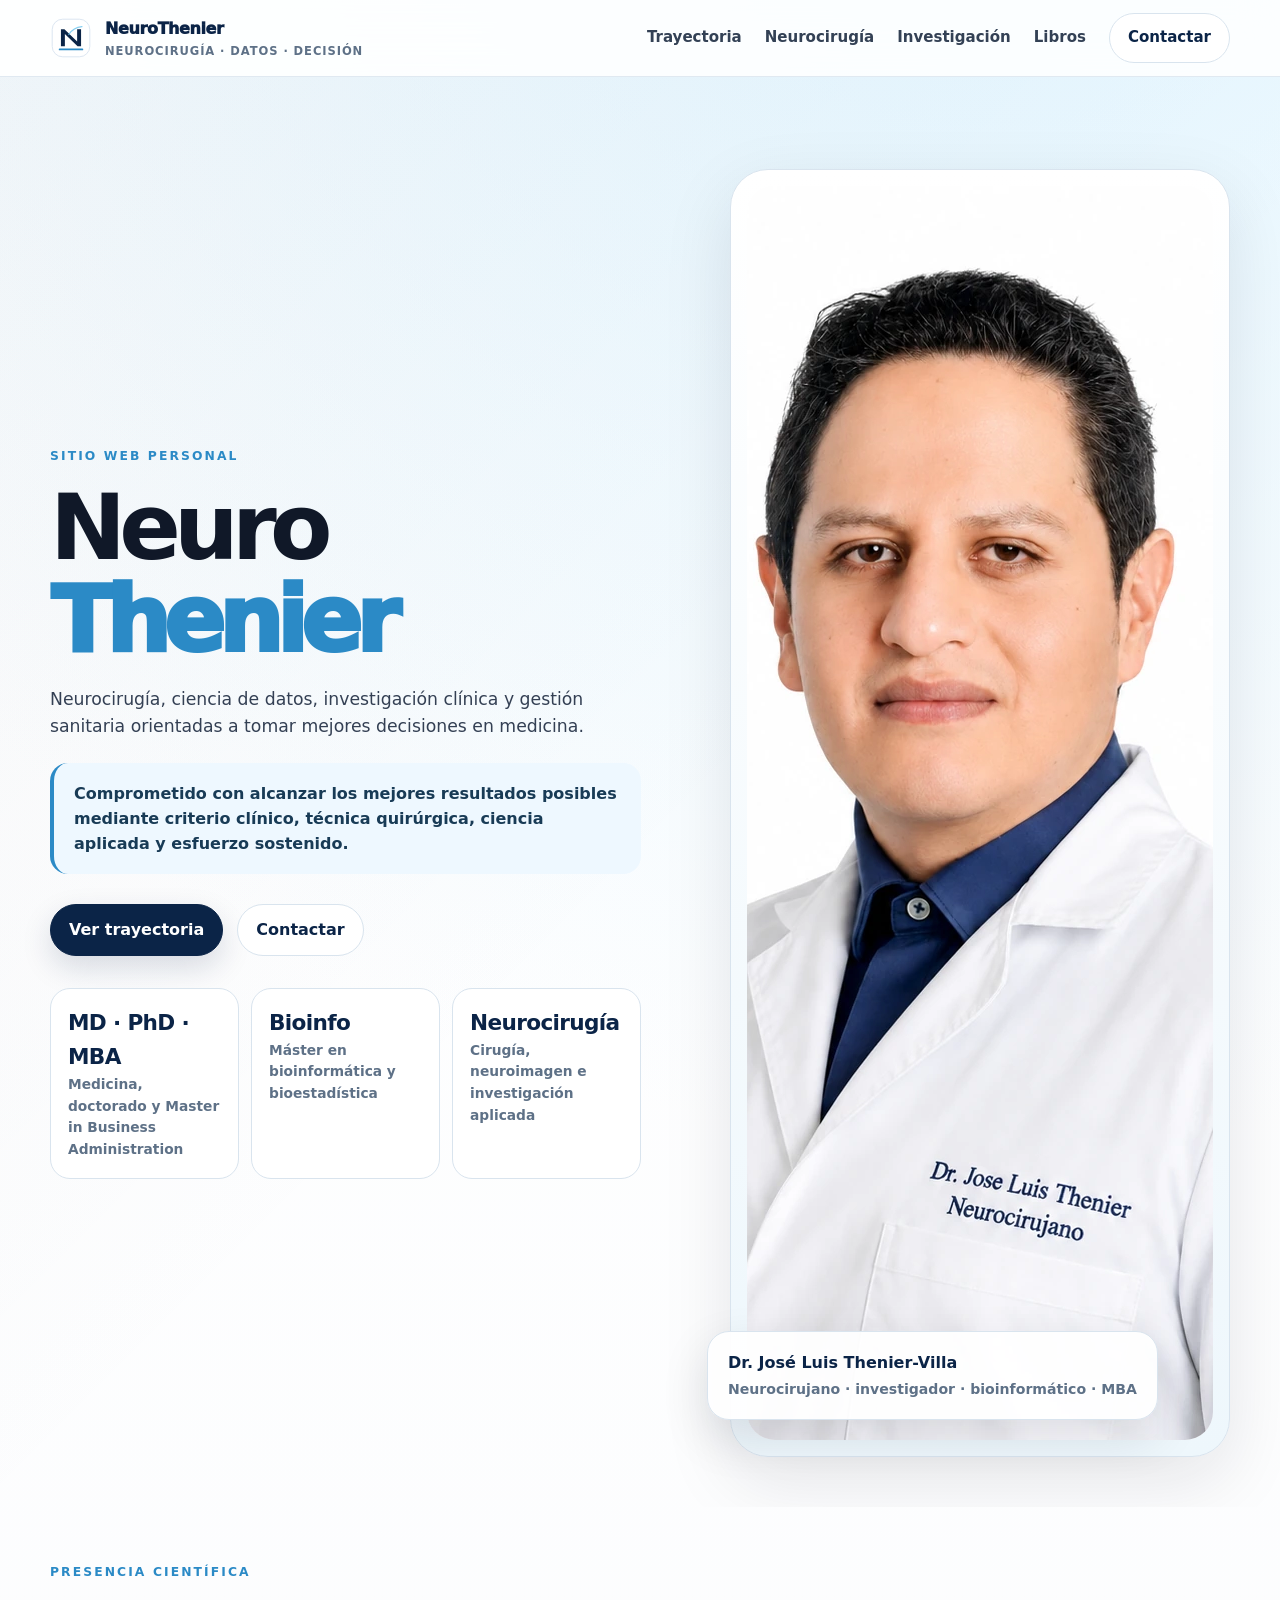
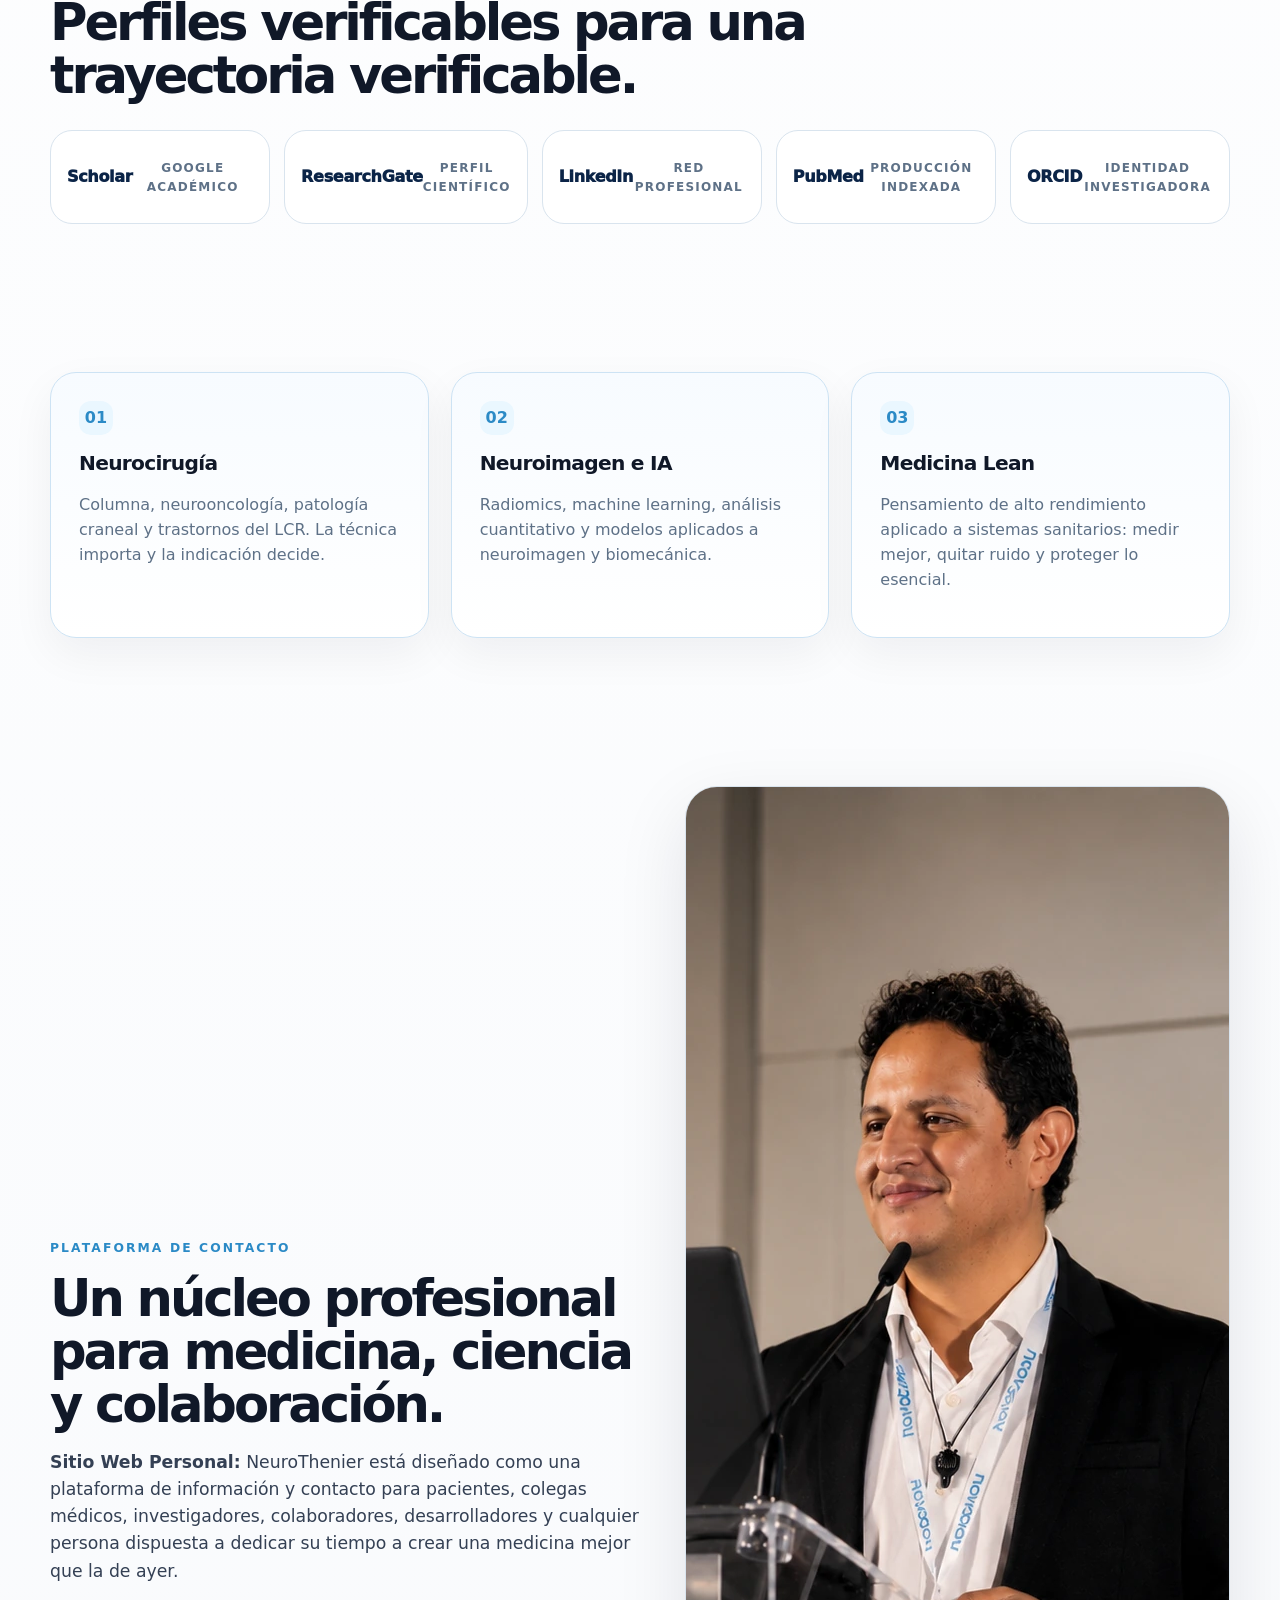
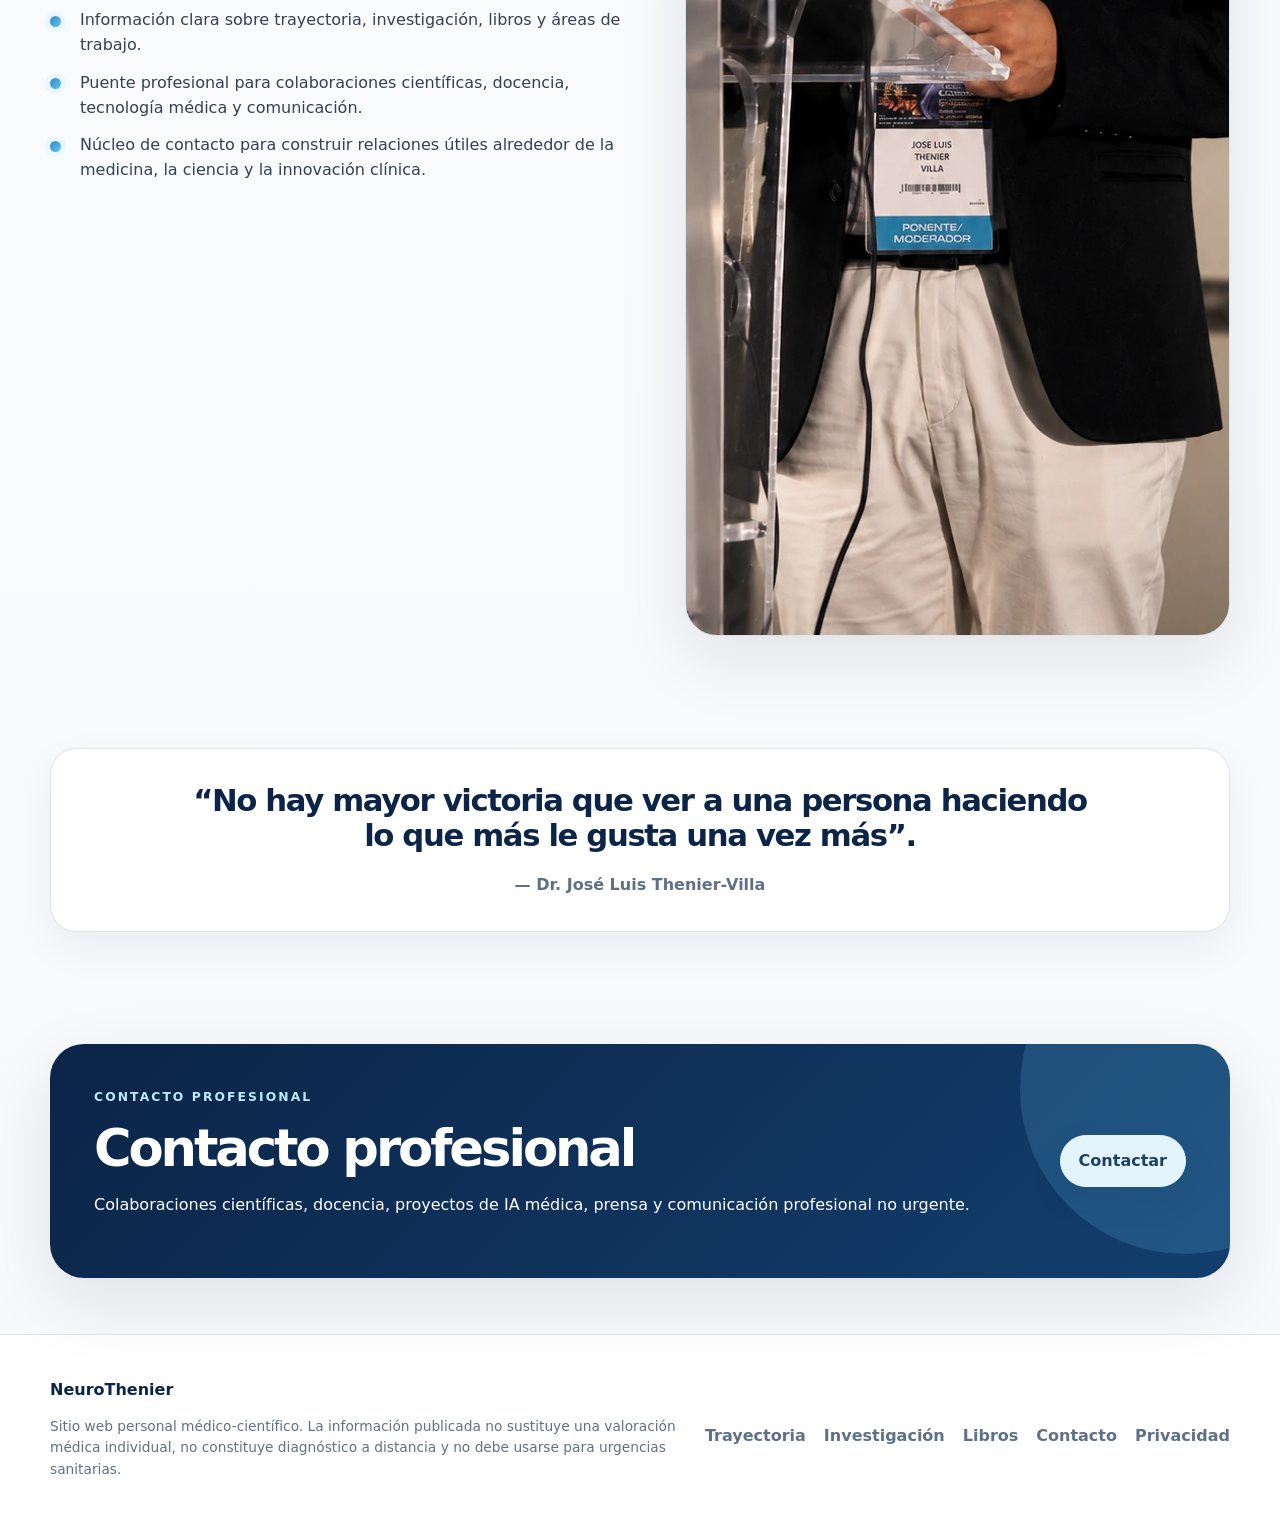
==== index.html @ 4cf8719b "Add files via upload" ====
<!DOCTYPE html><html lang="es"> <head><meta charset="UTF-8"><meta name="viewport" content="width=device-width, initial-scale=1.0"><title>NeuroThenier — Neurocirugía, ciencia de datos y criterio clínico</title><meta name="description" content="Sitio web personal del Dr. José Luis Thenier-Villa: neurocirugía, investigación, bioinformática, MBA y pensamiento clínico aplicado."><link rel="canonical" href="https://neurothenier.com/"><link rel="icon" href="/favicon.svg" type="image/svg+xml"><meta property="og:type" content="website"><meta property="og:title" content="NeuroThenier — Neurocirugía, ciencia de datos y criterio clínico"><meta property="og:description" content="Sitio web personal del Dr. José Luis Thenier-Villa: neurocirugía, investigación, bioinformática, MBA y pensamiento clínico aplicado."><meta property="og:url" content="https://neurothenier.com/"><meta property="og:image" content="https://neurothenier.com/assets/og-neurothenier.jpg"><meta name="twitter:card" content="summary_large_image"><script type="application/ld+json">{"@context":"https://schema.org","@type":"Person","name":"Dr. José Luis Thenier-Villa","alternateName":"NeuroThenier","jobTitle":"Neurocirujano","url":"https://neurothenier.com","image":"https://neurothenier.com/assets/jose-luis-thenier-profile.webp","knowsAbout":["Neurocirugía","Bioinformática","Bioestadística","Neuroimagen","Machine Learning","Cirugía de columna","Neurooncología","Gestión sanitaria","MBA","Dinámica de fluidos computacional"],"sameAs":["https://scholar.google.com/citations?user=HsTThs4AAAAJ&hl=es","https://www.researchgate.net/profile/Jose-Thenier-Villa","https://www.linkedin.com/in/jose-luis-thenier-villa-0b798397/","https://pubmed.ncbi.nlm.nih.gov/?term=Thenier-Villa+JL&cauthor_id=31351895","https://orcid.org/0000-0001-7012-6328"]}</script><link rel="stylesheet" href="/_astro/contacto.PSpHfiZK.css"></head> <body> <header class="site-header"> <div class="container nav"> <a class="brand" href="/" aria-label="NeuroThenier inicio"> <img src="/brand/neurothenier-mark.svg" width="42" height="42" alt=""> <span>NeuroThenier <small>neurocirugía · datos · decisión</small></span> </a> <nav class="nav-links" aria-label="Navegación principal"> <a href="/trayectoria/">Trayectoria</a> <a href="/neurocirugia/">Neurocirugía</a> <a href="/investigacion/">Investigación</a> <a href="/libros/">Libros</a> <a class="btn secondary" href="mailto:contacto@neurothenier.com">Contactar</a> </nav> </div> </header> <main> <section class="hero"> <div class="container hero-grid"> <div class="hero-copy"> <p class="eyebrow">Sitio web personal</p> <h1 class="hero-title">Neuro<span>Thenier</span></h1> <p class="lead">Neurocirugía, ciencia de datos, investigación clínica y gestión sanitaria orientadas a tomar mejores decisiones en medicina.</p> <p class="motto">Comprometido con alcanzar los mejores resultados posibles mediante criterio clínico, técnica quirúrgica, ciencia aplicada y esfuerzo sostenido.</p> <div class="hero-actions"> <a class="btn" href="/trayectoria/">Ver trayectoria</a> <a class="btn secondary" href="mailto:contacto@neurothenier.com">Contactar</a> </div> <div class="stats" aria-label="Resumen profesional"> <div class="stat"><strong>MD · PhD · MBA</strong><span>Medicina, doctorado y Master in Business Administration</span></div> <div class="stat"><strong>Bioinfo</strong><span>Máster en bioinformática y bioestadística</span></div> <div class="stat"><strong>Neurocirugía</strong><span>Cirugía, neuroimagen e investigación aplicada</span></div> </div> </div> <aside class="hero-photo compact-photo"> <img src="/assets/jose-luis-thenier-profile.webp" alt="Dr. José Luis Thenier-Villa" width="1254" height="1254"> <div class="signature-card"><strong>Dr. José Luis Thenier-Villa</strong><span>Neurocirujano · investigador · bioinformático · MBA</span></div> </aside> </div> </section> <section class="section-tight"> <div class="container"> <p class="eyebrow">Presencia científica</p> <h2 class="two-line">Perfiles verificables para una trayectoria verificable.</h2> <div class="logo-strip" aria-label="Perfiles y fuentes científicas"> <a class="logo-tile" href="https://scholar.google.com/citations?user=HsTThs4AAAAJ&hl=es" target="_blank" rel="noopener noreferrer">Scholar<span>Google Académico</span></a><a class="logo-tile" href="https://www.researchgate.net/profile/Jose-Thenier-Villa" target="_blank" rel="noopener noreferrer">ResearchGate<span>Perfil científico</span></a><a class="logo-tile" href="https://www.linkedin.com/in/jose-luis-thenier-villa-0b798397/" target="_blank" rel="noopener noreferrer">LinkedIn<span>Red profesional</span></a><a class="logo-tile" href="https://pubmed.ncbi.nlm.nih.gov/?term=Thenier-Villa+JL&cauthor_id=31351895" target="_blank" rel="noopener noreferrer">PubMed<span>Producción indexada</span></a><a class="logo-tile" href="https://orcid.org/0000-0001-7012-6328" target="_blank" rel="noopener noreferrer">ORCID<span>Identidad investigadora</span></a> </div> </div> </section> <section class="section"> <div class="container grid grid-3"> <article class="card blue"><span class="number">01</span><h3>Neurocirugía</h3><p class="muted">Columna, neurooncología, patología craneal y trastornos del LCR. La técnica importa y la indicación decide.</p></article> <article class="card blue"><span class="number">02</span><h3>Neuroimagen e IA</h3><p class="muted">Radiomics, machine learning, análisis cuantitativo y modelos aplicados a neuroimagen y biomecánica.</p></article> <article class="card blue"><span class="number">03</span><h3>Medicina Lean</h3><p class="muted">Pensamiento de alto rendimiento aplicado a sistemas sanitarios: medir mejor, quitar ruido y proteger lo esencial.</p></article> </div> </section> <section class="section-tight"> <div class="container split split-image-right"> <div> <p class="eyebrow">Plataforma de contacto</p> <h2>Un núcleo profesional para medicina, ciencia y colaboración.</h2> <p class="lead"><strong>Sitio Web Personal:</strong> NeuroThenier está diseñado como una plataforma de información y contacto para pacientes, colegas médicos, investigadores, colaboradores, desarrolladores y cualquier persona dispuesta a dedicar su tiempo a crear una medicina mejor que la de ayer.</p> <ul class="list"> <li>Información clara sobre trayectoria, investigación, libros y áreas de trabajo.</li> <li>Puente profesional para colaboraciones científicas, docencia, tecnología médica y comunicación.</li> <li>Núcleo de contacto para construir relaciones útiles alrededor de la medicina, la ciencia y la innovación clínica.</li> </ul> </div> <div class="media media-portrait"><img src="/assets/homepage-collaboration.webp" alt="Dr. José Luis Thenier-Villa en una ponencia profesional" width="1086" height="1448"></div> </div> </section> <section class="section-tight"> <div class="container"> <article class="card quote-block"> <p class="quote">“No hay mayor victoria que ver a una persona haciendo lo que más le gusta una vez más”.</p> <p class="quote-sign">— Dr. José Luis Thenier-Villa</p> </article> </div> </section> <section class="section-tight"> <div class="container cta"> <div> <p class="eyebrow" style="color:#bdeaff">Contacto profesional</p> <h2>Contacto profesional</h2> <p class="muted">Colaboraciones científicas, docencia, proyectos de IA médica, prensa y comunicación profesional no urgente.</p> </div> <a class="btn" href="mailto:contacto@neurothenier.com">Contactar</a> </div> </section> </main> <footer class="footer"> <div class="container footer-grid"> <div> <strong style="color:#0B2447">NeuroThenier</strong> <p class="legal-note">Sitio web personal médico-científico. La información publicada no sustituye una valoración médica individual, no constituye diagnóstico a distancia y no debe usarse para urgencias sanitarias.</p> </div> <div class="footer-links"> <a href="/trayectoria/">Trayectoria</a> <a href="/investigacion/">Investigación</a> <a href="/libros/">Libros</a> <a href="mailto:contacto@neurothenier.com">Contacto</a> <a href="/privacidad/">Privacidad</a> </div> </div> </footer> </body></html>
---- _astro/contacto.PSpHfiZK.css ----
:root{--bg:#f7f9fc;--paper:#ffffff;--paper2:#f1f6fb;--text:#101828;--muted:#5e7187;--soft:#344054;--line:#d9e4ee;--line2:#edf2f7;--navy:#0B2447;--blue:#2B8AC6;--blue2:#69C3EE;--cyan:#0EA5E9;--gold:#b88746;--radius:26px;--max:1180px;--shadow:0 24px 70px rgba(16, 24, 40, .1)}*{box-sizing:border-box}html{scroll-behavior:smooth}body{margin:0;background:radial-gradient(circle at 78% -6%,#dff4ff 0,transparent 28%),linear-gradient(180deg,#fff,var(--bg));color:var(--text);font-family:Inter,ui-sans-serif,system-ui,-apple-system,BlinkMacSystemFont,Segoe UI,Roboto,Arial,sans-serif;line-height:1.58;-webkit-font-smoothing:antialiased}a{color:inherit;text-decoration:none}img{max-width:100%;display:block}::selection{background:#c8ecff;color:#08243f}.container{width:min(var(--max),calc(100% - 42px));margin-inline:auto}.section{padding:92px 0}.section-tight{padding:56px 0}.eyebrow{margin:0 0 14px;color:var(--blue);font-size:.77rem;font-weight:900;letter-spacing:.17em;text-transform:uppercase}.lead{font-size:clamp(1.06rem,1.35vw,1.28rem);color:var(--soft);max-width:820px}.muted{color:var(--muted)}.small{font-size:.92rem}.site-header{position:sticky;top:0;z-index:50;background:#ffffffd6;backdrop-filter:blur(18px);border-bottom:1px solid rgba(217,228,238,.82)}.nav{height:76px;display:flex;justify-content:space-between;align-items:center;gap:24px}.brand{display:flex;align-items:center;gap:13px;font-weight:950;color:var(--navy);letter-spacing:-.025em}.brand img{width:42px;height:42px}.brand small{display:block;color:var(--muted);font-size:.72rem;font-weight:800;letter-spacing:.08em;text-transform:uppercase}.nav-links{display:flex;gap:23px;align-items:center;color:#334155;font-size:.94rem;font-weight:760}.nav-links a:hover{color:var(--blue)}.btn{display:inline-flex;align-items:center;justify-content:center;gap:10px;min-height:46px;padding:12px 18px;border-radius:999px;background:var(--navy);border:1px solid var(--navy);color:#fff;font-weight:860;box-shadow:0 12px 30px #0b244726;transition:.18s ease}.btn:hover{transform:translateY(-1px);box-shadow:0 18px 40px #0b244733}.btn.secondary{background:#fff;color:var(--navy);border-color:var(--line);box-shadow:none}.btn.ghost{background:transparent;color:var(--navy);border-color:transparent;box-shadow:none;padding-inline:4px}h1,h2,h3{line-height:1.03;margin:0 0 18px;color:var(--text)}h1{font-size:clamp(3rem,7.1vw,6.7rem);letter-spacing:-.075em}h2{font-size:clamp(2rem,4vw,3.85rem);letter-spacing:-.06em}h3{font-size:1.26rem;letter-spacing:-.035em}.hero{position:relative;padding:92px 0 50px;overflow:hidden}.hero:before{content:"";position:absolute;inset:0;background:linear-gradient(135deg,rgba(11,36,71,.035),transparent 55%);pointer-events:none}.hero-grid{position:relative;display:grid;grid-template-columns:1.05fr .95fr;gap:54px;align-items:center}.hero-title span{display:block;color:var(--blue);font-weight:950}.hero-copy{max-width:700px}.hero-actions{display:flex;gap:14px;flex-wrap:wrap;margin-top:30px}.hero-photo{position:relative;border:1px solid var(--line);background:linear-gradient(180deg,#fff,#eef7fc);border-radius:38px;padding:16px;box-shadow:var(--shadow)}.hero-photo:after{content:"";position:absolute;right:24px;bottom:24px;width:150px;height:150px;border:1px solid rgba(43,138,198,.22);border-radius:32px;z-index:0}.hero-photo img{position:relative;z-index:1;border-radius:28px;aspect-ratio:1/1;object-fit:cover;object-position:center top}.signature-card{position:absolute;left:-24px;bottom:36px;z-index:4;background:#fffffff0;border:1px solid var(--line);box-shadow:0 18px 48px #1018281f;padding:18px 20px;border-radius:22px}.signature-card strong{display:block;color:var(--navy)}.signature-card span{font-size:.88rem;color:var(--muted);font-weight:720}.stats{display:grid;grid-template-columns:repeat(3,1fr);gap:12px;margin-top:32px}.stat{background:#fff;border:1px solid var(--line);border-radius:20px;padding:17px}.stat strong{display:block;color:var(--navy);font-size:1.35rem;letter-spacing:-.03em}.stat span{display:block;color:var(--muted);font-size:.86rem;font-weight:730}.card{background:var(--paper);border:1px solid var(--line);border-radius:var(--radius);padding:28px;box-shadow:0 16px 44px #1018280e}.card.clean{box-shadow:none}.card.blue{background:linear-gradient(180deg,#f7fbff,#fff);border-color:#cde3f4}.card:hover{border-color:#b9d7ed}.grid{display:grid;gap:22px}.grid-2{grid-template-columns:repeat(2,minmax(0,1fr))}.grid-3{grid-template-columns:repeat(3,minmax(0,1fr))}.grid-4{grid-template-columns:repeat(4,minmax(0,1fr))}.number{display:inline-flex;align-items:center;justify-content:center;width:34px;height:34px;border-radius:12px;background:#eaf7ff;color:var(--blue);font-weight:900;margin-bottom:18px}.split{display:grid;grid-template-columns:.96fr 1.04fr;gap:44px;align-items:center}.media{border:1px solid var(--line);border-radius:32px;overflow:hidden;background:#fff;box-shadow:var(--shadow)}.media img{aspect-ratio:16/10;object-fit:cover}.media.tall img{aspect-ratio:4/5}.list{margin:22px 0 0;padding:0;list-style:none;display:grid;gap:12px}.list li{position:relative;padding-left:30px;color:var(--soft)}.list li:before{content:"";position:absolute;left:0;top:.55em;width:11px;height:11px;border-radius:50%;background:linear-gradient(135deg,var(--blue),var(--blue2));box-shadow:0 0 0 5px #eaf7ff}.logo-strip{display:grid;grid-template-columns:repeat(5,1fr);gap:14px;margin-top:28px}.logo-tile{min-height:94px;border-radius:22px;border:1px solid var(--line);background:#fff;display:flex;align-items:center;justify-content:center;text-align:center;padding:16px;color:var(--navy);font-weight:950;letter-spacing:-.02em}.logo-tile span{display:block;color:var(--muted);font-size:.75rem;font-weight:800;text-transform:uppercase;letter-spacing:.1em;margin-top:3px}.page-hero{padding:84px 0 44px;border-bottom:1px solid var(--line);background:linear-gradient(180deg,#fff,#f6faff)}.page-hero h1{font-size:clamp(2.8rem,6vw,5.6rem)}.timeline{display:grid;gap:15px}.timeline-item{display:grid;grid-template-columns:130px 1fr;gap:22px;align-items:start;background:#fff;border:1px solid var(--line);border-radius:24px;padding:22px}.timeline-item time{font-weight:950;color:var(--blue)}.quote{font-size:clamp(1.3rem,2.4vw,2.18rem);line-height:1.16;letter-spacing:-.045em;color:var(--navy);font-weight:860}.badges{display:flex;gap:10px;flex-wrap:wrap;margin-top:20px}.badge{display:inline-flex;align-items:center;min-height:34px;border-radius:999px;border:1px solid var(--line);background:#fff;color:#36516a;padding:7px 11px;font-size:.88rem;font-weight:780}.publication{display:grid;grid-template-columns:78px 160px 1fr;gap:18px;padding:18px 0;border-bottom:1px solid var(--line2);align-items:start}.publication:last-child{border-bottom:0}.publication .year{font-weight:950;color:var(--blue)}.publication .type{font-size:.83rem;font-weight:850;color:#64748b}.publication strong{display:block;line-height:1.35}.publication .venue{display:block;margin-top:4px;color:var(--muted);font-size:.9rem}.book{display:grid;grid-template-columns:280px 1fr;gap:44px;align-items:center}.book-cover{border-radius:20px;box-shadow:var(--shadow);border:1px solid var(--line);background:#fff}.cta{display:grid;grid-template-columns:1fr auto;gap:30px;align-items:center;background:linear-gradient(135deg,#0b2447,#123f6e);color:#fff;border-radius:34px;padding:44px;box-shadow:var(--shadow);overflow:hidden;position:relative}.cta:after{content:"";position:absolute;right:-120px;top:-120px;width:330px;height:330px;border-radius:50%;background:#69c3ee2e}.cta h2,.cta p{color:#fff}.cta .btn{background:#fff;color:var(--navy);border-color:#fff}.contact-box{font-size:1.08rem}.notice{border-left:4px solid var(--blue);background:#eef8ff;border-radius:16px;padding:16px 18px;color:#23445f}.footer{border-top:1px solid var(--line);padding:42px 0;color:var(--muted);background:#fff}.footer-grid{display:grid;grid-template-columns:1fr auto;gap:26px;align-items:center}.footer-links{display:flex;gap:18px;flex-wrap:wrap;font-weight:750}.legal-note{font-size:.86rem;max-width:860px}.kicker-card{border:1px solid #bfdcf2;border-radius:28px;background:linear-gradient(180deg,#f3fbff,#fff);padding:26px}.two-line{max-width:780px}.mini-img{height:54px;object-fit:contain;margin-bottom:16px;max-width:190px}.affiliation-grid{display:grid;grid-template-columns:repeat(3,1fr);gap:16px}.affiliation-grid .card{min-height:154px}.breadcrumbs{display:flex;gap:8px;color:var(--muted);font-size:.9rem;margin-bottom:20px}.breadcrumbs a{color:var(--blue);font-weight:760}@media(max-width:960px){.nav{height:auto;padding:14px 0}.nav-links{display:none}.hero{padding-top:54px}.hero-grid,.split,.grid-2,.grid-3,.grid-4,.book,.cta,.footer-grid,.affiliation-grid{grid-template-columns:1fr}.logo-strip{grid-template-columns:repeat(2,1fr)}.stats{grid-template-columns:1fr}.signature-card{position:static;margin-top:12px}.publication{grid-template-columns:1fr;gap:3px}.timeline-item{grid-template-columns:1fr}.section{padding:64px 0}.container{width:min(var(--max),calc(100% - 28px))}h1{font-size:clamp(2.6rem,17vw,4.8rem)}.hero-photo{border-radius:28px;padding:10px}.hero-photo img{border-radius:20px}.cta{padding:30px}.page-hero{padding:58px 0 34px}}.motto{margin:22px 0 0;padding:18px 20px;border-left:4px solid var(--blue);background:#eef8ff;border-radius:18px;color:#183b56;font-weight:820;max-width:760px}.hero-photo.compact-photo{max-width:520px;margin-left:auto}.hero-photo.compact-photo img{aspect-ratio:1/1;object-fit:contain;object-position:center bottom;background:#fff;padding:0;border-radius:28px}.text-logo{display:inline-flex;align-items:center;justify-content:center;height:54px;min-width:112px;margin-bottom:16px;border-radius:14px;background:#eef8ff;color:var(--navy);font-weight:950;letter-spacing:.12em}.link-badges .badge:hover,.logo-tile:hover{border-color:#9fd0ee;box-shadow:0 14px 34px #2b8ac61a;transform:translateY(-1px)}.mini-list{display:grid;gap:12px;margin-top:22px}.mini-row{display:grid;grid-template-columns:78px 1fr;gap:14px;padding:16px;border:1px solid var(--line);border-radius:18px;background:#fff}.mini-row span{font-weight:950;color:var(--blue)}.mini-row strong{line-height:1.35;color:var(--navy)}.talk-grid{display:grid;grid-template-columns:repeat(2,minmax(0,1fr));gap:16px;margin-top:28px}.talk-card{min-height:150px}.talk-card strong{display:block;line-height:1.34;color:var(--navy);font-size:1.04rem}.talk-card span{display:block;margin-top:12px;color:var(--muted);font-weight:760}.reverse-book{grid-template-columns:1fr 280px}.dark-cover{background:#111;border-color:#263241}.book-cover{aspect-ratio:4/5;object-fit:cover}.publication-list{overflow:hidden}@media(max-width:960px){.hero-photo.compact-photo{max-width:100%;margin-left:0}.talk-grid,.reverse-book{grid-template-columns:1fr}.book-cover{width:100%;max-width:360px;margin-inline:auto}}.hero-photo.compact-photo{max-width:500px;margin-left:auto}.hero-photo.compact-photo img{aspect-ratio:1/1;object-fit:cover;object-position:center 22%;background:#fff;padding:0;border-radius:28px}.media-portrait img{aspect-ratio:4/5;object-fit:cover;object-position:center top}.split.split-image-right{grid-template-columns:1.04fr .96fr}.quote-block{padding:34px 36px;text-align:center}.quote-block .quote{max-width:920px;margin:0 auto;color:var(--navy)}.quote-sign{margin:18px 0 0;color:var(--muted);font-weight:820}.affiliation-grid.five-up{grid-template-columns:repeat(5,minmax(0,1fr))}.simple-inst{display:flex;align-items:center;justify-content:center;text-align:center;min-height:138px}.simple-inst strong{font-size:1rem;line-height:1.35;color:var(--navy)}.logo-inst{display:flex;flex-direction:column;justify-content:center;align-items:center;text-align:center;gap:10px}.logo-inst .mini-img{max-width:180px;height:auto;margin:0}.book.book-wide{grid-template-columns:minmax(320px,420px) 1fr;gap:52px;align-items:center}.reverse-book.book-wide{grid-template-columns:1fr minmax(320px,420px)}.media-book{display:flex;align-items:center;justify-content:center;padding:18px;background:#fff}.media-book.dark-book{background:#13161c;border-color:#28313a}.book-art{width:100%;height:auto;max-width:360px;aspect-ratio:auto;object-fit:contain;border-radius:14px}.research-split .logo-strip{grid-template-columns:repeat(5,1fr)}@media(max-width:1200px){.affiliation-grid.five-up{grid-template-columns:repeat(3,minmax(0,1fr))}}@media(max-width:960px){.split.split-image-right,.book.book-wide,.reverse-book.book-wide,.affiliation-grid.five-up{grid-template-columns:1fr}.media-book{padding:14px}.book-art{max-width:340px}}
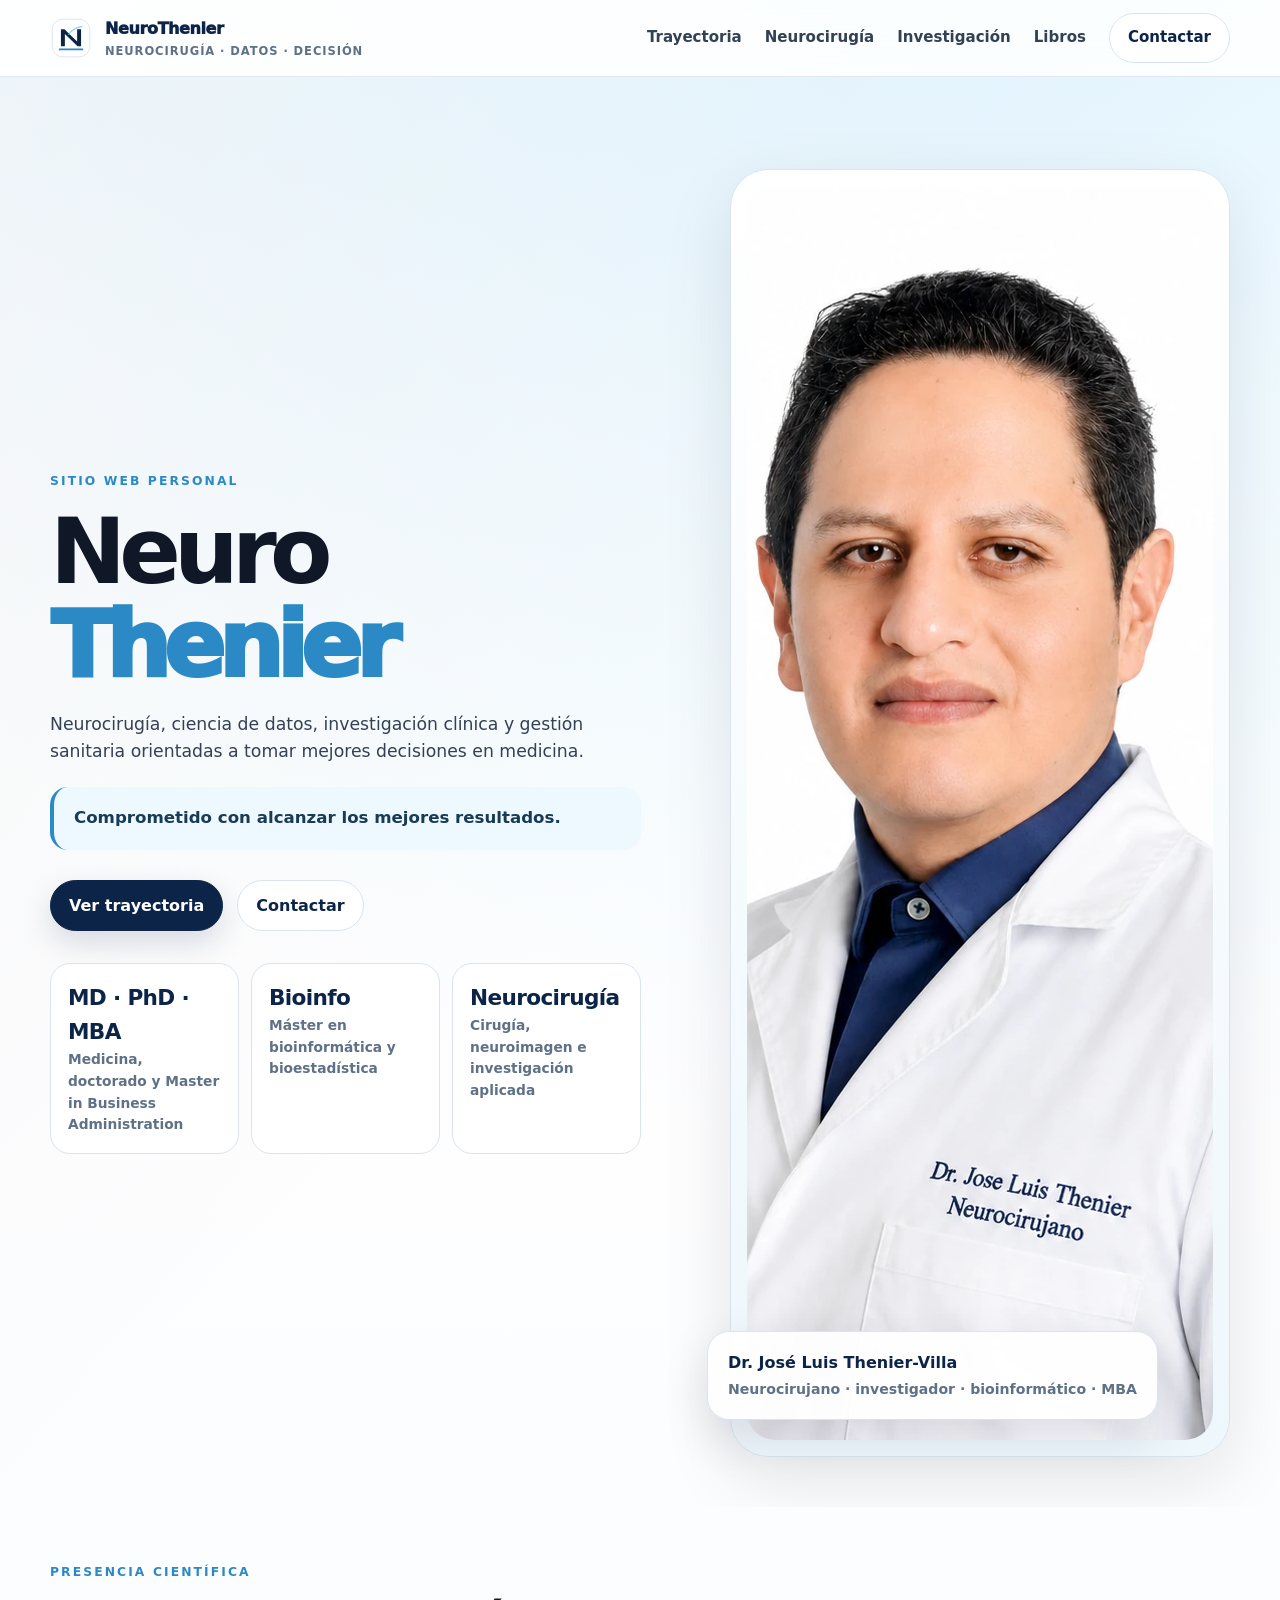
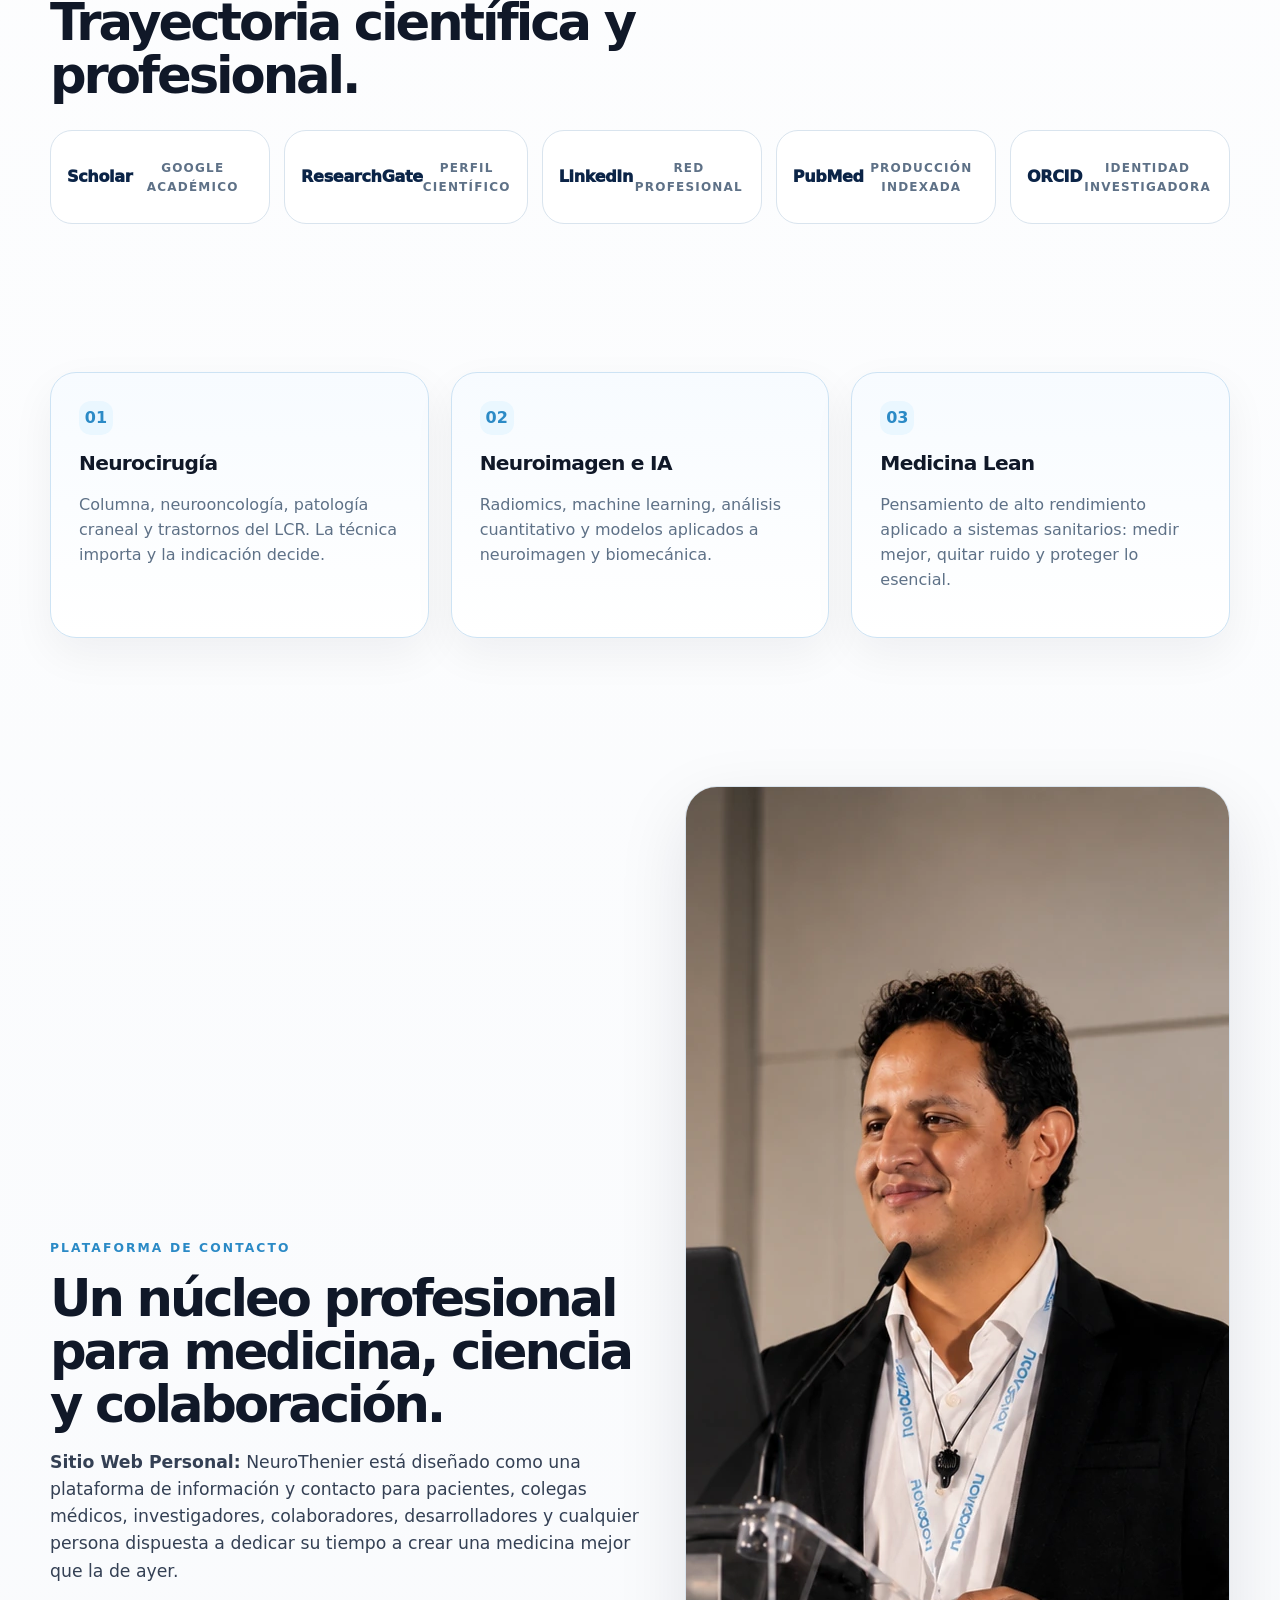
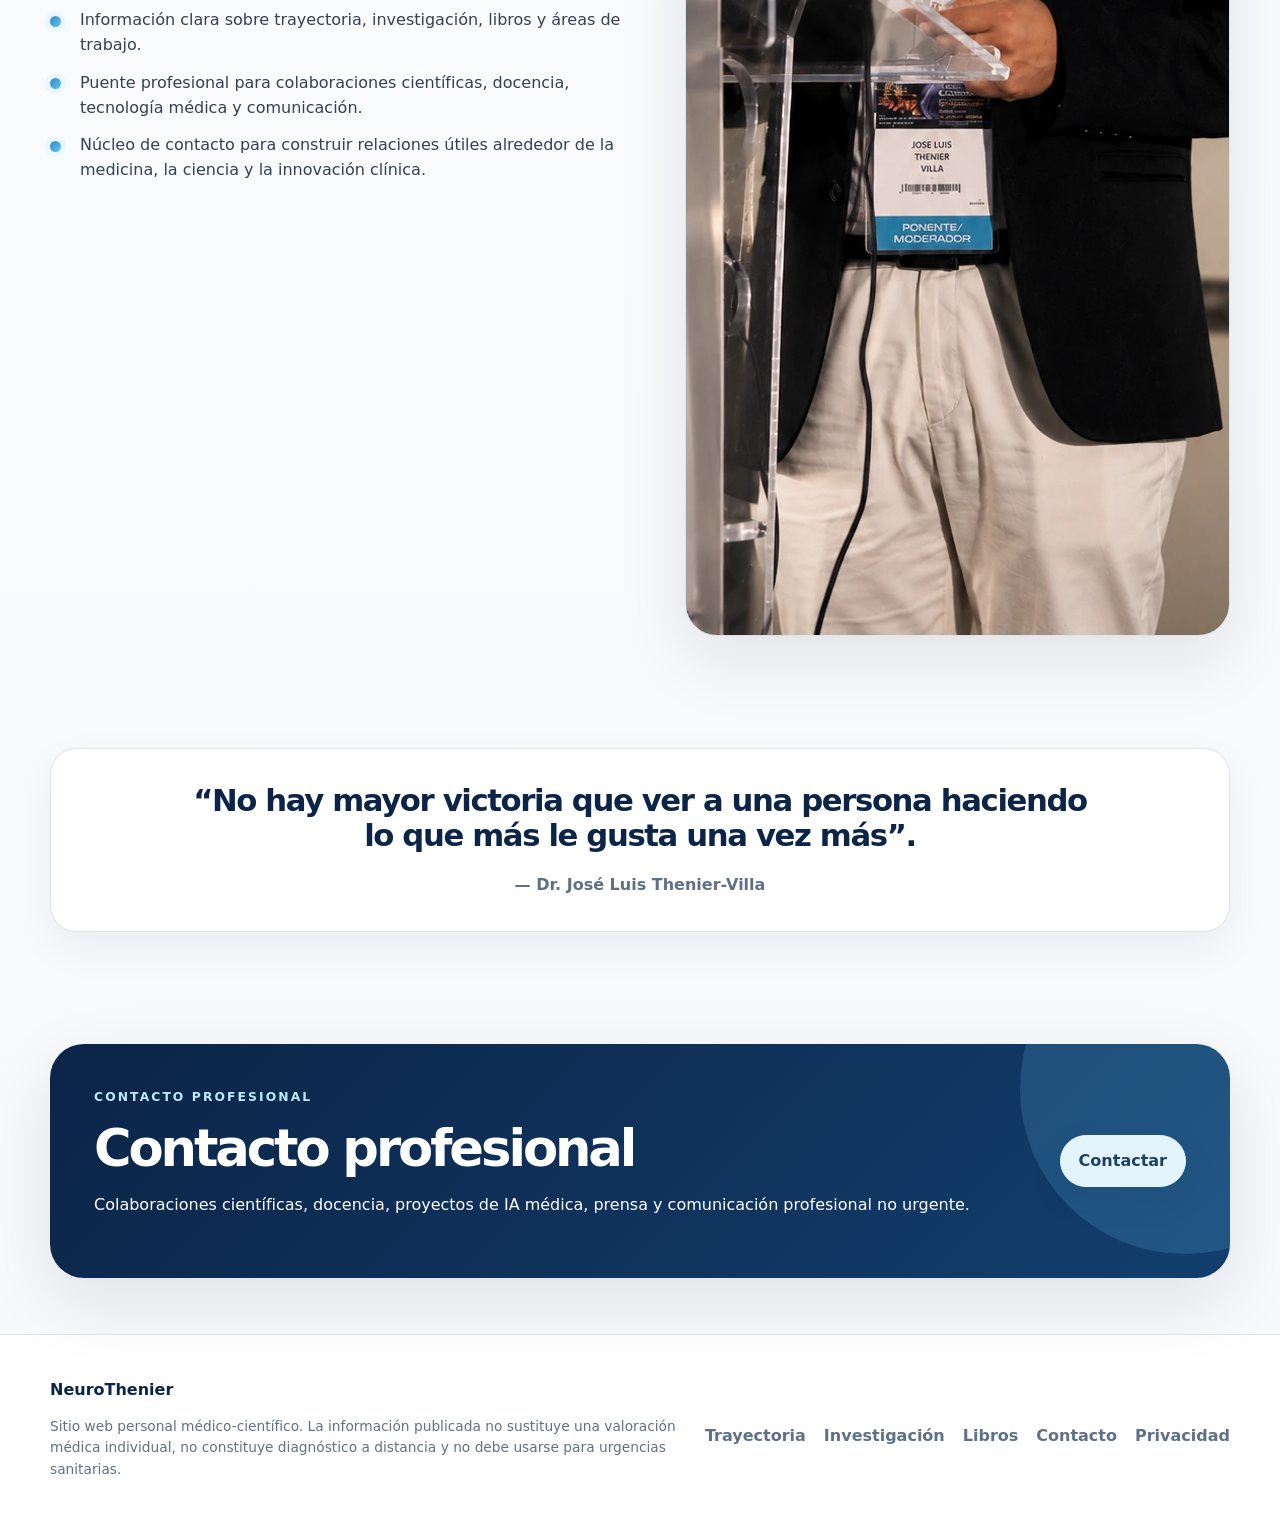
==== commit b0a6efe0: "Add files via upload" ====
--- a/index.html
+++ b/index.html
@@ -1 +1 @@
-<!DOCTYPE html><html lang="es"> <head><meta charset="UTF-8"><meta name="viewport" content="width=device-width, initial-scale=1.0"><title>NeuroThenier — Neurocirugía, ciencia de datos y criterio clínico</title><meta name="description" content="Sitio web personal del Dr. José Luis Thenier-Villa: neurocirugía, investigación, bioinformática, MBA y pensamiento clínico aplicado."><link rel="canonical" href="https://neurothenier.com/"><link rel="icon" href="/favicon.svg" type="image/svg+xml"><meta property="og:type" content="website"><meta property="og:title" content="NeuroThenier — Neurocirugía, ciencia de datos y criterio clínico"><meta property="og:description" content="Sitio web personal del Dr. José Luis Thenier-Villa: neurocirugía, investigación, bioinformática, MBA y pensamiento clínico aplicado."><meta property="og:url" content="https://neurothenier.com/"><meta property="og:image" content="https://neurothenier.com/assets/og-neurothenier.jpg"><meta name="twitter:card" content="summary_large_image"><script type="application/ld+json">{"@context":"https://schema.org","@type":"Person","name":"Dr. José Luis Thenier-Villa","alternateName":"NeuroThenier","jobTitle":"Neurocirujano","url":"https://neurothenier.com","image":"https://neurothenier.com/assets/jose-luis-thenier-profile.webp","knowsAbout":["Neurocirugía","Bioinformática","Bioestadística","Neuroimagen","Machine Learning","Cirugía de columna","Neurooncología","Gestión sanitaria","MBA","Dinámica de fluidos computacional"],"sameAs":["https://scholar.google.com/citations?user=HsTThs4AAAAJ&hl=es","https://www.researchgate.net/profile/Jose-Thenier-Villa","https://www.linkedin.com/in/jose-luis-thenier-villa-0b798397/","https://pubmed.ncbi.nlm.nih.gov/?term=Thenier-Villa+JL&cauthor_id=31351895","https://orcid.org/0000-0001-7012-6328"]}</script><link rel="stylesheet" href="/_astro/contacto.PSpHfiZK.css"></head> <body> <header class="site-header"> <div class="container nav"> <a class="brand" href="/" aria-label="NeuroThenier inicio"> <img src="/brand/neurothenier-mark.svg" width="42" height="42" alt=""> <span>NeuroThenier <small>neurocirugía · datos · decisión</small></span> </a> <nav class="nav-links" aria-label="Navegación principal"> <a href="/trayectoria/">Trayectoria</a> <a href="/neurocirugia/">Neurocirugía</a> <a href="/investigacion/">Investigación</a> <a href="/libros/">Libros</a> <a class="btn secondary" href="mailto:contacto@neurothenier.com">Contactar</a> </nav> </div> </header> <main> <section class="hero"> <div class="container hero-grid"> <div class="hero-copy"> <p class="eyebrow">Sitio web personal</p> <h1 class="hero-title">Neuro<span>Thenier</span></h1> <p class="lead">Neurocirugía, ciencia de datos, investigación clínica y gestión sanitaria orientadas a tomar mejores decisiones en medicina.</p> <p class="motto">Comprometido con alcanzar los mejores resultados posibles mediante criterio clínico, técnica quirúrgica, ciencia aplicada y esfuerzo sostenido.</p> <div class="hero-actions"> <a class="btn" href="/trayectoria/">Ver trayectoria</a> <a class="btn secondary" href="mailto:contacto@neurothenier.com">Contactar</a> </div> <div class="stats" aria-label="Resumen profesional"> <div class="stat"><strong>MD · PhD · MBA</strong><span>Medicina, doctorado y Master in Business Administration</span></div> <div class="stat"><strong>Bioinfo</strong><span>Máster en bioinformática y bioestadística</span></div> <div class="stat"><strong>Neurocirugía</strong><span>Cirugía, neuroimagen e investigación aplicada</span></div> </div> </div> <aside class="hero-photo compact-photo"> <img src="/assets/jose-luis-thenier-profile.webp" alt="Dr. José Luis Thenier-Villa" width="1254" height="1254"> <div class="signature-card"><strong>Dr. José Luis Thenier-Villa</strong><span>Neurocirujano · investigador · bioinformático · MBA</span></div> </aside> </div> </section> <section class="section-tight"> <div class="container"> <p class="eyebrow">Presencia científica</p> <h2 class="two-line">Perfiles verificables para una trayectoria verificable.</h2> <div class="logo-strip" aria-label="Perfiles y fuentes científicas"> <a class="logo-tile" href="https://scholar.google.com/citations?user=HsTThs4AAAAJ&hl=es" target="_blank" rel="noopener noreferrer">Scholar<span>Google Académico</span></a><a class="logo-tile" href="https://www.researchgate.net/profile/Jose-Thenier-Villa" target="_blank" rel="noopener noreferrer">ResearchGate<span>Perfil científico</span></a><a class="logo-tile" href="https://www.linkedin.com/in/jose-luis-thenier-villa-0b798397/" target="_blank" rel="noopener noreferrer">LinkedIn<span>Red profesional</span></a><a class="logo-tile" href="https://pubmed.ncbi.nlm.nih.gov/?term=Thenier-Villa+JL&cauthor_id=31351895" target="_blank" rel="noopener noreferrer">PubMed<span>Producción indexada</span></a><a class="logo-tile" href="https://orcid.org/0000-0001-7012-6328" target="_blank" rel="noopener noreferrer">ORCID<span>Identidad investigadora</span></a> </div> </div> </section> <section class="section"> <div class="container grid grid-3"> <article class="card blue"><span class="number">01</span><h3>Neurocirugía</h3><p class="muted">Columna, neurooncología, patología craneal y trastornos del LCR. La técnica importa y la indicación decide.</p></article> <article class="card blue"><span class="number">02</span><h3>Neuroimagen e IA</h3><p class="muted">Radiomics, machine learning, análisis cuantitativo y modelos aplicados a neuroimagen y biomecánica.</p></article> <article class="card blue"><span class="number">03</span><h3>Medicina Lean</h3><p class="muted">Pensamiento de alto rendimiento aplicado a sistemas sanitarios: medir mejor, quitar ruido y proteger lo esencial.</p></article> </div> </section> <section class="section-tight"> <div class="container split split-image-right"> <div> <p class="eyebrow">Plataforma de contacto</p> <h2>Un núcleo profesional para medicina, ciencia y colaboración.</h2> <p class="lead"><strong>Sitio Web Personal:</strong> NeuroThenier está diseñado como una plataforma de información y contacto para pacientes, colegas médicos, investigadores, colaboradores, desarrolladores y cualquier persona dispuesta a dedicar su tiempo a crear una medicina mejor que la de ayer.</p> <ul class="list"> <li>Información clara sobre trayectoria, investigación, libros y áreas de trabajo.</li> <li>Puente profesional para colaboraciones científicas, docencia, tecnología médica y comunicación.</li> <li>Núcleo de contacto para construir relaciones útiles alrededor de la medicina, la ciencia y la innovación clínica.</li> </ul> </div> <div class="media media-portrait"><img src="/assets/homepage-collaboration.webp" alt="Dr. José Luis Thenier-Villa en una ponencia profesional" width="1086" height="1448"></div> </div> </section> <section class="section-tight"> <div class="container"> <article class="card quote-block"> <p class="quote">“No hay mayor victoria que ver a una persona haciendo lo que más le gusta una vez más”.</p> <p class="quote-sign">— Dr. José Luis Thenier-Villa</p> </article> </div> </section> <section class="section-tight"> <div class="container cta"> <div> <p class="eyebrow" style="color:#bdeaff">Contacto profesional</p> <h2>Contacto profesional</h2> <p class="muted">Colaboraciones científicas, docencia, proyectos de IA médica, prensa y comunicación profesional no urgente.</p> </div> <a class="btn" href="mailto:contacto@neurothenier.com">Contactar</a> </div> </section> </main> <footer class="footer"> <div class="container footer-grid"> <div> <strong style="color:#0B2447">NeuroThenier</strong> <p class="legal-note">Sitio web personal médico-científico. La información publicada no sustituye una valoración médica individual, no constituye diagnóstico a distancia y no debe usarse para urgencias sanitarias.</p> </div> <div class="footer-links"> <a href="/trayectoria/">Trayectoria</a> <a href="/investigacion/">Investigación</a> <a href="/libros/">Libros</a> <a href="mailto:contacto@neurothenier.com">Contacto</a> <a href="/privacidad/">Privacidad</a> </div> </div> </footer> </body></html>+<!DOCTYPE html><html lang="es"> <head><meta charset="UTF-8"><meta name="viewport" content="width=device-width, initial-scale=1.0"><title>NeuroThenier — Neurocirugía, ciencia de datos y criterio clínico</title><meta name="description" content="Sitio web personal del Dr. José Luis Thenier-Villa: neurocirugía, investigación, bioinformática, MBA y pensamiento clínico aplicado."><link rel="canonical" href="https://neurothenier.com/"><link rel="icon" href="/favicon.svg" type="image/svg+xml"><meta property="og:type" content="website"><meta property="og:title" content="NeuroThenier — Neurocirugía, ciencia de datos y criterio clínico"><meta property="og:description" content="Sitio web personal del Dr. José Luis Thenier-Villa: neurocirugía, investigación, bioinformática, MBA y pensamiento clínico aplicado."><meta property="og:url" content="https://neurothenier.com/"><meta property="og:image" content="https://neurothenier.com/assets/og-neurothenier.jpg"><meta name="twitter:card" content="summary_large_image"><script type="application/ld+json">{"@context":"https://schema.org","@type":"Person","name":"Dr. José Luis Thenier-Villa","alternateName":"NeuroThenier","jobTitle":"Neurocirujano","url":"https://neurothenier.com","image":"https://neurothenier.com/assets/jose-luis-thenier-profile.webp","knowsAbout":["Neurocirugía","Bioinformática","Bioestadística","Neuroimagen","Machine Learning","Cirugía de columna","Neurooncología","Gestión sanitaria","MBA","Dinámica de fluidos computacional"],"sameAs":["https://scholar.google.com/citations?user=HsTThs4AAAAJ&hl=es","https://www.researchgate.net/profile/Jose-Thenier-Villa","https://www.linkedin.com/in/jose-luis-thenier-villa-0b798397/","https://pubmed.ncbi.nlm.nih.gov/?term=Thenier-Villa+JL&cauthor_id=31351895","https://orcid.org/0000-0001-7012-6328"]}</script><link rel="stylesheet" href="/_astro/contacto.PSpHfiZK.css"></head> <body> <header class="site-header"> <div class="container nav"> <a class="brand" href="/" aria-label="NeuroThenier inicio"> <img src="/brand/neurothenier-mark.svg" width="42" height="42" alt=""> <span>NeuroThenier <small>neurocirugía · datos · decisión</small></span> </a> <nav class="nav-links" aria-label="Navegación principal"> <a href="/trayectoria/">Trayectoria</a> <a href="/neurocirugia/">Neurocirugía</a> <a href="/investigacion/">Investigación</a> <a href="/libros/">Libros</a> <a class="btn secondary" href="mailto:contacto@neurothenier.com">Contactar</a> </nav> </div> </header> <main> <section class="hero"> <div class="container hero-grid"> <div class="hero-copy"> <p class="eyebrow">Sitio web personal</p> <h1 class="hero-title">Neuro<span>Thenier</span></h1> <p class="lead">Neurocirugía, ciencia de datos, investigación clínica y gestión sanitaria orientadas a tomar mejores decisiones en medicina.</p> <p class="motto">Comprometido con alcanzar los mejores resultados.</p> <div class="hero-actions"> <a class="btn" href="/trayectoria/">Ver trayectoria</a> <a class="btn secondary" href="mailto:contacto@neurothenier.com">Contactar</a> </div> <div class="stats" aria-label="Resumen profesional"> <div class="stat"><strong>MD · PhD · MBA</strong><span>Medicina, doctorado y Master in Business Administration</span></div> <div class="stat"><strong>Bioinfo</strong><span>Máster en bioinformática y bioestadística</span></div> <div class="stat"><strong>Neurocirugía</strong><span>Cirugía, neuroimagen e investigación aplicada</span></div> </div> </div> <aside class="hero-photo compact-photo"> <img src="/assets/jose-luis-thenier-profile.webp" alt="Dr. José Luis Thenier-Villa" width="1254" height="1254"> <div class="signature-card"><strong>Dr. José Luis Thenier-Villa</strong><span>Neurocirujano · investigador · bioinformático · MBA</span></div> </aside> </div> </section> <section class="section-tight"> <div class="container"> <p class="eyebrow">Presencia científica</p> <h2 class="two-line">Trayectoria científica y profesional.</h2> <div class="logo-strip" aria-label="Perfiles y fuentes científicas"> <a class="logo-tile" href="https://scholar.google.com/citations?user=HsTThs4AAAAJ&hl=es" target="_blank" rel="noopener noreferrer">Scholar<span>Google Académico</span></a><a class="logo-tile" href="https://www.researchgate.net/profile/Jose-Thenier-Villa" target="_blank" rel="noopener noreferrer">ResearchGate<span>Perfil científico</span></a><a class="logo-tile" href="https://www.linkedin.com/in/jose-luis-thenier-villa-0b798397/" target="_blank" rel="noopener noreferrer">LinkedIn<span>Red profesional</span></a><a class="logo-tile" href="https://pubmed.ncbi.nlm.nih.gov/?term=Thenier-Villa+JL&cauthor_id=31351895" target="_blank" rel="noopener noreferrer">PubMed<span>Producción indexada</span></a><a class="logo-tile" href="https://orcid.org/0000-0001-7012-6328" target="_blank" rel="noopener noreferrer">ORCID<span>Identidad investigadora</span></a> </div> </div> </section> <section class="section"> <div class="container grid grid-3"> <article class="card blue"><span class="number">01</span><h3>Neurocirugía</h3><p class="muted">Columna, neurooncología, patología craneal y trastornos del LCR. La técnica importa y la indicación decide.</p></article> <article class="card blue"><span class="number">02</span><h3>Neuroimagen e IA</h3><p class="muted">Radiomics, machine learning, análisis cuantitativo y modelos aplicados a neuroimagen y biomecánica.</p></article> <article class="card blue"><span class="number">03</span><h3>Medicina Lean</h3><p class="muted">Pensamiento de alto rendimiento aplicado a sistemas sanitarios: medir mejor, quitar ruido y proteger lo esencial.</p></article> </div> </section> <section class="section-tight"> <div class="container split split-image-right"> <div> <p class="eyebrow">Plataforma de contacto</p> <h2>Un núcleo profesional para medicina, ciencia y colaboración.</h2> <p class="lead"><strong>Sitio Web Personal:</strong> NeuroThenier está diseñado como una plataforma de información y contacto para pacientes, colegas médicos, investigadores, colaboradores, desarrolladores y cualquier persona dispuesta a dedicar su tiempo a crear una medicina mejor que la de ayer.</p> <ul class="list"> <li>Información clara sobre trayectoria, investigación, libros y áreas de trabajo.</li> <li>Puente profesional para colaboraciones científicas, docencia, tecnología médica y comunicación.</li> <li>Núcleo de contacto para construir relaciones útiles alrededor de la medicina, la ciencia y la innovación clínica.</li> </ul> </div> <div class="media media-portrait"><img src="/assets/homepage-collaboration.webp" alt="Dr. José Luis Thenier-Villa en una ponencia profesional" width="1086" height="1448"></div> </div> </section> <section class="section-tight"> <div class="container"> <article class="card quote-block"> <p class="quote">“No hay mayor victoria que ver a una persona haciendo lo que más le gusta una vez más”.</p> <p class="quote-sign">— Dr. José Luis Thenier-Villa</p> </article> </div> </section> <section class="section-tight"> <div class="container cta"> <div> <p class="eyebrow" style="color:#bdeaff">Contacto profesional</p> <h2>Contacto profesional</h2> <p class="muted">Colaboraciones científicas, docencia, proyectos de IA médica, prensa y comunicación profesional no urgente.</p> </div> <a class="btn" href="mailto:contacto@neurothenier.com">Contactar</a> </div> </section> </main> <footer class="footer"> <div class="container footer-grid"> <div> <strong style="color:#0B2447">NeuroThenier</strong> <p class="legal-note">Sitio web personal médico-científico. La información publicada no sustituye una valoración médica individual, no constituye diagnóstico a distancia y no debe usarse para urgencias sanitarias.</p> </div> <div class="footer-links"> <a href="/trayectoria/">Trayectoria</a> <a href="/investigacion/">Investigación</a> <a href="/libros/">Libros</a> <a href="mailto:contacto@neurothenier.com">Contacto</a> <a href="/privacidad/">Privacidad</a> </div> </div> </footer> </body></html>
--- a/_astro/contacto.PSpHfiZK.css
+++ b/_astro/contacto.PSpHfiZK.css
@@ -1 +1,16 @@
 :root{--bg:#f7f9fc;--paper:#ffffff;--paper2:#f1f6fb;--text:#101828;--muted:#5e7187;--soft:#344054;--line:#d9e4ee;--line2:#edf2f7;--navy:#0B2447;--blue:#2B8AC6;--blue2:#69C3EE;--cyan:#0EA5E9;--gold:#b88746;--radius:26px;--max:1180px;--shadow:0 24px 70px rgba(16, 24, 40, .1)}*{box-sizing:border-box}html{scroll-behavior:smooth}body{margin:0;background:radial-gradient(circle at 78% -6%,#dff4ff 0,transparent 28%),linear-gradient(180deg,#fff,var(--bg));color:var(--text);font-family:Inter,ui-sans-serif,system-ui,-apple-system,BlinkMacSystemFont,Segoe UI,Roboto,Arial,sans-serif;line-height:1.58;-webkit-font-smoothing:antialiased}a{color:inherit;text-decoration:none}img{max-width:100%;display:block}::selection{background:#c8ecff;color:#08243f}.container{width:min(var(--max),calc(100% - 42px));margin-inline:auto}.section{padding:92px 0}.section-tight{padding:56px 0}.eyebrow{margin:0 0 14px;color:var(--blue);font-size:.77rem;font-weight:900;letter-spacing:.17em;text-transform:uppercase}.lead{font-size:clamp(1.06rem,1.35vw,1.28rem);color:var(--soft);max-width:820px}.muted{color:var(--muted)}.small{font-size:.92rem}.site-header{position:sticky;top:0;z-index:50;background:#ffffffd6;backdrop-filter:blur(18px);border-bottom:1px solid rgba(217,228,238,.82)}.nav{height:76px;display:flex;justify-content:space-between;align-items:center;gap:24px}.brand{display:flex;align-items:center;gap:13px;font-weight:950;color:var(--navy);letter-spacing:-.025em}.brand img{width:42px;height:42px}.brand small{display:block;color:var(--muted);font-size:.72rem;font-weight:800;letter-spacing:.08em;text-transform:uppercase}.nav-links{display:flex;gap:23px;align-items:center;color:#334155;font-size:.94rem;font-weight:760}.nav-links a:hover{color:var(--blue)}.btn{display:inline-flex;align-items:center;justify-content:center;gap:10px;min-height:46px;padding:12px 18px;border-radius:999px;background:var(--navy);border:1px solid var(--navy);color:#fff;font-weight:860;box-shadow:0 12px 30px #0b244726;transition:.18s ease}.btn:hover{transform:translateY(-1px);box-shadow:0 18px 40px #0b244733}.btn.secondary{background:#fff;color:var(--navy);border-color:var(--line);box-shadow:none}.btn.ghost{background:transparent;color:var(--navy);border-color:transparent;box-shadow:none;padding-inline:4px}h1,h2,h3{line-height:1.03;margin:0 0 18px;color:var(--text)}h1{font-size:clamp(3rem,7.1vw,6.7rem);letter-spacing:-.075em}h2{font-size:clamp(2rem,4vw,3.85rem);letter-spacing:-.06em}h3{font-size:1.26rem;letter-spacing:-.035em}.hero{position:relative;padding:92px 0 50px;overflow:hidden}.hero:before{content:"";position:absolute;inset:0;background:linear-gradient(135deg,rgba(11,36,71,.035),transparent 55%);pointer-events:none}.hero-grid{position:relative;display:grid;grid-template-columns:1.05fr .95fr;gap:54px;align-items:center}.hero-title span{display:block;color:var(--blue);font-weight:950}.hero-copy{max-width:700px}.hero-actions{display:flex;gap:14px;flex-wrap:wrap;margin-top:30px}.hero-photo{position:relative;border:1px solid var(--line);background:linear-gradient(180deg,#fff,#eef7fc);border-radius:38px;padding:16px;box-shadow:var(--shadow)}.hero-photo:after{content:"";position:absolute;right:24px;bottom:24px;width:150px;height:150px;border:1px solid rgba(43,138,198,.22);border-radius:32px;z-index:0}.hero-photo img{position:relative;z-index:1;border-radius:28px;aspect-ratio:1/1;object-fit:cover;object-position:center top}.signature-card{position:absolute;left:-24px;bottom:36px;z-index:4;background:#fffffff0;border:1px solid var(--line);box-shadow:0 18px 48px #1018281f;padding:18px 20px;border-radius:22px}.signature-card strong{display:block;color:var(--navy)}.signature-card span{font-size:.88rem;color:var(--muted);font-weight:720}.stats{display:grid;grid-template-columns:repeat(3,1fr);gap:12px;margin-top:32px}.stat{background:#fff;border:1px solid var(--line);border-radius:20px;padding:17px}.stat strong{display:block;color:var(--navy);font-size:1.35rem;letter-spacing:-.03em}.stat span{display:block;color:var(--muted);font-size:.86rem;font-weight:730}.card{background:var(--paper);border:1px solid var(--line);border-radius:var(--radius);padding:28px;box-shadow:0 16px 44px #1018280e}.card.clean{box-shadow:none}.card.blue{background:linear-gradient(180deg,#f7fbff,#fff);border-color:#cde3f4}.card:hover{border-color:#b9d7ed}.grid{display:grid;gap:22px}.grid-2{grid-template-columns:repeat(2,minmax(0,1fr))}.grid-3{grid-template-columns:repeat(3,minmax(0,1fr))}.grid-4{grid-template-columns:repeat(4,minmax(0,1fr))}.number{display:inline-flex;align-items:center;justify-content:center;width:34px;height:34px;border-radius:12px;background:#eaf7ff;color:var(--blue);font-weight:900;margin-bottom:18px}.split{display:grid;grid-template-columns:.96fr 1.04fr;gap:44px;align-items:center}.media{border:1px solid var(--line);border-radius:32px;overflow:hidden;background:#fff;box-shadow:var(--shadow)}.media img{aspect-ratio:16/10;object-fit:cover}.media.tall img{aspect-ratio:4/5}.list{margin:22px 0 0;padding:0;list-style:none;display:grid;gap:12px}.list li{position:relative;padding-left:30px;color:var(--soft)}.list li:before{content:"";position:absolute;left:0;top:.55em;width:11px;height:11px;border-radius:50%;background:linear-gradient(135deg,var(--blue),var(--blue2));box-shadow:0 0 0 5px #eaf7ff}.logo-strip{display:grid;grid-template-columns:repeat(5,1fr);gap:14px;margin-top:28px}.logo-tile{min-height:94px;border-radius:22px;border:1px solid var(--line);background:#fff;display:flex;align-items:center;justify-content:center;text-align:center;padding:16px;color:var(--navy);font-weight:950;letter-spacing:-.02em}.logo-tile span{display:block;color:var(--muted);font-size:.75rem;font-weight:800;text-transform:uppercase;letter-spacing:.1em;margin-top:3px}.page-hero{padding:84px 0 44px;border-bottom:1px solid var(--line);background:linear-gradient(180deg,#fff,#f6faff)}.page-hero h1{font-size:clamp(2.8rem,6vw,5.6rem)}.timeline{display:grid;gap:15px}.timeline-item{display:grid;grid-template-columns:130px 1fr;gap:22px;align-items:start;background:#fff;border:1px solid var(--line);border-radius:24px;padding:22px}.timeline-item time{font-weight:950;color:var(--blue)}.quote{font-size:clamp(1.3rem,2.4vw,2.18rem);line-height:1.16;letter-spacing:-.045em;color:var(--navy);font-weight:860}.badges{display:flex;gap:10px;flex-wrap:wrap;margin-top:20px}.badge{display:inline-flex;align-items:center;min-height:34px;border-radius:999px;border:1px solid var(--line);background:#fff;color:#36516a;padding:7px 11px;font-size:.88rem;font-weight:780}.publication{display:grid;grid-template-columns:78px 160px 1fr;gap:18px;padding:18px 0;border-bottom:1px solid var(--line2);align-items:start}.publication:last-child{border-bottom:0}.publication .year{font-weight:950;color:var(--blue)}.publication .type{font-size:.83rem;font-weight:850;color:#64748b}.publication strong{display:block;line-height:1.35}.publication .venue{display:block;margin-top:4px;color:var(--muted);font-size:.9rem}.book{display:grid;grid-template-columns:280px 1fr;gap:44px;align-items:center}.book-cover{border-radius:20px;box-shadow:var(--shadow);border:1px solid var(--line);background:#fff}.cta{display:grid;grid-template-columns:1fr auto;gap:30px;align-items:center;background:linear-gradient(135deg,#0b2447,#123f6e);color:#fff;border-radius:34px;padding:44px;box-shadow:var(--shadow);overflow:hidden;position:relative}.cta:after{content:"";position:absolute;right:-120px;top:-120px;width:330px;height:330px;border-radius:50%;background:#69c3ee2e}.cta h2,.cta p{color:#fff}.cta .btn{background:#fff;color:var(--navy);border-color:#fff}.contact-box{font-size:1.08rem}.notice{border-left:4px solid var(--blue);background:#eef8ff;border-radius:16px;padding:16px 18px;color:#23445f}.footer{border-top:1px solid var(--line);padding:42px 0;color:var(--muted);background:#fff}.footer-grid{display:grid;grid-template-columns:1fr auto;gap:26px;align-items:center}.footer-links{display:flex;gap:18px;flex-wrap:wrap;font-weight:750}.legal-note{font-size:.86rem;max-width:860px}.kicker-card{border:1px solid #bfdcf2;border-radius:28px;background:linear-gradient(180deg,#f3fbff,#fff);padding:26px}.two-line{max-width:780px}.mini-img{height:54px;object-fit:contain;margin-bottom:16px;max-width:190px}.affiliation-grid{display:grid;grid-template-columns:repeat(3,1fr);gap:16px}.affiliation-grid .card{min-height:154px}.breadcrumbs{display:flex;gap:8px;color:var(--muted);font-size:.9rem;margin-bottom:20px}.breadcrumbs a{color:var(--blue);font-weight:760}@media(max-width:960px){.nav{height:auto;padding:14px 0}.nav-links{display:none}.hero{padding-top:54px}.hero-grid,.split,.grid-2,.grid-3,.grid-4,.book,.cta,.footer-grid,.affiliation-grid{grid-template-columns:1fr}.logo-strip{grid-template-columns:repeat(2,1fr)}.stats{grid-template-columns:1fr}.signature-card{position:static;margin-top:12px}.publication{grid-template-columns:1fr;gap:3px}.timeline-item{grid-template-columns:1fr}.section{padding:64px 0}.container{width:min(var(--max),calc(100% - 28px))}h1{font-size:clamp(2.6rem,17vw,4.8rem)}.hero-photo{border-radius:28px;padding:10px}.hero-photo img{border-radius:20px}.cta{padding:30px}.page-hero{padding:58px 0 34px}}.motto{margin:22px 0 0;padding:18px 20px;border-left:4px solid var(--blue);background:#eef8ff;border-radius:18px;color:#183b56;font-weight:820;max-width:760px}.hero-photo.compact-photo{max-width:520px;margin-left:auto}.hero-photo.compact-photo img{aspect-ratio:1/1;object-fit:contain;object-position:center bottom;background:#fff;padding:0;border-radius:28px}.text-logo{display:inline-flex;align-items:center;justify-content:center;height:54px;min-width:112px;margin-bottom:16px;border-radius:14px;background:#eef8ff;color:var(--navy);font-weight:950;letter-spacing:.12em}.link-badges .badge:hover,.logo-tile:hover{border-color:#9fd0ee;box-shadow:0 14px 34px #2b8ac61a;transform:translateY(-1px)}.mini-list{display:grid;gap:12px;margin-top:22px}.mini-row{display:grid;grid-template-columns:78px 1fr;gap:14px;padding:16px;border:1px solid var(--line);border-radius:18px;background:#fff}.mini-row span{font-weight:950;color:var(--blue)}.mini-row strong{line-height:1.35;color:var(--navy)}.talk-grid{display:grid;grid-template-columns:repeat(2,minmax(0,1fr));gap:16px;margin-top:28px}.talk-card{min-height:150px}.talk-card strong{display:block;line-height:1.34;color:var(--navy);font-size:1.04rem}.talk-card span{display:block;margin-top:12px;color:var(--muted);font-weight:760}.reverse-book{grid-template-columns:1fr 280px}.dark-cover{background:#111;border-color:#263241}.book-cover{aspect-ratio:4/5;object-fit:cover}.publication-list{overflow:hidden}@media(max-width:960px){.hero-photo.compact-photo{max-width:100%;margin-left:0}.talk-grid,.reverse-book{grid-template-columns:1fr}.book-cover{width:100%;max-width:360px;margin-inline:auto}}.hero-photo.compact-photo{max-width:500px;margin-left:auto}.hero-photo.compact-photo img{aspect-ratio:1/1;object-fit:cover;object-position:center 22%;background:#fff;padding:0;border-radius:28px}.media-portrait img{aspect-ratio:4/5;object-fit:cover;object-position:center top}.split.split-image-right{grid-template-columns:1.04fr .96fr}.quote-block{padding:34px 36px;text-align:center}.quote-block .quote{max-width:920px;margin:0 auto;color:var(--navy)}.quote-sign{margin:18px 0 0;color:var(--muted);font-weight:820}.affiliation-grid.five-up{grid-template-columns:repeat(5,minmax(0,1fr))}.simple-inst{display:flex;align-items:center;justify-content:center;text-align:center;min-height:138px}.simple-inst strong{font-size:1rem;line-height:1.35;color:var(--navy)}.logo-inst{display:flex;flex-direction:column;justify-content:center;align-items:center;text-align:center;gap:10px}.logo-inst .mini-img{max-width:180px;height:auto;margin:0}.book.book-wide{grid-template-columns:minmax(320px,420px) 1fr;gap:52px;align-items:center}.reverse-book.book-wide{grid-template-columns:1fr minmax(320px,420px)}.media-book{display:flex;align-items:center;justify-content:center;padding:18px;background:#fff}.media-book.dark-book{background:#13161c;border-color:#28313a}.book-art{width:100%;height:auto;max-width:360px;aspect-ratio:auto;object-fit:contain;border-radius:14px}.research-split .logo-strip{grid-template-columns:repeat(5,1fr)}@media(max-width:1200px){.affiliation-grid.five-up{grid-template-columns:repeat(3,minmax(0,1fr))}}@media(max-width:960px){.split.split-image-right,.book.book-wide,.reverse-book.book-wide,.affiliation-grid.five-up{grid-template-columns:1fr}.media-book{padding:14px}.book-art{max-width:340px}}
+
+/* v4 clinical/professional refinements */
+.motto{font-size:1.04rem}
+.media-landscape img{aspect-ratio:16/10;object-fit:cover}
+.trajectory-split{grid-template-columns:1fr 1.1fr}
+.trajectory-photo img{object-position:center 38%}
+.research-split-wide{grid-template-columns:1fr 1.12fr}
+.media-research img{aspect-ratio:16/11;object-fit:cover;object-position:center 32%}
+.affiliation-grid.six-up{grid-template-columns:repeat(6,minmax(0,1fr));gap:14px}
+.institution-card{display:flex;flex-direction:column;align-items:center;justify-content:center;gap:14px;text-align:center;min-height:190px;padding:22px 18px}
+.institution-card strong{font-size:.92rem;line-height:1.25;color:var(--navy)}
+.institution-logo{height:78px;width:100%;max-width:130px;object-fit:contain;margin:0 auto}
+.unir-institution{max-width:150px;height:70px}
+@media(max-width:1180px){.affiliation-grid.six-up{grid-template-columns:repeat(3,minmax(0,1fr))}.research-split-wide,.trajectory-split{grid-template-columns:1fr}}
+@media(max-width:640px){.affiliation-grid.six-up{grid-template-columns:1fr}.media-research img,.media-landscape img{aspect-ratio:4/3}.institution-card{min-height:160px}}
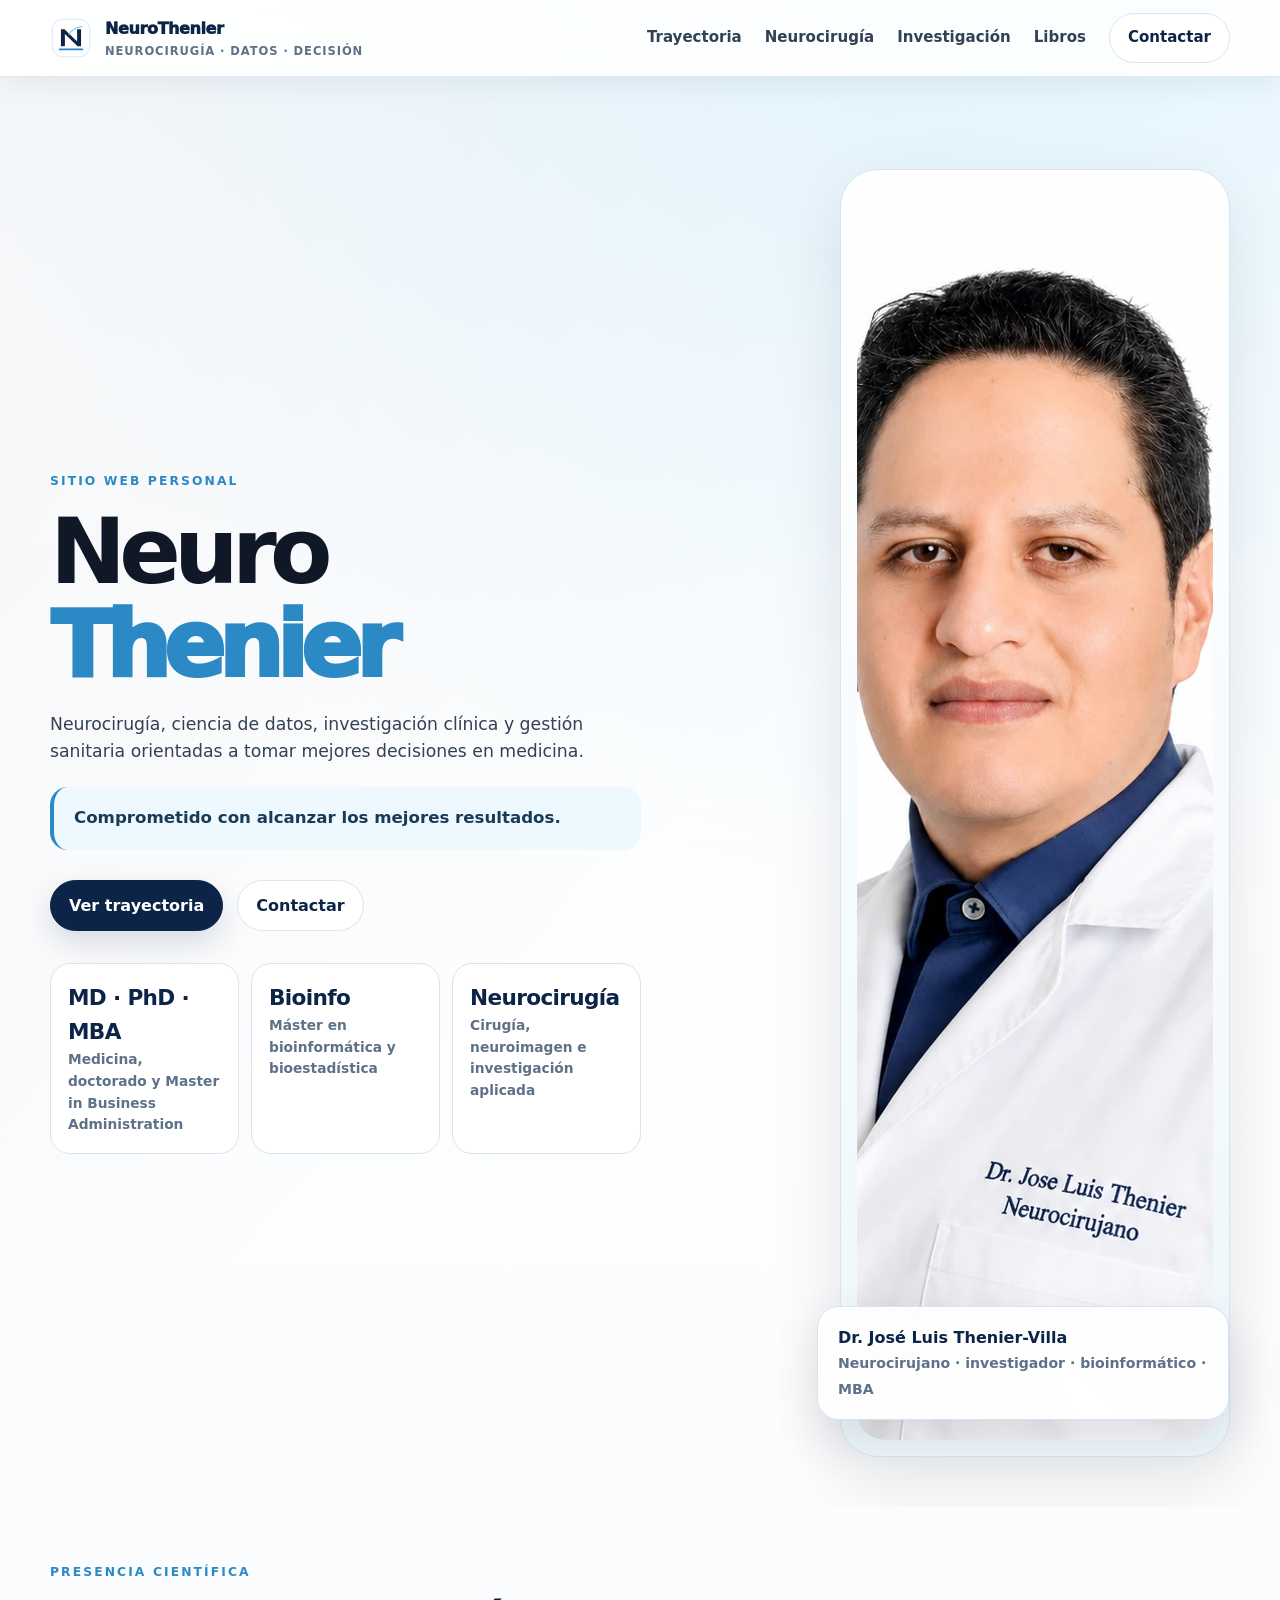
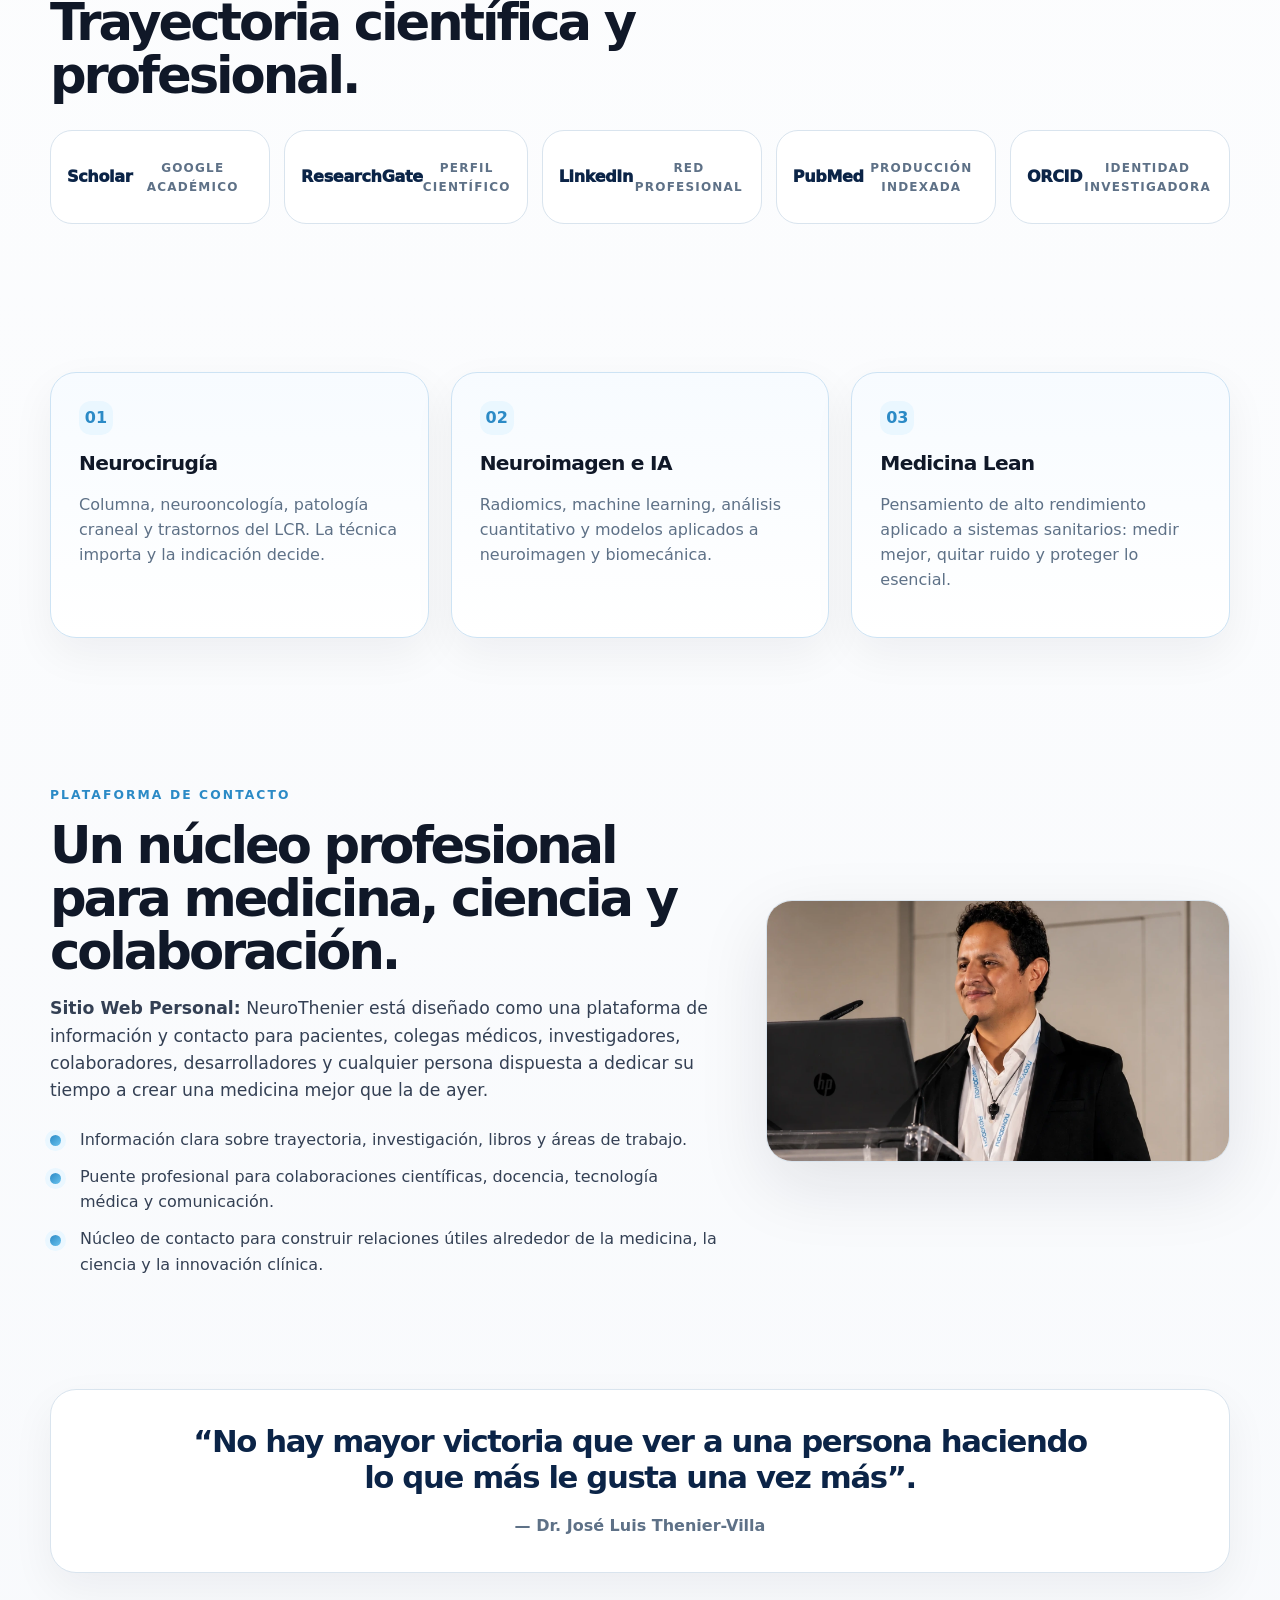
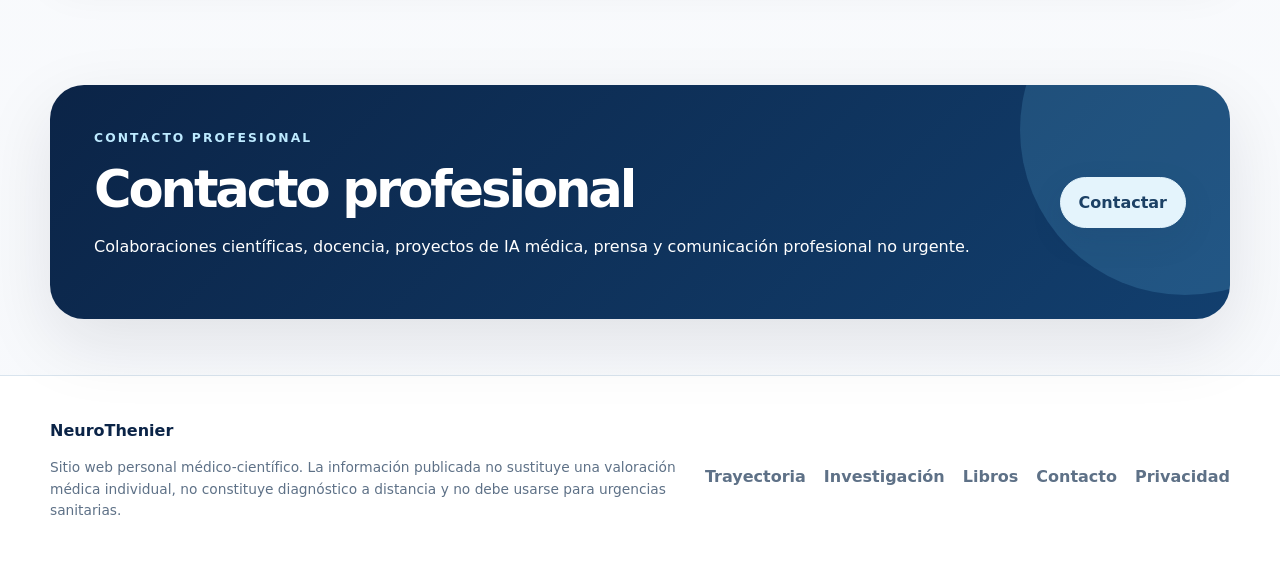
==== commit 2495e1d3: "Add files via upload" ====
--- a/index.html
+++ b/index.html
@@ -1 +1 @@
-<!DOCTYPE html><html lang="es"> <head><meta charset="UTF-8"><meta name="viewport" content="width=device-width, initial-scale=1.0"><title>NeuroThenier — Neurocirugía, ciencia de datos y criterio clínico</title><meta name="description" content="Sitio web personal del Dr. José Luis Thenier-Villa: neurocirugía, investigación, bioinformática, MBA y pensamiento clínico aplicado."><link rel="canonical" href="https://neurothenier.com/"><link rel="icon" href="/favicon.svg" type="image/svg+xml"><meta property="og:type" content="website"><meta property="og:title" content="NeuroThenier — Neurocirugía, ciencia de datos y criterio clínico"><meta property="og:description" content="Sitio web personal del Dr. José Luis Thenier-Villa: neurocirugía, investigación, bioinformática, MBA y pensamiento clínico aplicado."><meta property="og:url" content="https://neurothenier.com/"><meta property="og:image" content="https://neurothenier.com/assets/og-neurothenier.jpg"><meta name="twitter:card" content="summary_large_image"><script type="application/ld+json">{"@context":"https://schema.org","@type":"Person","name":"Dr. José Luis Thenier-Villa","alternateName":"NeuroThenier","jobTitle":"Neurocirujano","url":"https://neurothenier.com","image":"https://neurothenier.com/assets/jose-luis-thenier-profile.webp","knowsAbout":["Neurocirugía","Bioinformática","Bioestadística","Neuroimagen","Machine Learning","Cirugía de columna","Neurooncología","Gestión sanitaria","MBA","Dinámica de fluidos computacional"],"sameAs":["https://scholar.google.com/citations?user=HsTThs4AAAAJ&hl=es","https://www.researchgate.net/profile/Jose-Thenier-Villa","https://www.linkedin.com/in/jose-luis-thenier-villa-0b798397/","https://pubmed.ncbi.nlm.nih.gov/?term=Thenier-Villa+JL&cauthor_id=31351895","https://orcid.org/0000-0001-7012-6328"]}</script><link rel="stylesheet" href="/_astro/contacto.PSpHfiZK.css"></head> <body> <header class="site-header"> <div class="container nav"> <a class="brand" href="/" aria-label="NeuroThenier inicio"> <img src="/brand/neurothenier-mark.svg" width="42" height="42" alt=""> <span>NeuroThenier <small>neurocirugía · datos · decisión</small></span> </a> <nav class="nav-links" aria-label="Navegación principal"> <a href="/trayectoria/">Trayectoria</a> <a href="/neurocirugia/">Neurocirugía</a> <a href="/investigacion/">Investigación</a> <a href="/libros/">Libros</a> <a class="btn secondary" href="mailto:contacto@neurothenier.com">Contactar</a> </nav> </div> </header> <main> <section class="hero"> <div class="container hero-grid"> <div class="hero-copy"> <p class="eyebrow">Sitio web personal</p> <h1 class="hero-title">Neuro<span>Thenier</span></h1> <p class="lead">Neurocirugía, ciencia de datos, investigación clínica y gestión sanitaria orientadas a tomar mejores decisiones en medicina.</p> <p class="motto">Comprometido con alcanzar los mejores resultados.</p> <div class="hero-actions"> <a class="btn" href="/trayectoria/">Ver trayectoria</a> <a class="btn secondary" href="mailto:contacto@neurothenier.com">Contactar</a> </div> <div class="stats" aria-label="Resumen profesional"> <div class="stat"><strong>MD · PhD · MBA</strong><span>Medicina, doctorado y Master in Business Administration</span></div> <div class="stat"><strong>Bioinfo</strong><span>Máster en bioinformática y bioestadística</span></div> <div class="stat"><strong>Neurocirugía</strong><span>Cirugía, neuroimagen e investigación aplicada</span></div> </div> </div> <aside class="hero-photo compact-photo"> <img src="/assets/jose-luis-thenier-profile.webp" alt="Dr. José Luis Thenier-Villa" width="1254" height="1254"> <div class="signature-card"><strong>Dr. José Luis Thenier-Villa</strong><span>Neurocirujano · investigador · bioinformático · MBA</span></div> </aside> </div> </section> <section class="section-tight"> <div class="container"> <p class="eyebrow">Presencia científica</p> <h2 class="two-line">Trayectoria científica y profesional.</h2> <div class="logo-strip" aria-label="Perfiles y fuentes científicas"> <a class="logo-tile" href="https://scholar.google.com/citations?user=HsTThs4AAAAJ&hl=es" target="_blank" rel="noopener noreferrer">Scholar<span>Google Académico</span></a><a class="logo-tile" href="https://www.researchgate.net/profile/Jose-Thenier-Villa" target="_blank" rel="noopener noreferrer">ResearchGate<span>Perfil científico</span></a><a class="logo-tile" href="https://www.linkedin.com/in/jose-luis-thenier-villa-0b798397/" target="_blank" rel="noopener noreferrer">LinkedIn<span>Red profesional</span></a><a class="logo-tile" href="https://pubmed.ncbi.nlm.nih.gov/?term=Thenier-Villa+JL&cauthor_id=31351895" target="_blank" rel="noopener noreferrer">PubMed<span>Producción indexada</span></a><a class="logo-tile" href="https://orcid.org/0000-0001-7012-6328" target="_blank" rel="noopener noreferrer">ORCID<span>Identidad investigadora</span></a> </div> </div> </section> <section class="section"> <div class="container grid grid-3"> <article class="card blue"><span class="number">01</span><h3>Neurocirugía</h3><p class="muted">Columna, neurooncología, patología craneal y trastornos del LCR. La técnica importa y la indicación decide.</p></article> <article class="card blue"><span class="number">02</span><h3>Neuroimagen e IA</h3><p class="muted">Radiomics, machine learning, análisis cuantitativo y modelos aplicados a neuroimagen y biomecánica.</p></article> <article class="card blue"><span class="number">03</span><h3>Medicina Lean</h3><p class="muted">Pensamiento de alto rendimiento aplicado a sistemas sanitarios: medir mejor, quitar ruido y proteger lo esencial.</p></article> </div> </section> <section class="section-tight"> <div class="container split split-image-right"> <div> <p class="eyebrow">Plataforma de contacto</p> <h2>Un núcleo profesional para medicina, ciencia y colaboración.</h2> <p class="lead"><strong>Sitio Web Personal:</strong> NeuroThenier está diseñado como una plataforma de información y contacto para pacientes, colegas médicos, investigadores, colaboradores, desarrolladores y cualquier persona dispuesta a dedicar su tiempo a crear una medicina mejor que la de ayer.</p> <ul class="list"> <li>Información clara sobre trayectoria, investigación, libros y áreas de trabajo.</li> <li>Puente profesional para colaboraciones científicas, docencia, tecnología médica y comunicación.</li> <li>Núcleo de contacto para construir relaciones útiles alrededor de la medicina, la ciencia y la innovación clínica.</li> </ul> </div> <div class="media media-portrait"><img src="/assets/homepage-collaboration.webp" alt="Dr. José Luis Thenier-Villa en una ponencia profesional" width="1086" height="1448"></div> </div> </section> <section class="section-tight"> <div class="container"> <article class="card quote-block"> <p class="quote">“No hay mayor victoria que ver a una persona haciendo lo que más le gusta una vez más”.</p> <p class="quote-sign">— Dr. José Luis Thenier-Villa</p> </article> </div> </section> <section class="section-tight"> <div class="container cta"> <div> <p class="eyebrow" style="color:#bdeaff">Contacto profesional</p> <h2>Contacto profesional</h2> <p class="muted">Colaboraciones científicas, docencia, proyectos de IA médica, prensa y comunicación profesional no urgente.</p> </div> <a class="btn" href="mailto:contacto@neurothenier.com">Contactar</a> </div> </section> </main> <footer class="footer"> <div class="container footer-grid"> <div> <strong style="color:#0B2447">NeuroThenier</strong> <p class="legal-note">Sitio web personal médico-científico. La información publicada no sustituye una valoración médica individual, no constituye diagnóstico a distancia y no debe usarse para urgencias sanitarias.</p> </div> <div class="footer-links"> <a href="/trayectoria/">Trayectoria</a> <a href="/investigacion/">Investigación</a> <a href="/libros/">Libros</a> <a href="mailto:contacto@neurothenier.com">Contacto</a> <a href="/privacidad/">Privacidad</a> </div> </div> </footer> </body></html>+<!DOCTYPE html><html lang="es"> <head><meta charset="UTF-8"><meta name="viewport" content="width=device-width, initial-scale=1.0"><title>NeuroThenier — Neurocirugía, ciencia de datos y criterio clínico</title><meta name="description" content="Sitio web personal del Dr. José Luis Thenier-Villa: neurocirugía, investigación, bioinformática, MBA y pensamiento clínico aplicado."><link rel="canonical" href="https://neurothenier.com/"><link rel="icon" href="/favicon.svg" type="image/svg+xml"><meta property="og:type" content="website"><meta property="og:title" content="NeuroThenier — Neurocirugía, ciencia de datos y criterio clínico"><meta property="og:description" content="Sitio web personal del Dr. José Luis Thenier-Villa: neurocirugía, investigación, bioinformática, MBA y pensamiento clínico aplicado."><meta property="og:url" content="https://neurothenier.com/"><meta property="og:image" content="https://neurothenier.com/assets/og-neurothenier.jpg"><meta name="twitter:card" content="summary_large_image"><script type="application/ld+json">{"@context":"https://schema.org","@type":"Person","name":"Dr. José Luis Thenier-Villa","alternateName":"NeuroThenier","jobTitle":"Neurocirujano","url":"https://neurothenier.com","image":"https://neurothenier.com/assets/jose-luis-thenier-profile.webp","knowsAbout":["Neurocirugía","Bioinformática","Bioestadística","Neuroimagen","Machine Learning","Cirugía de columna","Neurooncología","Gestión sanitaria","MBA","Dinámica de fluidos computacional"],"sameAs":["https://scholar.google.com/citations?user=HsTThs4AAAAJ&hl=es","https://www.researchgate.net/profile/Jose-Thenier-Villa","https://www.linkedin.com/in/jose-luis-thenier-villa-0b798397/","https://pubmed.ncbi.nlm.nih.gov/?term=Thenier-Villa+JL&cauthor_id=31351895","https://orcid.org/0000-0001-7012-6328"]}</script><link rel="stylesheet" href="/_astro/contacto.PSpHfiZK.css"></head> <body> <header class="site-header"> <div class="container nav"> <a class="brand" href="/" aria-label="NeuroThenier inicio"> <img src="/brand/neurothenier-mark.svg" width="42" height="42" alt=""> <span>NeuroThenier <small>neurocirugía · datos · decisión</small></span> </a> <nav class="nav-links" aria-label="Navegación principal"> <a href="/trayectoria/">Trayectoria</a> <a href="/neurocirugia/">Neurocirugía</a> <a href="/investigacion/">Investigación</a> <a href="/libros/">Libros</a> <a class="btn secondary" href="mailto:contacto@neurothenier.com">Contactar</a> </nav> </div> </header> <main> <section class="hero"> <div class="container hero-grid"> <div class="hero-copy"> <p class="eyebrow">Sitio web personal</p> <h1 class="hero-title">Neuro<span>Thenier</span></h1> <p class="lead">Neurocirugía, ciencia de datos, investigación clínica y gestión sanitaria orientadas a tomar mejores decisiones en medicina.</p> <p class="motto">Comprometido con alcanzar los mejores resultados.</p> <div class="hero-actions"> <a class="btn" href="/trayectoria/">Ver trayectoria</a> <a class="btn secondary" href="mailto:contacto@neurothenier.com">Contactar</a> </div> <div class="stats" aria-label="Resumen profesional"> <div class="stat"><strong>MD · PhD · MBA</strong><span>Medicina, doctorado y Master in Business Administration</span></div> <div class="stat"><strong>Bioinfo</strong><span>Máster en bioinformática y bioestadística</span></div> <div class="stat"><strong>Neurocirugía</strong><span>Cirugía, neuroimagen e investigación aplicada</span></div> </div> </div> <aside class="hero-photo compact-photo"> <img src="/assets/jose-luis-thenier-profile.webp" alt="Dr. José Luis Thenier-Villa" width="1254" height="1254"> <div class="signature-card"><strong>Dr. José Luis Thenier-Villa</strong><span>Neurocirujano · investigador · bioinformático · MBA</span></div> </aside> </div> </section> <section class="section-tight"> <div class="container"> <p class="eyebrow">Presencia científica</p> <h2 class="two-line">Trayectoria científica y profesional.</h2> <div class="logo-strip" aria-label="Perfiles y fuentes científicas"> <a class="logo-tile" href="https://scholar.google.com/citations?user=HsTThs4AAAAJ&hl=es" target="_blank" rel="noopener noreferrer">Scholar<span>Google Académico</span></a><a class="logo-tile" href="https://www.researchgate.net/profile/Jose-Thenier-Villa" target="_blank" rel="noopener noreferrer">ResearchGate<span>Perfil científico</span></a><a class="logo-tile" href="https://www.linkedin.com/in/jose-luis-thenier-villa-0b798397/" target="_blank" rel="noopener noreferrer">LinkedIn<span>Red profesional</span></a><a class="logo-tile" href="https://pubmed.ncbi.nlm.nih.gov/?term=Thenier-Villa+JL&cauthor_id=31351895" target="_blank" rel="noopener noreferrer">PubMed<span>Producción indexada</span></a><a class="logo-tile" href="https://orcid.org/0000-0001-7012-6328" target="_blank" rel="noopener noreferrer">ORCID<span>Identidad investigadora</span></a> </div> </div> </section> <section class="section"> <div class="container grid grid-3"> <article class="card blue"><span class="number">01</span><h3>Neurocirugía</h3><p class="muted">Columna, neurooncología, patología craneal y trastornos del LCR. La técnica importa y la indicación decide.</p></article> <article class="card blue"><span class="number">02</span><h3>Neuroimagen e IA</h3><p class="muted">Radiomics, machine learning, análisis cuantitativo y modelos aplicados a neuroimagen y biomecánica.</p></article> <article class="card blue"><span class="number">03</span><h3>Medicina Lean</h3><p class="muted">Pensamiento de alto rendimiento aplicado a sistemas sanitarios: medir mejor, quitar ruido y proteger lo esencial.</p></article> </div> </section> <section class="section-tight"> <div class="container split split-image-right"> <div> <p class="eyebrow">Plataforma de contacto</p> <h2>Un núcleo profesional para medicina, ciencia y colaboración.</h2> <p class="lead"><strong>Sitio Web Personal:</strong> NeuroThenier está diseñado como una plataforma de información y contacto para pacientes, colegas médicos, investigadores, colaboradores, desarrolladores y cualquier persona dispuesta a dedicar su tiempo a crear una medicina mejor que la de ayer.</p> <ul class="list"> <li>Información clara sobre trayectoria, investigación, libros y áreas de trabajo.</li> <li>Puente profesional para colaboraciones científicas, docencia, tecnología médica y comunicación.</li> <li>Núcleo de contacto para construir relaciones útiles alrededor de la medicina, la ciencia y la innovación clínica.</li> </ul> </div> <div class="media media-portrait"><img src="/assets/homepage-collaboration-wide.webp" alt="Dr. José Luis Thenier-Villa en una ponencia profesional" width="1086" height="1448"></div> </div> </section> <section class="section-tight"> <div class="container"> <article class="card quote-block"> <p class="quote">“No hay mayor victoria que ver a una persona haciendo lo que más le gusta una vez más”.</p> <p class="quote-sign">— Dr. José Luis Thenier-Villa</p> </article> </div> </section> <section class="section-tight"> <div class="container cta"> <div> <p class="eyebrow" style="color:#bdeaff">Contacto profesional</p> <h2>Contacto profesional</h2> <p class="muted">Colaboraciones científicas, docencia, proyectos de IA médica, prensa y comunicación profesional no urgente.</p> </div> <a class="btn" href="mailto:contacto@neurothenier.com">Contactar</a> </div> </section> </main> <footer class="footer"> <div class="container footer-grid"> <div> <strong style="color:#0B2447">NeuroThenier</strong> <p class="legal-note">Sitio web personal médico-científico. La información publicada no sustituye una valoración médica individual, no constituye diagnóstico a distancia y no debe usarse para urgencias sanitarias.</p> </div> <div class="footer-links"> <a href="/trayectoria/">Trayectoria</a> <a href="/investigacion/">Investigación</a> <a href="/libros/">Libros</a> <a href="mailto:contacto@neurothenier.com">Contacto</a> <a href="/privacidad/">Privacidad</a> </div> </div> </footer> </body></html>
--- a/_astro/contacto.PSpHfiZK.css
+++ b/_astro/contacto.PSpHfiZK.css
@@ -14,3 +14,501 @@
 .unir-institution{max-width:150px;height:70px}
 @media(max-width:1180px){.affiliation-grid.six-up{grid-template-columns:repeat(3,minmax(0,1fr))}.research-split-wide,.trajectory-split{grid-template-columns:1fr}}
 @media(max-width:640px){.affiliation-grid.six-up{grid-template-columns:1fr}.media-research img,.media-landscape img{aspect-ratio:4/3}.institution-card{min-height:160px}}
+
+
+/* v5 investigation and trajectory refinements */
+.external-profiles-card{display:flex;flex-direction:column;justify-content:center}
+.research-profile-links{
+  display:grid;
+  grid-template-columns:repeat(3,minmax(0,1fr));
+  gap:10px;
+  align-items:stretch;
+}
+.research-profile-links .badge{
+  justify-content:center;
+  text-align:center;
+  min-height:42px;
+  white-space:nowrap;
+}
+.research-image-breathe{
+  grid-template-columns:.9fr 1.25fr;
+  align-items:center;
+}
+.media-research img{
+  aspect-ratio:16/9 !important;
+  width:100%;
+  object-fit:cover;
+  object-position:center 28%;
+}
+.research-split-wide .logo-strip{
+  grid-template-columns:repeat(3,1fr);
+}
+.trajectory-split{
+  grid-template-columns:.95fr 1.2fr;
+}
+.trajectory-photo img{
+  aspect-ratio:16/9 !important;
+  object-position:center 38%;
+}
+@media(max-width:960px){
+  .research-image-breathe,.trajectory-split{grid-template-columns:1fr}
+  .research-profile-links{grid-template-columns:repeat(2,minmax(0,1fr))}
+  .research-split-wide .logo-strip{grid-template-columns:repeat(2,1fr)}
+}
+@media(max-width:520px){
+  .research-profile-links{grid-template-columns:1fr}
+}
+
+
+/* v6 mobile polish: compact images and visible sticky mobile bar */
+.site-header{
+  box-shadow:0 8px 28px rgba(16,24,40,.06);
+}
+@media(max-width:960px){
+  .site-header{
+    position:sticky;
+    top:0;
+    z-index:100;
+    background:rgba(255,255,255,.96);
+    backdrop-filter:blur(16px);
+  }
+  .nav{
+    min-height:62px;
+    height:auto;
+    padding:10px 0 8px;
+    display:grid;
+    grid-template-columns:1fr;
+    gap:10px;
+  }
+  .brand{
+    justify-content:center;
+    gap:10px;
+  }
+  .brand img{
+    width:34px;
+    height:34px;
+  }
+  .brand span{
+    font-size:1.05rem;
+    line-height:1.05;
+    text-align:left;
+  }
+  .brand small{
+    font-size:.58rem;
+    letter-spacing:.06em;
+    white-space:nowrap;
+  }
+  .nav-links{
+    display:flex;
+    width:100%;
+    overflow-x:auto;
+    gap:8px;
+    padding:0 2px 4px;
+    scrollbar-width:none;
+    -webkit-overflow-scrolling:touch;
+    justify-content:flex-start;
+  }
+  .nav-links::-webkit-scrollbar{display:none}
+  .nav-links a{
+    flex:0 0 auto;
+    min-height:34px;
+    display:inline-flex;
+    align-items:center;
+    justify-content:center;
+    border:1px solid var(--line);
+    border-radius:999px;
+    background:#fff;
+    padding:7px 12px;
+    font-size:.78rem;
+    font-weight:820;
+    color:var(--navy);
+    white-space:nowrap;
+    box-shadow:0 8px 18px rgba(16,24,40,.045);
+  }
+  .nav-links .btn.secondary{
+    min-height:34px;
+    padding:7px 12px;
+    box-shadow:0 8px 18px rgba(16,24,40,.045);
+    background:var(--navy);
+    color:#fff;
+    border-color:var(--navy);
+  }
+
+  .hero{
+    padding:34px 0 28px;
+  }
+  .hero-grid{
+    gap:24px;
+  }
+  .hero-copy{
+    text-align:left;
+  }
+  .hero-actions{
+    margin-top:20px;
+  }
+  .motto{
+    font-size:.96rem;
+    padding:14px 16px;
+  }
+  .stats{
+    gap:9px;
+    margin-top:22px;
+  }
+  .stat{
+    padding:13px 14px;
+  }
+  .stat strong{
+    font-size:1.12rem;
+  }
+
+  /* Compact all image panels on mobile; no more huge vertical blocks */
+  .hero-photo.compact-photo,
+  .media,
+  .media-portrait,
+  .media-landscape,
+  .media-research,
+  .trajectory-photo,
+  .media-book{
+    width:min(100%, 340px);
+    max-width:340px;
+    margin-left:auto;
+    margin-right:auto;
+    border-radius:24px;
+  }
+  .hero-photo.compact-photo{
+    padding:9px;
+  }
+  .hero-photo.compact-photo img{
+    aspect-ratio:1/1;
+    object-fit:cover;
+    object-position:center 22%;
+    border-radius:18px;
+  }
+  .media img,
+  .media-portrait img,
+  .media-landscape img,
+  .media-research img,
+  .trajectory-photo img{
+    aspect-ratio:4/3 !important;
+    width:100%;
+    height:auto;
+    object-fit:cover;
+    border-radius:0;
+  }
+  .media-portrait img{
+    object-position:center 26%;
+  }
+  .media-research img{
+    object-position:center 25%;
+  }
+  .trajectory-photo img{
+    object-position:center 38%;
+  }
+  .media-book{
+    padding:12px;
+  }
+  .book-art{
+    max-width:240px;
+  }
+  .book.book-wide,
+  .reverse-book.book-wide{
+    gap:24px;
+  }
+
+  .split,
+  .split.split-image-right,
+  .research-image-breathe,
+  .research-split-wide,
+  .trajectory-split{
+    gap:28px;
+  }
+  .section{
+    padding:52px 0;
+  }
+  .section-tight{
+    padding:38px 0;
+  }
+  .card{
+    padding:22px;
+    border-radius:22px;
+  }
+  .page-hero h1{
+    font-size:clamp(2.25rem,12vw,3.8rem);
+  }
+  .page-hero .lead,
+  .lead{
+    font-size:1.02rem;
+  }
+  .quote-block{
+    padding:26px 22px;
+  }
+  .quote-block .quote{
+    font-size:1.32rem;
+  }
+  .cta{
+    padding:24px;
+    border-radius:26px;
+    text-align:left;
+  }
+  .publication{
+    padding:15px 0;
+  }
+}
+
+@media(max-width:520px){
+  .container{
+    width:min(var(--max),calc(100% - 24px));
+  }
+  .hero-photo.compact-photo,
+  .media,
+  .media-portrait,
+  .media-landscape,
+  .media-research,
+  .trajectory-photo,
+  .media-book{
+    width:min(100%, 300px);
+    max-width:300px;
+  }
+  .book-art{
+    max-width:210px;
+  }
+  .brand span{
+    font-size:1rem;
+  }
+  .brand small{
+    font-size:.54rem;
+  }
+  .nav-links a{
+    font-size:.74rem;
+    padding:7px 10px;
+  }
+}
+
+
+/* v7 homepage hero mobile correction */
+@media(max-width:960px){
+  .hero .hero-grid{
+    gap:18px;
+  }
+
+  .hero .hero-photo.compact-photo{
+    width:220px !important;
+    max-width:220px !important;
+    padding:7px !important;
+    border-radius:22px !important;
+    margin-top:4px;
+    box-shadow:0 14px 34px rgba(16,24,40,.08);
+  }
+
+  .hero .hero-photo.compact-photo::after{
+    display:none;
+  }
+
+  .hero .hero-photo.compact-photo img{
+    width:100%;
+    aspect-ratio:4/5 !important;
+    height:auto;
+    object-fit:contain !important;
+    object-position:center center !important;
+    background:#fff;
+    border-radius:16px !important;
+  }
+
+  .hero .signature-card{
+    position:static !important;
+    margin-top:8px !important;
+    padding:10px 12px !important;
+    border-radius:16px !important;
+    text-align:center;
+    box-shadow:0 10px 24px rgba(16,24,40,.08);
+  }
+
+  .hero .signature-card strong{
+    font-size:.86rem;
+  }
+
+  .hero .signature-card span{
+    font-size:.72rem;
+    line-height:1.25;
+  }
+}
+
+@media(max-width:520px){
+  .hero .hero-photo.compact-photo{
+    width:190px !important;
+    max-width:190px !important;
+  }
+
+  .hero .hero-photo.compact-photo img{
+    aspect-ratio:4/5 !important;
+  }
+
+  .hero .signature-card{
+    padding:9px 10px !important;
+  }
+}
+
+
+/* v8 desktop image discipline: smaller visual panels, more room for text */
+@media(min-width:961px){
+  .split{
+    grid-template-columns:.72fr 1.28fr;
+    gap:34px;
+  }
+
+  .split.split-image-right{
+    grid-template-columns:1.28fr .72fr;
+    gap:34px;
+  }
+
+  .research-split-wide,
+  .research-image-breathe{
+    grid-template-columns:1.32fr .68fr !important;
+    gap:34px;
+  }
+
+  .trajectory-split{
+    grid-template-columns:1.25fr .75fr !important;
+    gap:34px;
+  }
+
+  .media:not(.media-book){
+    max-width:70%;
+  }
+
+  .split .media:not(.media-book):first-child{
+    margin-right:auto;
+  }
+
+  .split .media:not(.media-book):last-child,
+  .split-image-right .media:not(.media-book):last-child,
+  .research-split-wide .media:not(.media-book):last-child,
+  .trajectory-split .media:not(.media-book):last-child{
+    margin-left:auto;
+  }
+
+  .media-portrait img,
+  .media-landscape img,
+  .media-research img,
+  .trajectory-photo img{
+    aspect-ratio:4/3 !important;
+    object-fit:cover;
+  }
+
+  .media-research img{
+    object-position:center 28%;
+  }
+
+  .trajectory-photo img{
+    object-position:center 38%;
+  }
+
+  .book.book-wide{
+    grid-template-columns:300px 1fr;
+  }
+
+  .reverse-book.book-wide{
+    grid-template-columns:1fr 300px;
+  }
+
+  .book-art{
+    max-width:260px;
+  }
+
+  .hero-photo.compact-photo{
+    max-width:420px;
+  }
+}
+
+@media(min-width:1200px){
+  .media:not(.media-book){
+    max-width:68%;
+  }
+
+  .hero-photo.compact-photo{
+    max-width:400px;
+  }
+}
+
+
+/* v9 desktop image redesign: wide and short image panels, no narrow columns */
+@media(min-width:961px){
+  .split{
+    grid-template-columns:.82fr 1.18fr !important;
+    gap:42px !important;
+    align-items:center !important;
+  }
+
+  .split.split-image-right{
+    grid-template-columns:1.18fr .82fr !important;
+    gap:42px !important;
+    align-items:center !important;
+  }
+
+  .research-split-wide,
+  .research-image-breathe{
+    grid-template-columns:1.2fr .8fr !important;
+    gap:42px !important;
+    align-items:center !important;
+  }
+
+  .trajectory-split{
+    grid-template-columns:1.15fr .85fr !important;
+    gap:42px !important;
+    align-items:center !important;
+  }
+
+  .media:not(.media-book),
+  .media-portrait,
+  .media-landscape,
+  .media-research,
+  .trajectory-photo{
+    width:100% !important;
+    max-width:100% !important;
+    margin-left:0 !important;
+    margin-right:0 !important;
+  }
+
+  .split .media:not(.media-book):last-child,
+  .split-image-right .media:not(.media-book):last-child,
+  .research-split-wide .media:not(.media-book):last-child,
+  .trajectory-split .media:not(.media-book):last-child{
+    margin-left:0 !important;
+  }
+
+  .media:not(.media-book) img,
+  .media-portrait img,
+  .media-landscape img,
+  .media-research img,
+  .trajectory-photo img{
+    aspect-ratio:16/9 !important;
+    width:100% !important;
+    height:auto !important;
+    object-fit:cover !important;
+    object-position:center center !important;
+  }
+
+  .media{
+    border-radius:26px !important;
+  }
+
+  .hero-photo.compact-photo{
+    max-width:390px !important;
+  }
+
+  .book .media,
+  .book .media-book,
+  .book-art{
+    max-width:inherit;
+  }
+}
+
+@media(min-width:1200px){
+  .split,
+  .split.split-image-right,
+  .research-split-wide,
+  .research-image-breathe,
+  .trajectory-split{
+    gap:48px !important;
+  }
+}
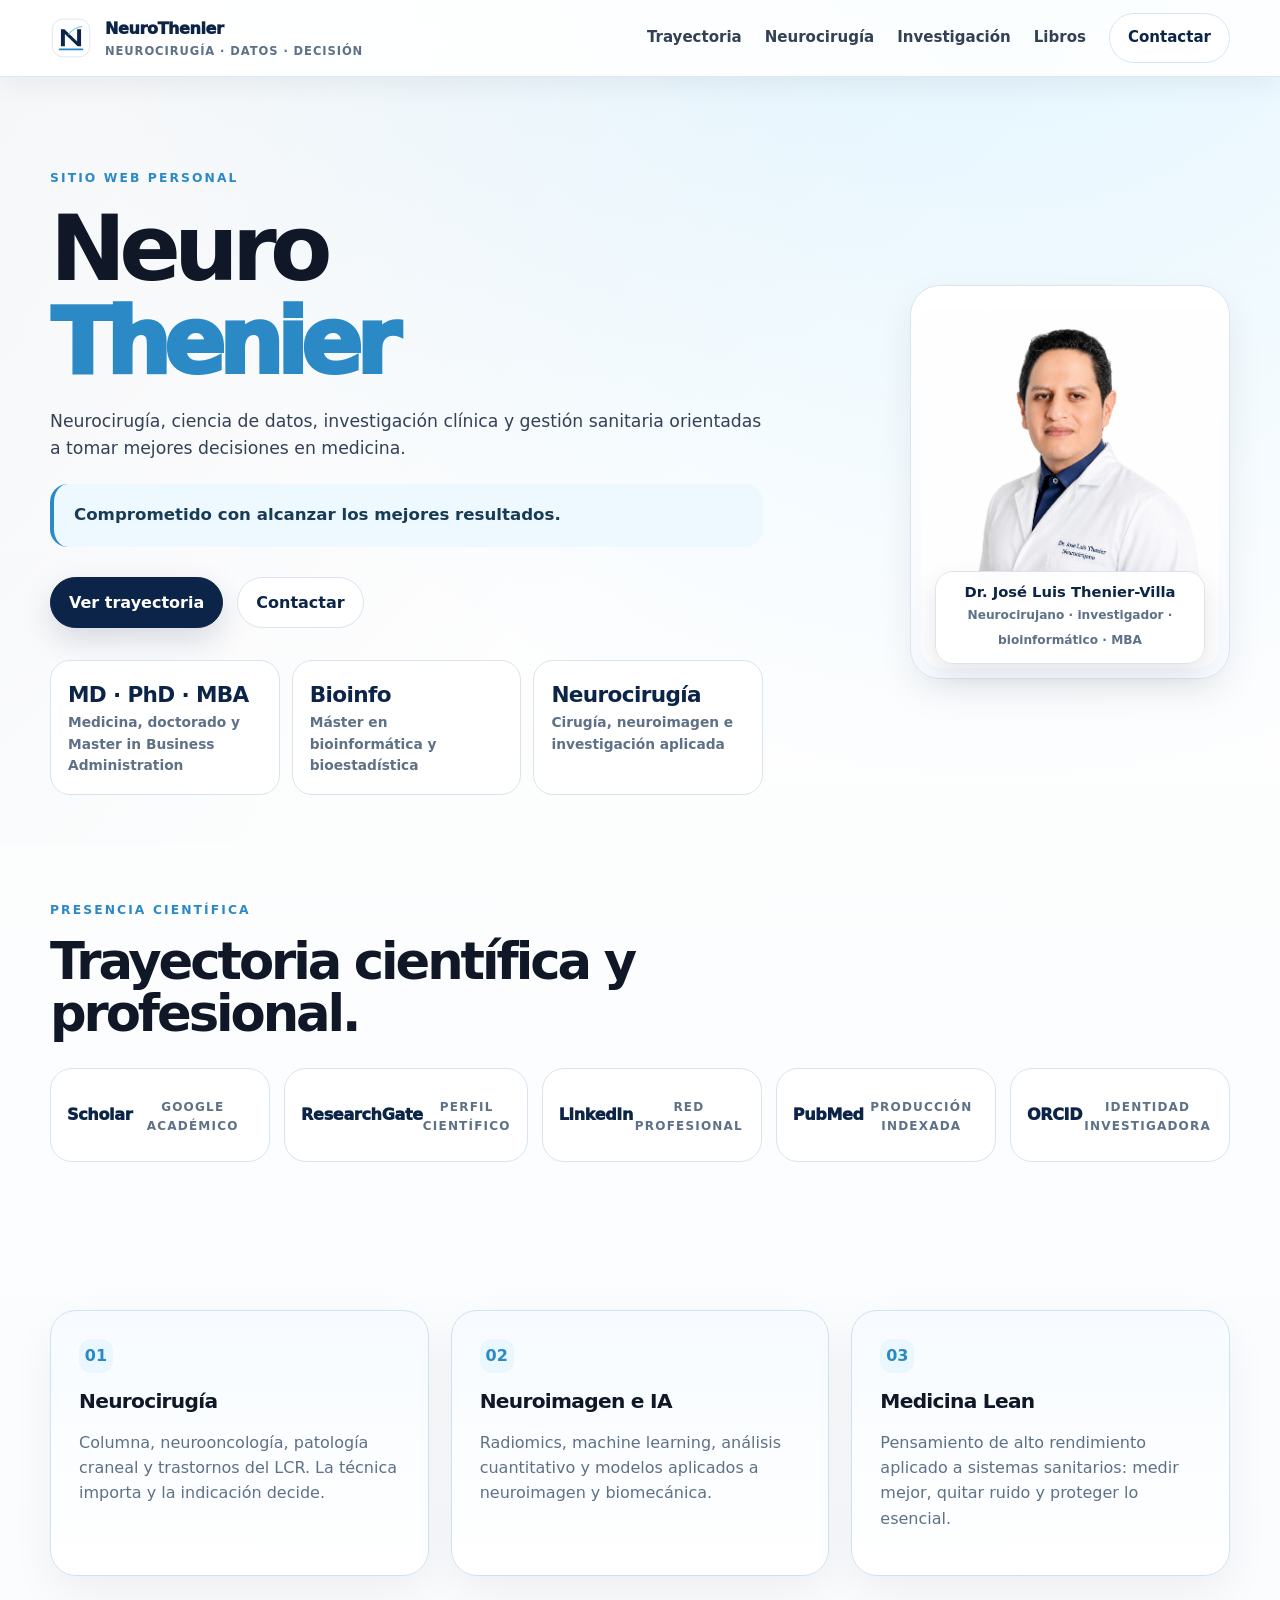
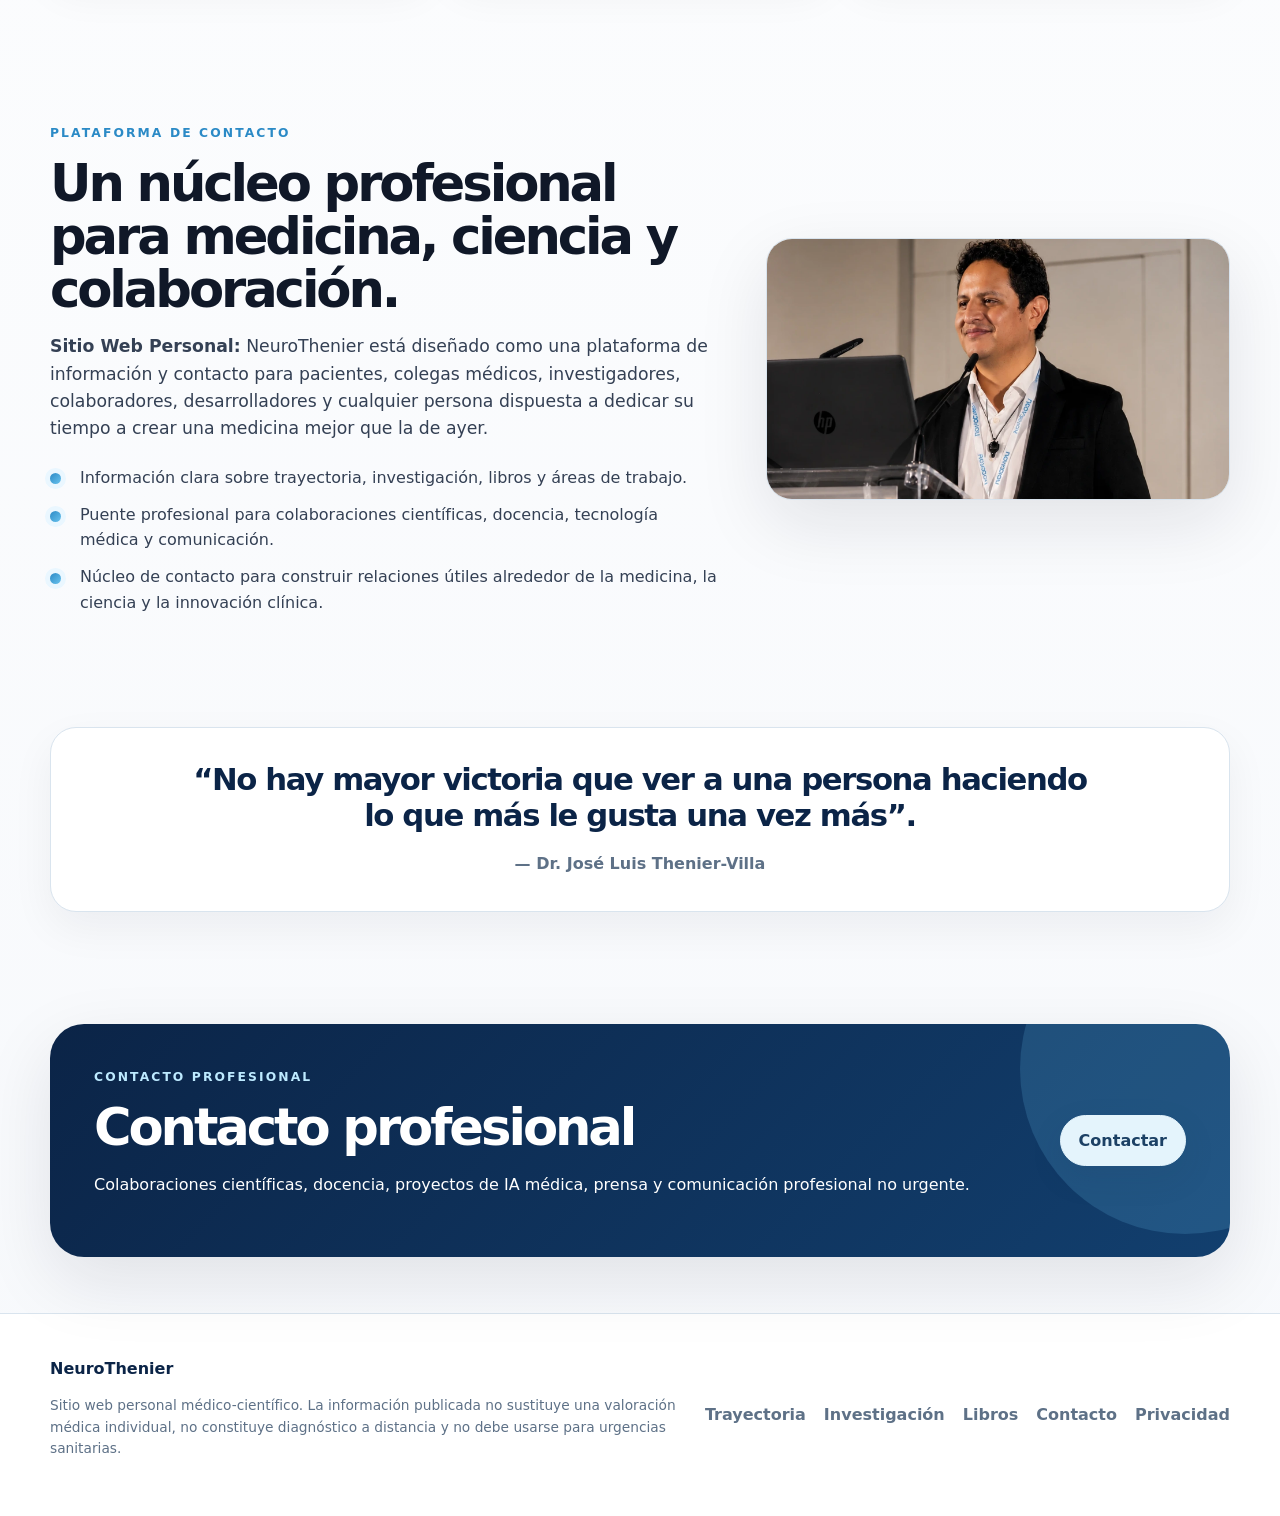
==== commit 42479f76: "Add files via upload" ====
--- a/index.html
+++ b/index.html
@@ -1 +1 @@
-<!DOCTYPE html><html lang="es"> <head><meta charset="UTF-8"><meta name="viewport" content="width=device-width, initial-scale=1.0"><title>NeuroThenier — Neurocirugía, ciencia de datos y criterio clínico</title><meta name="description" content="Sitio web personal del Dr. José Luis Thenier-Villa: neurocirugía, investigación, bioinformática, MBA y pensamiento clínico aplicado."><link rel="canonical" href="https://neurothenier.com/"><link rel="icon" href="/favicon.svg" type="image/svg+xml"><meta property="og:type" content="website"><meta property="og:title" content="NeuroThenier — Neurocirugía, ciencia de datos y criterio clínico"><meta property="og:description" content="Sitio web personal del Dr. José Luis Thenier-Villa: neurocirugía, investigación, bioinformática, MBA y pensamiento clínico aplicado."><meta property="og:url" content="https://neurothenier.com/"><meta property="og:image" content="https://neurothenier.com/assets/og-neurothenier.jpg"><meta name="twitter:card" content="summary_large_image"><script type="application/ld+json">{"@context":"https://schema.org","@type":"Person","name":"Dr. José Luis Thenier-Villa","alternateName":"NeuroThenier","jobTitle":"Neurocirujano","url":"https://neurothenier.com","image":"https://neurothenier.com/assets/jose-luis-thenier-profile.webp","knowsAbout":["Neurocirugía","Bioinformática","Bioestadística","Neuroimagen","Machine Learning","Cirugía de columna","Neurooncología","Gestión sanitaria","MBA","Dinámica de fluidos computacional"],"sameAs":["https://scholar.google.com/citations?user=HsTThs4AAAAJ&hl=es","https://www.researchgate.net/profile/Jose-Thenier-Villa","https://www.linkedin.com/in/jose-luis-thenier-villa-0b798397/","https://pubmed.ncbi.nlm.nih.gov/?term=Thenier-Villa+JL&cauthor_id=31351895","https://orcid.org/0000-0001-7012-6328"]}</script><link rel="stylesheet" href="/_astro/contacto.PSpHfiZK.css"></head> <body> <header class="site-header"> <div class="container nav"> <a class="brand" href="/" aria-label="NeuroThenier inicio"> <img src="/brand/neurothenier-mark.svg" width="42" height="42" alt=""> <span>NeuroThenier <small>neurocirugía · datos · decisión</small></span> </a> <nav class="nav-links" aria-label="Navegación principal"> <a href="/trayectoria/">Trayectoria</a> <a href="/neurocirugia/">Neurocirugía</a> <a href="/investigacion/">Investigación</a> <a href="/libros/">Libros</a> <a class="btn secondary" href="mailto:contacto@neurothenier.com">Contactar</a> </nav> </div> </header> <main> <section class="hero"> <div class="container hero-grid"> <div class="hero-copy"> <p class="eyebrow">Sitio web personal</p> <h1 class="hero-title">Neuro<span>Thenier</span></h1> <p class="lead">Neurocirugía, ciencia de datos, investigación clínica y gestión sanitaria orientadas a tomar mejores decisiones en medicina.</p> <p class="motto">Comprometido con alcanzar los mejores resultados.</p> <div class="hero-actions"> <a class="btn" href="/trayectoria/">Ver trayectoria</a> <a class="btn secondary" href="mailto:contacto@neurothenier.com">Contactar</a> </div> <div class="stats" aria-label="Resumen profesional"> <div class="stat"><strong>MD · PhD · MBA</strong><span>Medicina, doctorado y Master in Business Administration</span></div> <div class="stat"><strong>Bioinfo</strong><span>Máster en bioinformática y bioestadística</span></div> <div class="stat"><strong>Neurocirugía</strong><span>Cirugía, neuroimagen e investigación aplicada</span></div> </div> </div> <aside class="hero-photo compact-photo"> <img src="/assets/jose-luis-thenier-profile.webp" alt="Dr. José Luis Thenier-Villa" width="1254" height="1254"> <div class="signature-card"><strong>Dr. José Luis Thenier-Villa</strong><span>Neurocirujano · investigador · bioinformático · MBA</span></div> </aside> </div> </section> <section class="section-tight"> <div class="container"> <p class="eyebrow">Presencia científica</p> <h2 class="two-line">Trayectoria científica y profesional.</h2> <div class="logo-strip" aria-label="Perfiles y fuentes científicas"> <a class="logo-tile" href="https://scholar.google.com/citations?user=HsTThs4AAAAJ&hl=es" target="_blank" rel="noopener noreferrer">Scholar<span>Google Académico</span></a><a class="logo-tile" href="https://www.researchgate.net/profile/Jose-Thenier-Villa" target="_blank" rel="noopener noreferrer">ResearchGate<span>Perfil científico</span></a><a class="logo-tile" href="https://www.linkedin.com/in/jose-luis-thenier-villa-0b798397/" target="_blank" rel="noopener noreferrer">LinkedIn<span>Red profesional</span></a><a class="logo-tile" href="https://pubmed.ncbi.nlm.nih.gov/?term=Thenier-Villa+JL&cauthor_id=31351895" target="_blank" rel="noopener noreferrer">PubMed<span>Producción indexada</span></a><a class="logo-tile" href="https://orcid.org/0000-0001-7012-6328" target="_blank" rel="noopener noreferrer">ORCID<span>Identidad investigadora</span></a> </div> </div> </section> <section class="section"> <div class="container grid grid-3"> <article class="card blue"><span class="number">01</span><h3>Neurocirugía</h3><p class="muted">Columna, neurooncología, patología craneal y trastornos del LCR. La técnica importa y la indicación decide.</p></article> <article class="card blue"><span class="number">02</span><h3>Neuroimagen e IA</h3><p class="muted">Radiomics, machine learning, análisis cuantitativo y modelos aplicados a neuroimagen y biomecánica.</p></article> <article class="card blue"><span class="number">03</span><h3>Medicina Lean</h3><p class="muted">Pensamiento de alto rendimiento aplicado a sistemas sanitarios: medir mejor, quitar ruido y proteger lo esencial.</p></article> </div> </section> <section class="section-tight"> <div class="container split split-image-right"> <div> <p class="eyebrow">Plataforma de contacto</p> <h2>Un núcleo profesional para medicina, ciencia y colaboración.</h2> <p class="lead"><strong>Sitio Web Personal:</strong> NeuroThenier está diseñado como una plataforma de información y contacto para pacientes, colegas médicos, investigadores, colaboradores, desarrolladores y cualquier persona dispuesta a dedicar su tiempo a crear una medicina mejor que la de ayer.</p> <ul class="list"> <li>Información clara sobre trayectoria, investigación, libros y áreas de trabajo.</li> <li>Puente profesional para colaboraciones científicas, docencia, tecnología médica y comunicación.</li> <li>Núcleo de contacto para construir relaciones útiles alrededor de la medicina, la ciencia y la innovación clínica.</li> </ul> </div> <div class="media media-portrait"><img src="/assets/homepage-collaboration-wide.webp" alt="Dr. José Luis Thenier-Villa en una ponencia profesional" width="1086" height="1448"></div> </div> </section> <section class="section-tight"> <div class="container"> <article class="card quote-block"> <p class="quote">“No hay mayor victoria que ver a una persona haciendo lo que más le gusta una vez más”.</p> <p class="quote-sign">— Dr. José Luis Thenier-Villa</p> </article> </div> </section> <section class="section-tight"> <div class="container cta"> <div> <p class="eyebrow" style="color:#bdeaff">Contacto profesional</p> <h2>Contacto profesional</h2> <p class="muted">Colaboraciones científicas, docencia, proyectos de IA médica, prensa y comunicación profesional no urgente.</p> </div> <a class="btn" href="mailto:contacto@neurothenier.com">Contactar</a> </div> </section> </main> <footer class="footer"> <div class="container footer-grid"> <div> <strong style="color:#0B2447">NeuroThenier</strong> <p class="legal-note">Sitio web personal médico-científico. La información publicada no sustituye una valoración médica individual, no constituye diagnóstico a distancia y no debe usarse para urgencias sanitarias.</p> </div> <div class="footer-links"> <a href="/trayectoria/">Trayectoria</a> <a href="/investigacion/">Investigación</a> <a href="/libros/">Libros</a> <a href="mailto:contacto@neurothenier.com">Contacto</a> <a href="/privacidad/">Privacidad</a> </div> </div> </footer> </body></html>+<!DOCTYPE html><html lang="es"> <head><meta charset="UTF-8"><meta name="viewport" content="width=device-width, initial-scale=1.0"><title>NeuroThenier — Neurocirugía, ciencia de datos y criterio clínico</title><meta name="description" content="Sitio web personal del Dr. José Luis Thenier-Villa: neurocirugía, investigación, bioinformática, MBA y pensamiento clínico aplicado."><link rel="canonical" href="https://neurothenier.com/"><link rel="icon" href="/favicon.svg" type="image/svg+xml"><meta property="og:type" content="website"><meta property="og:title" content="NeuroThenier — Neurocirugía, ciencia de datos y criterio clínico"><meta property="og:description" content="Sitio web personal del Dr. José Luis Thenier-Villa: neurocirugía, investigación, bioinformática, MBA y pensamiento clínico aplicado."><meta property="og:url" content="https://neurothenier.com/"><meta property="og:image" content="https://neurothenier.com/assets/og-neurothenier.jpg"><meta name="twitter:card" content="summary_large_image"><script type="application/ld+json">{"@context":"https://schema.org","@type":"Person","name":"Dr. José Luis Thenier-Villa","alternateName":"NeuroThenier","jobTitle":"Neurocirujano","url":"https://neurothenier.com","image":"https://neurothenier.com/assets/jose-luis-thenier-profile.webp","knowsAbout":["Neurocirugía","Bioinformática","Bioestadística","Neuroimagen","Machine Learning","Cirugía de columna","Neurooncología","Gestión sanitaria","MBA","Dinámica de fluidos computacional"],"sameAs":["https://scholar.google.com/citations?user=HsTThs4AAAAJ&hl=es","https://www.researchgate.net/profile/Jose-Thenier-Villa","https://www.linkedin.com/in/jose-luis-thenier-villa-0b798397/","https://pubmed.ncbi.nlm.nih.gov/?term=Thenier-Villa+JL&cauthor_id=31351895","https://orcid.org/0000-0001-7012-6328"]}</script><link rel="stylesheet" href="/_astro/contacto.PSpHfiZK.css"></head> <body> <header class="site-header"> <div class="container nav"> <a class="brand" href="/" aria-label="NeuroThenier inicio"> <img src="/brand/neurothenier-mark.svg" width="42" height="42" alt=""> <span>NeuroThenier <small>neurocirugía · datos · decisión</small></span> </a> <nav class="nav-links" aria-label="Navegación principal"> <a href="/trayectoria/">Trayectoria</a> <a href="/neurocirugia/">Neurocirugía</a> <a href="/investigacion/">Investigación</a> <a href="/libros/">Libros</a> <a aria-label="Escribir a contacto@neurothenier.com" class="btn secondary" href="mailto:contacto@neurothenier.com?subject=Contacto%20desde%20NeuroThenier">Contactar</a> </nav> </div> </header> <main> <section class="hero"> <div class="container hero-grid"> <div class="hero-copy"> <p class="eyebrow">Sitio web personal</p> <h1 class="hero-title">Neuro<span>Thenier</span></h1> <p class="lead">Neurocirugía, ciencia de datos, investigación clínica y gestión sanitaria orientadas a tomar mejores decisiones en medicina.</p> <p class="motto">Comprometido con alcanzar los mejores resultados.</p> <div class="hero-actions"> <a class="btn" href="/trayectoria/">Ver trayectoria</a> <a aria-label="Escribir a contacto@neurothenier.com" class="btn secondary" href="mailto:contacto@neurothenier.com?subject=Contacto%20desde%20NeuroThenier">Contactar</a> </div> <div class="stats" aria-label="Resumen profesional"> <div class="stat"><strong>MD · PhD · MBA</strong><span>Medicina, doctorado y Master in Business Administration</span></div> <div class="stat"><strong>Bioinfo</strong><span>Máster en bioinformática y bioestadística</span></div> <div class="stat"><strong>Neurocirugía</strong><span>Cirugía, neuroimagen e investigación aplicada</span></div> </div> </div> <aside class="hero-photo compact-photo"> <img src="/assets/jose-luis-thenier-profile.webp" alt="Dr. José Luis Thenier-Villa" width="1254" height="1254"> <div class="signature-card"><strong>Dr. José Luis Thenier-Villa</strong><span>Neurocirujano · investigador · bioinformático · MBA</span></div> </aside> </div> </section> <section class="section-tight"> <div class="container"> <p class="eyebrow">Presencia científica</p> <h2 class="two-line">Trayectoria científica y profesional.</h2> <div class="logo-strip" aria-label="Perfiles y fuentes científicas"> <a class="logo-tile" href="https://scholar.google.com/citations?user=HsTThs4AAAAJ&hl=es" target="_blank" rel="noopener noreferrer">Scholar<span>Google Académico</span></a><a class="logo-tile" href="https://www.researchgate.net/profile/Jose-Thenier-Villa" target="_blank" rel="noopener noreferrer">ResearchGate<span>Perfil científico</span></a><a class="logo-tile" href="https://www.linkedin.com/in/jose-luis-thenier-villa-0b798397/" target="_blank" rel="noopener noreferrer">LinkedIn<span>Red profesional</span></a><a class="logo-tile" href="https://pubmed.ncbi.nlm.nih.gov/?term=Thenier-Villa+JL&cauthor_id=31351895" target="_blank" rel="noopener noreferrer">PubMed<span>Producción indexada</span></a><a class="logo-tile" href="https://orcid.org/0000-0001-7012-6328" target="_blank" rel="noopener noreferrer">ORCID<span>Identidad investigadora</span></a> </div> </div> </section> <section class="section"> <div class="container grid grid-3"> <article class="card blue"><span class="number">01</span><h3>Neurocirugía</h3><p class="muted">Columna, neurooncología, patología craneal y trastornos del LCR. La técnica importa y la indicación decide.</p></article> <article class="card blue"><span class="number">02</span><h3>Neuroimagen e IA</h3><p class="muted">Radiomics, machine learning, análisis cuantitativo y modelos aplicados a neuroimagen y biomecánica.</p></article> <article class="card blue"><span class="number">03</span><h3>Medicina Lean</h3><p class="muted">Pensamiento de alto rendimiento aplicado a sistemas sanitarios: medir mejor, quitar ruido y proteger lo esencial.</p></article> </div> </section> <section class="section-tight"> <div class="container split split-image-right"> <div> <p class="eyebrow">Plataforma de contacto</p> <h2>Un núcleo profesional para medicina, ciencia y colaboración.</h2> <p class="lead"><strong>Sitio Web Personal:</strong> NeuroThenier está diseñado como una plataforma de información y contacto para pacientes, colegas médicos, investigadores, colaboradores, desarrolladores y cualquier persona dispuesta a dedicar su tiempo a crear una medicina mejor que la de ayer.</p> <ul class="list"> <li>Información clara sobre trayectoria, investigación, libros y áreas de trabajo.</li> <li>Puente profesional para colaboraciones científicas, docencia, tecnología médica y comunicación.</li> <li>Núcleo de contacto para construir relaciones útiles alrededor de la medicina, la ciencia y la innovación clínica.</li> </ul> </div> <div class="media media-portrait"><img src="/assets/homepage-collaboration-wide.webp" alt="Dr. José Luis Thenier-Villa en una ponencia profesional" width="1086" height="1448"></div> </div> </section> <section class="section-tight"> <div class="container"> <article class="card quote-block"> <p class="quote">“No hay mayor victoria que ver a una persona haciendo lo que más le gusta una vez más”.</p> <p class="quote-sign">— Dr. José Luis Thenier-Villa</p> </article> </div> </section> <section class="section-tight"> <div class="container cta"> <div> <p class="eyebrow" style="color:#bdeaff">Contacto profesional</p> <h2>Contacto profesional</h2> <p class="muted">Colaboraciones científicas, docencia, proyectos de IA médica, prensa y comunicación profesional no urgente.</p> </div> <a aria-label="Escribir a contacto@neurothenier.com" class="btn" href="mailto:contacto@neurothenier.com?subject=Contacto%20desde%20NeuroThenier">Contactar</a> </div> </section> </main> <footer class="footer"> <div class="container footer-grid"> <div> <strong style="color:#0B2447">NeuroThenier</strong> <p class="legal-note">Sitio web personal médico-científico. La información publicada no sustituye una valoración médica individual, no constituye diagnóstico a distancia y no debe usarse para urgencias sanitarias.</p> </div> <div class="footer-links"> <a href="/trayectoria/">Trayectoria</a> <a href="/investigacion/">Investigación</a> <a href="/libros/">Libros</a> <a aria-label="Escribir a contacto@neurothenier.com" href="mailto:contacto@neurothenier.com?subject=Contacto%20desde%20NeuroThenier">Contacto</a> <a href="/privacidad/">Privacidad</a> </div> </div> </footer> </body></html>
--- a/_astro/contacto.PSpHfiZK.css
+++ b/_astro/contacto.PSpHfiZK.css
@@ -512,3 +512,73 @@
     gap:48px !important;
   }
 }
+
+
+/* v10 desktop homepage hero frame refinement */
+@media(min-width:961px){
+  .hero-grid{
+    grid-template-columns:1.22fr .78fr !important;
+    gap:44px !important;
+    align-items:center !important;
+  }
+
+  .hero-copy{
+    max-width:760px;
+  }
+
+  .hero-photo.compact-photo{
+    max-width:340px !important;
+    width:100% !important;
+    margin-left:auto !important;
+    padding:10px !important;
+    border-radius:30px !important;
+    border:1px solid #dbe4ef !important;
+    background:linear-gradient(180deg,#ffffff 0%,#f7faff 100%) !important;
+    box-shadow:0 14px 36px rgba(16,24,40,.07) !important;
+  }
+
+  .hero-photo.compact-photo img{
+    aspect-ratio:4/5 !important;
+    width:100% !important;
+    height:auto !important;
+    object-fit:contain !important;
+    object-position:center 18% !important;
+    background:#fff !important;
+    border-radius:22px !important;
+  }
+
+  .signature-card{
+    left:50% !important;
+    right:auto !important;
+    bottom:14px !important;
+    transform:translateX(-50%) !important;
+    width:calc(100% - 36px) !important;
+    max-width:270px !important;
+    padding:12px 14px !important;
+    border-radius:18px !important;
+    text-align:center !important;
+    box-shadow:0 12px 28px rgba(16,24,40,.10) !important;
+    background:rgba(255,255,255,.94) !important;
+    backdrop-filter:blur(10px);
+  }
+
+  .signature-card strong{
+    font-size:.92rem !important;
+    line-height:1.15 !important;
+  }
+
+  .signature-card span{
+    font-size:.76rem !important;
+    line-height:1.25 !important;
+  }
+}
+
+@media(min-width:1200px){
+  .hero-photo.compact-photo{
+    max-width:320px !important;
+  }
+  .hero-grid{
+    grid-template-columns:1.26fr .74fr !important;
+    gap:48px !important;
+  }
+}
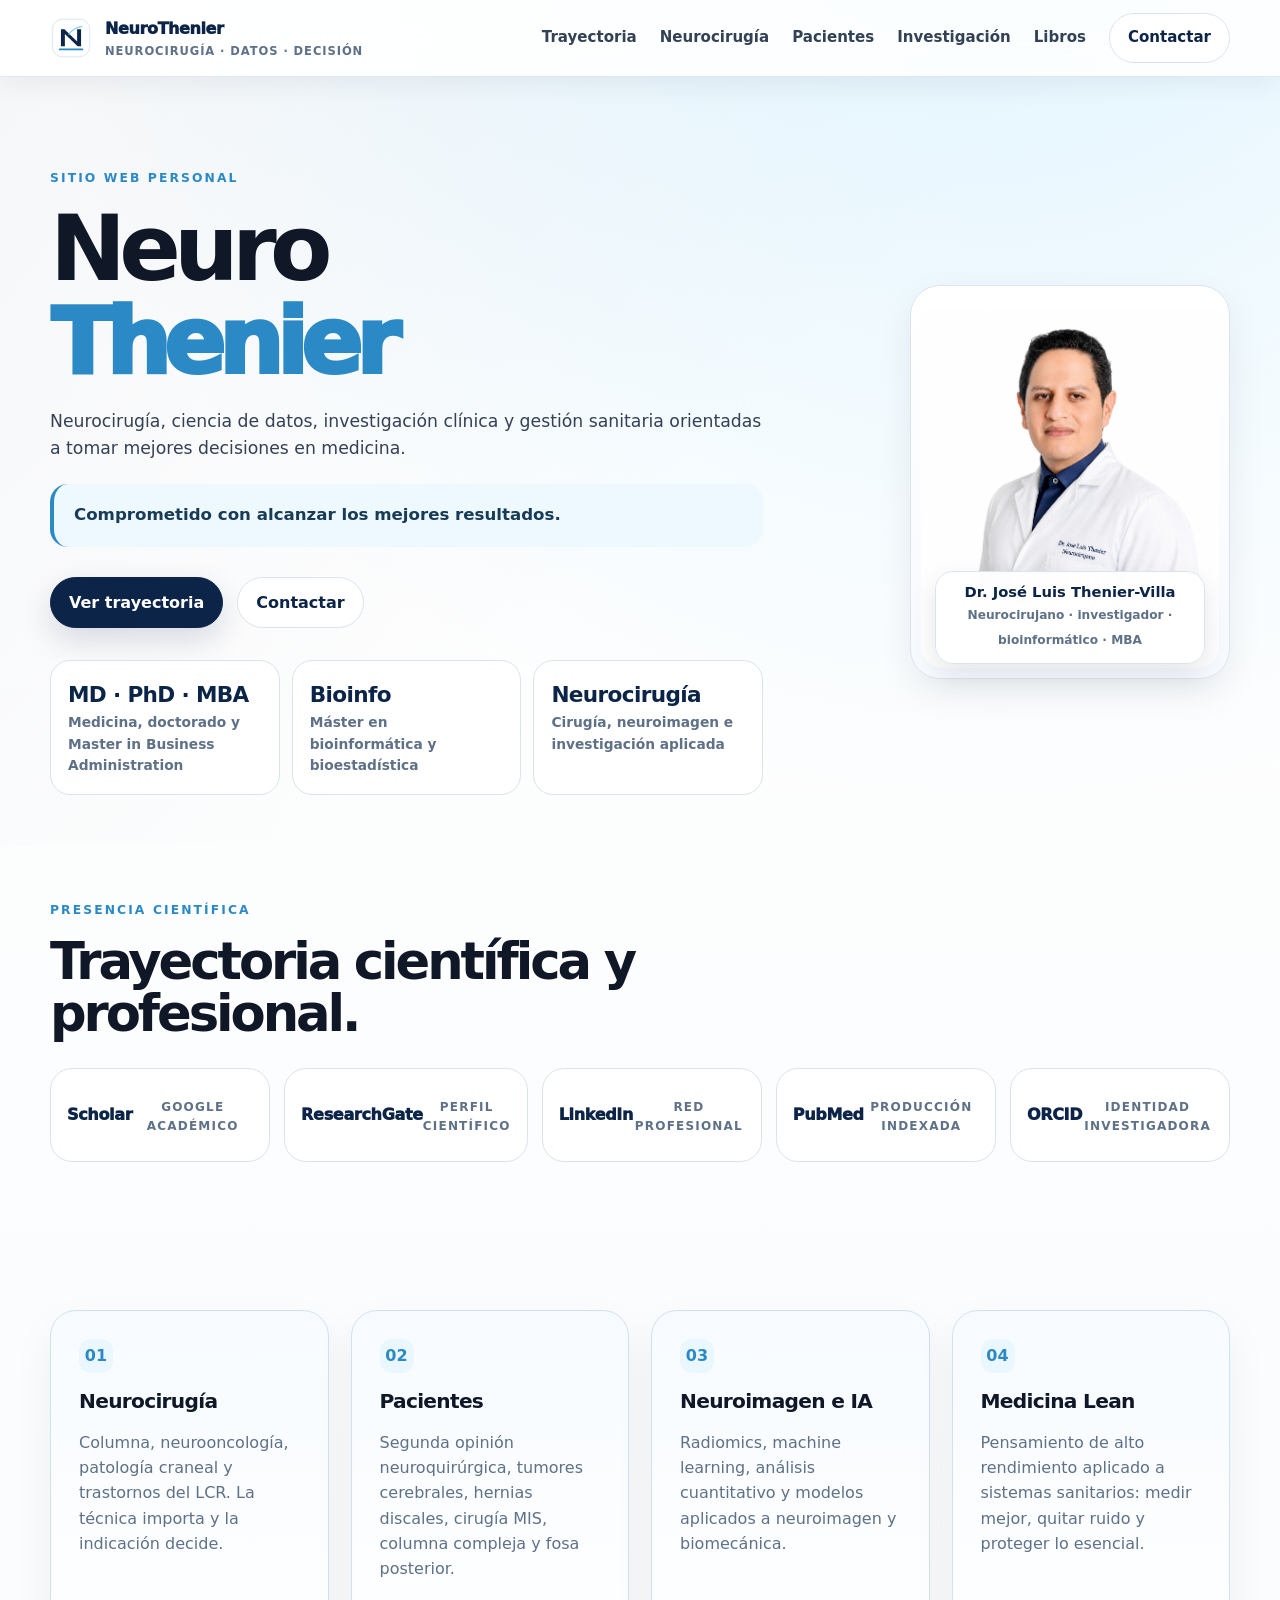
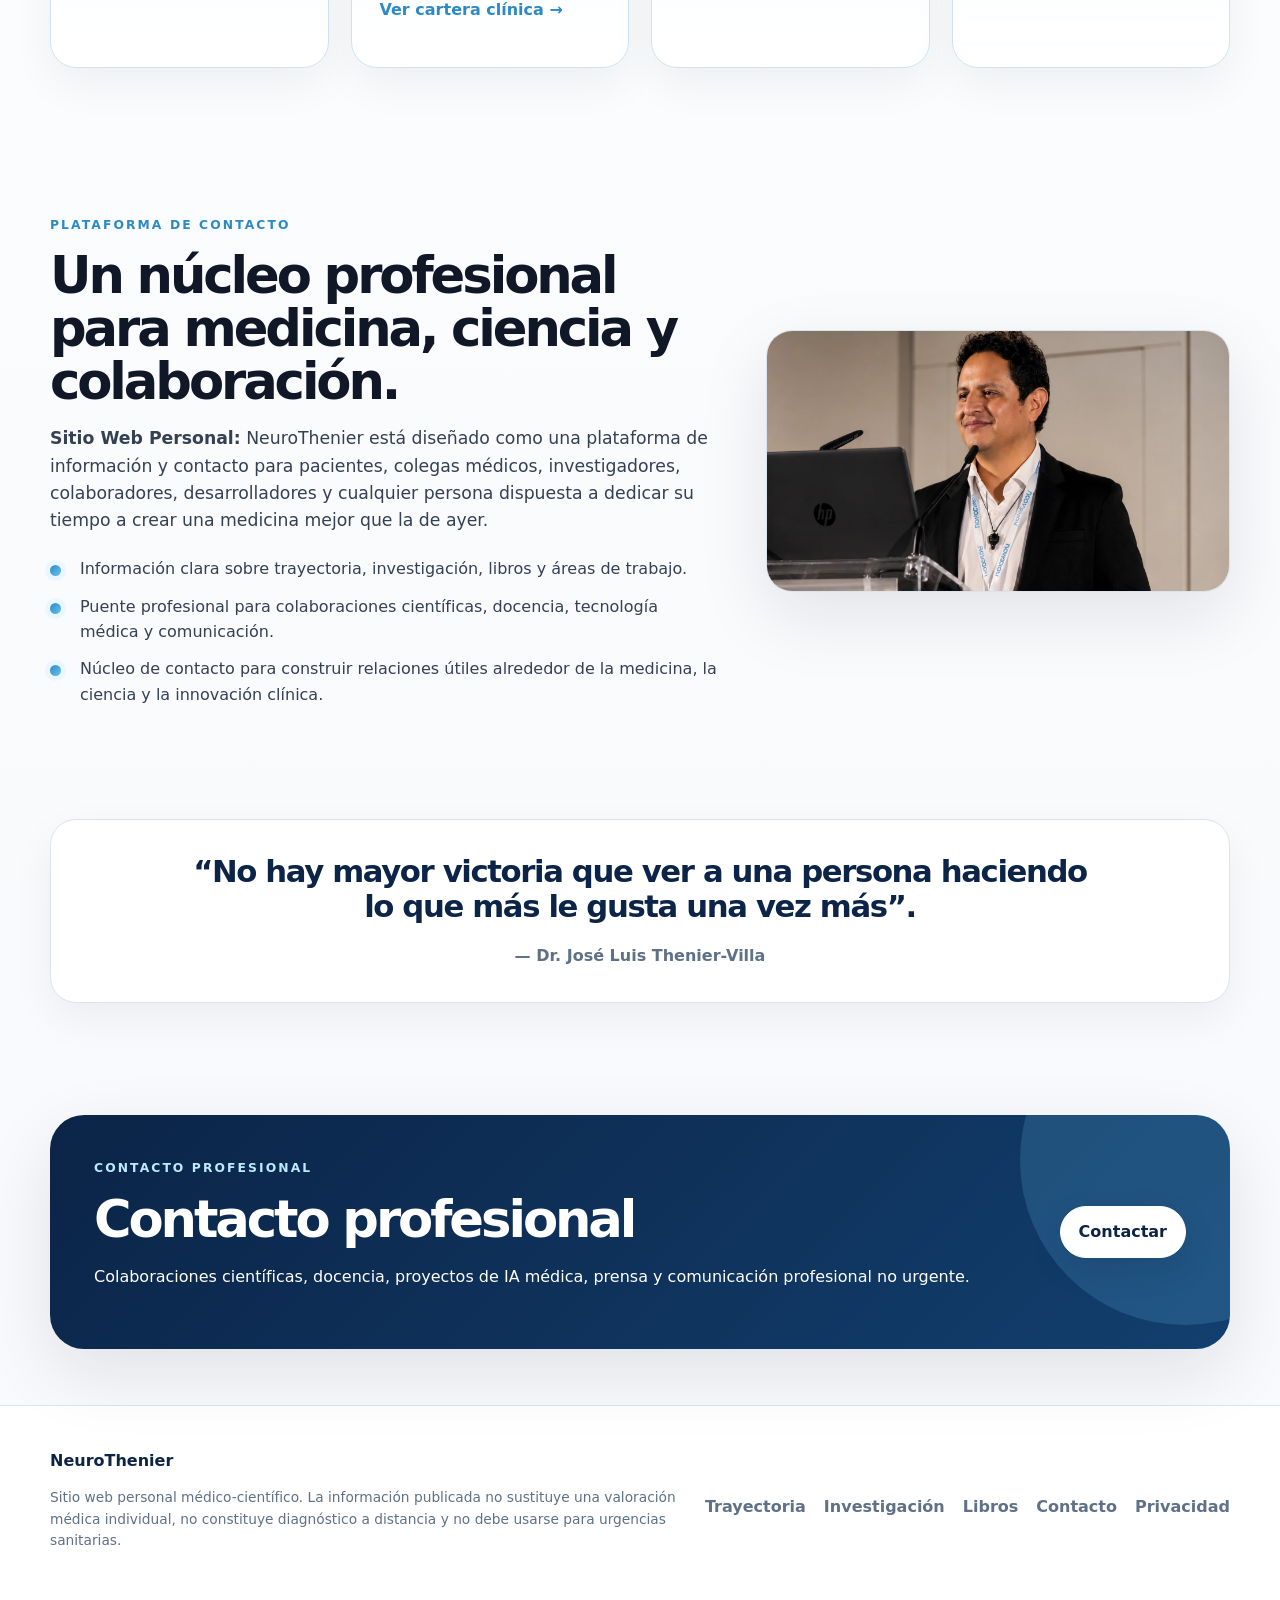
==== commit 06d85e40: "Add files via upload" ====
--- a/index.html
+++ b/index.html
@@ -1 +1 @@
-<!DOCTYPE html><html lang="es"> <head><meta charset="UTF-8"><meta name="viewport" content="width=device-width, initial-scale=1.0"><title>NeuroThenier — Neurocirugía, ciencia de datos y criterio clínico</title><meta name="description" content="Sitio web personal del Dr. José Luis Thenier-Villa: neurocirugía, investigación, bioinformática, MBA y pensamiento clínico aplicado."><link rel="canonical" href="https://neurothenier.com/"><link rel="icon" href="/favicon.svg" type="image/svg+xml"><meta property="og:type" content="website"><meta property="og:title" content="NeuroThenier — Neurocirugía, ciencia de datos y criterio clínico"><meta property="og:description" content="Sitio web personal del Dr. José Luis Thenier-Villa: neurocirugía, investigación, bioinformática, MBA y pensamiento clínico aplicado."><meta property="og:url" content="https://neurothenier.com/"><meta property="og:image" content="https://neurothenier.com/assets/og-neurothenier.jpg"><meta name="twitter:card" content="summary_large_image"><script type="application/ld+json">{"@context":"https://schema.org","@type":"Person","name":"Dr. José Luis Thenier-Villa","alternateName":"NeuroThenier","jobTitle":"Neurocirujano","url":"https://neurothenier.com","image":"https://neurothenier.com/assets/jose-luis-thenier-profile.webp","knowsAbout":["Neurocirugía","Bioinformática","Bioestadística","Neuroimagen","Machine Learning","Cirugía de columna","Neurooncología","Gestión sanitaria","MBA","Dinámica de fluidos computacional"],"sameAs":["https://scholar.google.com/citations?user=HsTThs4AAAAJ&hl=es","https://www.researchgate.net/profile/Jose-Thenier-Villa","https://www.linkedin.com/in/jose-luis-thenier-villa-0b798397/","https://pubmed.ncbi.nlm.nih.gov/?term=Thenier-Villa+JL&cauthor_id=31351895","https://orcid.org/0000-0001-7012-6328"]}</script><link rel="stylesheet" href="/_astro/contacto.PSpHfiZK.css"></head> <body> <header class="site-header"> <div class="container nav"> <a class="brand" href="/" aria-label="NeuroThenier inicio"> <img src="/brand/neurothenier-mark.svg" width="42" height="42" alt=""> <span>NeuroThenier <small>neurocirugía · datos · decisión</small></span> </a> <nav class="nav-links" aria-label="Navegación principal"> <a href="/trayectoria/">Trayectoria</a> <a href="/neurocirugia/">Neurocirugía</a> <a href="/investigacion/">Investigación</a> <a href="/libros/">Libros</a> <a aria-label="Escribir a contacto@neurothenier.com" class="btn secondary" href="mailto:contacto@neurothenier.com?subject=Contacto%20desde%20NeuroThenier">Contactar</a> </nav> </div> </header> <main> <section class="hero"> <div class="container hero-grid"> <div class="hero-copy"> <p class="eyebrow">Sitio web personal</p> <h1 class="hero-title">Neuro<span>Thenier</span></h1> <p class="lead">Neurocirugía, ciencia de datos, investigación clínica y gestión sanitaria orientadas a tomar mejores decisiones en medicina.</p> <p class="motto">Comprometido con alcanzar los mejores resultados.</p> <div class="hero-actions"> <a class="btn" href="/trayectoria/">Ver trayectoria</a> <a aria-label="Escribir a contacto@neurothenier.com" class="btn secondary" href="mailto:contacto@neurothenier.com?subject=Contacto%20desde%20NeuroThenier">Contactar</a> </div> <div class="stats" aria-label="Resumen profesional"> <div class="stat"><strong>MD · PhD · MBA</strong><span>Medicina, doctorado y Master in Business Administration</span></div> <div class="stat"><strong>Bioinfo</strong><span>Máster en bioinformática y bioestadística</span></div> <div class="stat"><strong>Neurocirugía</strong><span>Cirugía, neuroimagen e investigación aplicada</span></div> </div> </div> <aside class="hero-photo compact-photo"> <img src="/assets/jose-luis-thenier-profile.webp" alt="Dr. José Luis Thenier-Villa" width="1254" height="1254"> <div class="signature-card"><strong>Dr. José Luis Thenier-Villa</strong><span>Neurocirujano · investigador · bioinformático · MBA</span></div> </aside> </div> </section> <section class="section-tight"> <div class="container"> <p class="eyebrow">Presencia científica</p> <h2 class="two-line">Trayectoria científica y profesional.</h2> <div class="logo-strip" aria-label="Perfiles y fuentes científicas"> <a class="logo-tile" href="https://scholar.google.com/citations?user=HsTThs4AAAAJ&hl=es" target="_blank" rel="noopener noreferrer">Scholar<span>Google Académico</span></a><a class="logo-tile" href="https://www.researchgate.net/profile/Jose-Thenier-Villa" target="_blank" rel="noopener noreferrer">ResearchGate<span>Perfil científico</span></a><a class="logo-tile" href="https://www.linkedin.com/in/jose-luis-thenier-villa-0b798397/" target="_blank" rel="noopener noreferrer">LinkedIn<span>Red profesional</span></a><a class="logo-tile" href="https://pubmed.ncbi.nlm.nih.gov/?term=Thenier-Villa+JL&cauthor_id=31351895" target="_blank" rel="noopener noreferrer">PubMed<span>Producción indexada</span></a><a class="logo-tile" href="https://orcid.org/0000-0001-7012-6328" target="_blank" rel="noopener noreferrer">ORCID<span>Identidad investigadora</span></a> </div> </div> </section> <section class="section"> <div class="container grid grid-3"> <article class="card blue"><span class="number">01</span><h3>Neurocirugía</h3><p class="muted">Columna, neurooncología, patología craneal y trastornos del LCR. La técnica importa y la indicación decide.</p></article> <article class="card blue"><span class="number">02</span><h3>Neuroimagen e IA</h3><p class="muted">Radiomics, machine learning, análisis cuantitativo y modelos aplicados a neuroimagen y biomecánica.</p></article> <article class="card blue"><span class="number">03</span><h3>Medicina Lean</h3><p class="muted">Pensamiento de alto rendimiento aplicado a sistemas sanitarios: medir mejor, quitar ruido y proteger lo esencial.</p></article> </div> </section> <section class="section-tight"> <div class="container split split-image-right"> <div> <p class="eyebrow">Plataforma de contacto</p> <h2>Un núcleo profesional para medicina, ciencia y colaboración.</h2> <p class="lead"><strong>Sitio Web Personal:</strong> NeuroThenier está diseñado como una plataforma de información y contacto para pacientes, colegas médicos, investigadores, colaboradores, desarrolladores y cualquier persona dispuesta a dedicar su tiempo a crear una medicina mejor que la de ayer.</p> <ul class="list"> <li>Información clara sobre trayectoria, investigación, libros y áreas de trabajo.</li> <li>Puente profesional para colaboraciones científicas, docencia, tecnología médica y comunicación.</li> <li>Núcleo de contacto para construir relaciones útiles alrededor de la medicina, la ciencia y la innovación clínica.</li> </ul> </div> <div class="media media-portrait"><img src="/assets/homepage-collaboration-wide.webp" alt="Dr. José Luis Thenier-Villa en una ponencia profesional" width="1086" height="1448"></div> </div> </section> <section class="section-tight"> <div class="container"> <article class="card quote-block"> <p class="quote">“No hay mayor victoria que ver a una persona haciendo lo que más le gusta una vez más”.</p> <p class="quote-sign">— Dr. José Luis Thenier-Villa</p> </article> </div> </section> <section class="section-tight"> <div class="container cta"> <div> <p class="eyebrow" style="color:#bdeaff">Contacto profesional</p> <h2>Contacto profesional</h2> <p class="muted">Colaboraciones científicas, docencia, proyectos de IA médica, prensa y comunicación profesional no urgente.</p> </div> <a aria-label="Escribir a contacto@neurothenier.com" class="btn" href="mailto:contacto@neurothenier.com?subject=Contacto%20desde%20NeuroThenier">Contactar</a> </div> </section> </main> <footer class="footer"> <div class="container footer-grid"> <div> <strong style="color:#0B2447">NeuroThenier</strong> <p class="legal-note">Sitio web personal médico-científico. La información publicada no sustituye una valoración médica individual, no constituye diagnóstico a distancia y no debe usarse para urgencias sanitarias.</p> </div> <div class="footer-links"> <a href="/trayectoria/">Trayectoria</a> <a href="/investigacion/">Investigación</a> <a href="/libros/">Libros</a> <a aria-label="Escribir a contacto@neurothenier.com" href="mailto:contacto@neurothenier.com?subject=Contacto%20desde%20NeuroThenier">Contacto</a> <a href="/privacidad/">Privacidad</a> </div> </div> </footer> </body></html>+<!DOCTYPE html><html lang="es"> <head><meta charset="UTF-8"><meta name="viewport" content="width=device-width, initial-scale=1.0"><title>NeuroThenier — Neurocirugía, ciencia de datos y criterio clínico</title><meta name="description" content="Sitio web personal del Dr. José Luis Thenier-Villa: neurocirugía, investigación, bioinformática, MBA y pensamiento clínico aplicado."><link rel="canonical" href="https://neurothenier.com/"><link rel="icon" href="/favicon.svg" type="image/svg+xml"><meta property="og:type" content="website"><meta property="og:title" content="NeuroThenier — Neurocirugía, ciencia de datos y criterio clínico"><meta property="og:description" content="Sitio web personal del Dr. José Luis Thenier-Villa: neurocirugía, investigación, bioinformática, MBA y pensamiento clínico aplicado."><meta property="og:url" content="https://neurothenier.com/"><meta property="og:image" content="https://neurothenier.com/assets/og-neurothenier.jpg"><meta name="twitter:card" content="summary_large_image"><script type="application/ld+json">{"@context":"https://schema.org","@type":"Person","name":"Dr. José Luis Thenier-Villa","alternateName":"NeuroThenier","jobTitle":"Neurocirujano","url":"https://neurothenier.com","image":"https://neurothenier.com/assets/jose-luis-thenier-profile.webp","knowsAbout":["Neurocirugía","Bioinformática","Bioestadística","Neuroimagen","Machine Learning","Cirugía de columna","Neurooncología","Gestión sanitaria","MBA","Dinámica de fluidos computacional"],"sameAs":["https://scholar.google.com/citations?user=HsTThs4AAAAJ&hl=es","https://www.researchgate.net/profile/Jose-Thenier-Villa","https://www.linkedin.com/in/jose-luis-thenier-villa-0b798397/","https://pubmed.ncbi.nlm.nih.gov/?term=Thenier-Villa+JL&cauthor_id=31351895","https://orcid.org/0000-0001-7012-6328"]}</script><link rel="stylesheet" href="/_astro/contacto.PSpHfiZK.css"></head> <body> <header class="site-header"> <div class="container nav"> <a class="brand" href="/" aria-label="NeuroThenier inicio"> <img src="/brand/neurothenier-mark.svg" width="42" height="42" alt=""> <span>NeuroThenier <small>neurocirugía · datos · decisión</small></span> </a> <nav class="nav-links" aria-label="Navegación principal"> <a href="/trayectoria/">Trayectoria</a> <a href="/neurocirugia/">Neurocirugía</a> <a href="/pacientes/">Pacientes</a> <a href="/investigacion/">Investigación</a> <a href="/libros/">Libros</a> <a aria-label="Escribir a contacto@neurothenier.com" class="btn secondary" href="mailto:contacto@neurothenier.com?subject=Contacto%20desde%20NeuroThenier">Contactar</a> </nav> </div> </header> <main> <section class="hero"> <div class="container hero-grid"> <div class="hero-copy"> <p class="eyebrow">Sitio web personal</p> <h1 class="hero-title">Neuro<span>Thenier</span></h1> <p class="lead">Neurocirugía, ciencia de datos, investigación clínica y gestión sanitaria orientadas a tomar mejores decisiones en medicina.</p> <p class="motto">Comprometido con alcanzar los mejores resultados.</p> <div class="hero-actions"> <a class="btn" href="/trayectoria/">Ver trayectoria</a> <a aria-label="Escribir a contacto@neurothenier.com" class="btn secondary" href="mailto:contacto@neurothenier.com?subject=Contacto%20desde%20NeuroThenier">Contactar</a> </div> <div class="stats" aria-label="Resumen profesional"> <div class="stat"><strong>MD · PhD · MBA</strong><span>Medicina, doctorado y Master in Business Administration</span></div> <div class="stat"><strong>Bioinfo</strong><span>Máster en bioinformática y bioestadística</span></div> <div class="stat"><strong>Neurocirugía</strong><span>Cirugía, neuroimagen e investigación aplicada</span></div> </div> </div> <aside class="hero-photo compact-photo"> <img src="/assets/jose-luis-thenier-profile.webp" alt="Dr. José Luis Thenier-Villa" width="1254" height="1254"> <div class="signature-card"><strong>Dr. José Luis Thenier-Villa</strong><span>Neurocirujano · investigador · bioinformático · MBA</span></div> </aside> </div> </section> <section class="section-tight"> <div class="container"> <p class="eyebrow">Presencia científica</p> <h2 class="two-line">Trayectoria científica y profesional.</h2> <div class="logo-strip" aria-label="Perfiles y fuentes científicas"> <a class="logo-tile" href="https://scholar.google.com/citations?user=HsTThs4AAAAJ&hl=es" target="_blank" rel="noopener noreferrer">Scholar<span>Google Académico</span></a><a class="logo-tile" href="https://www.researchgate.net/profile/Jose-Thenier-Villa" target="_blank" rel="noopener noreferrer">ResearchGate<span>Perfil científico</span></a><a class="logo-tile" href="https://www.linkedin.com/in/jose-luis-thenier-villa-0b798397/" target="_blank" rel="noopener noreferrer">LinkedIn<span>Red profesional</span></a><a class="logo-tile" href="https://pubmed.ncbi.nlm.nih.gov/?term=Thenier-Villa+JL&cauthor_id=31351895" target="_blank" rel="noopener noreferrer">PubMed<span>Producción indexada</span></a><a class="logo-tile" href="https://orcid.org/0000-0001-7012-6328" target="_blank" rel="noopener noreferrer">ORCID<span>Identidad investigadora</span></a> </div> </div> </section> <section class="section"> <div class="container grid grid-4"> <article class="card blue"><span class="number">01</span><h3>Neurocirugía</h3><p class="muted">Columna, neurooncología, patología craneal y trastornos del LCR. La técnica importa y la indicación decide.</p></article> <article class="card blue"><span class="number">02</span><h3>Pacientes</h3><p class="muted">Segunda opinión neuroquirúrgica, tumores cerebrales, hernias discales, cirugía MIS, columna compleja y fosa posterior.</p><p><a class="text-link" href="/pacientes/">Ver cartera clínica →</a></p></article> <article class="card blue"><span class="number">03</span><h3>Neuroimagen e IA</h3><p class="muted">Radiomics, machine learning, análisis cuantitativo y modelos aplicados a neuroimagen y biomecánica.</p></article> <article class="card blue"><span class="number">04</span><h3>Medicina Lean</h3><p class="muted">Pensamiento de alto rendimiento aplicado a sistemas sanitarios: medir mejor, quitar ruido y proteger lo esencial.</p></article> </div> </section> <section class="section-tight"> <div class="container split split-image-right"> <div> <p class="eyebrow">Plataforma de contacto</p> <h2>Un núcleo profesional para medicina, ciencia y colaboración.</h2> <p class="lead"><strong>Sitio Web Personal:</strong> NeuroThenier está diseñado como una plataforma de información y contacto para pacientes, colegas médicos, investigadores, colaboradores, desarrolladores y cualquier persona dispuesta a dedicar su tiempo a crear una medicina mejor que la de ayer.</p> <ul class="list"> <li>Información clara sobre trayectoria, investigación, libros y áreas de trabajo.</li> <li>Puente profesional para colaboraciones científicas, docencia, tecnología médica y comunicación.</li> <li>Núcleo de contacto para construir relaciones útiles alrededor de la medicina, la ciencia y la innovación clínica.</li> </ul> </div> <div class="media media-portrait"><img src="/assets/homepage-collaboration-wide.webp" alt="Dr. José Luis Thenier-Villa en una ponencia profesional" width="1086" height="1448"></div> </div> </section> <section class="section-tight"> <div class="container"> <article class="card quote-block"> <p class="quote">“No hay mayor victoria que ver a una persona haciendo lo que más le gusta una vez más”.</p> <p class="quote-sign">— Dr. José Luis Thenier-Villa</p> </article> </div> </section> <section class="section-tight"> <div class="container cta"> <div> <p class="eyebrow" style="color:#bdeaff">Contacto profesional</p> <h2>Contacto profesional</h2> <p class="muted">Colaboraciones científicas, docencia, proyectos de IA médica, prensa y comunicación profesional no urgente.</p> </div> <a aria-label="Escribir a contacto@neurothenier.com" class="btn" href="mailto:contacto@neurothenier.com?subject=Contacto%20desde%20NeuroThenier">Contactar</a> </div> </section> </main> <footer class="footer"> <div class="container footer-grid"> <div> <strong style="color:#0B2447">NeuroThenier</strong> <p class="legal-note">Sitio web personal médico-científico. La información publicada no sustituye una valoración médica individual, no constituye diagnóstico a distancia y no debe usarse para urgencias sanitarias.</p> </div> <div class="footer-links"> <a href="/trayectoria/">Trayectoria</a> <a href="/investigacion/">Investigación</a> <a href="/libros/">Libros</a> <a aria-label="Escribir a contacto@neurothenier.com" href="mailto:contacto@neurothenier.com?subject=Contacto%20desde%20NeuroThenier">Contacto</a> <a href="/privacidad/">Privacidad</a> </div> </div> </footer> </body></html>
--- a/_astro/contacto.PSpHfiZK.css
+++ b/_astro/contacto.PSpHfiZK.css
@@ -582,3 +582,28 @@
     gap:48px !important;
   }
 }
+
+
+/* v12 CTA click fix:
+   The decorative pseudo-element in .cta must not intercept clicks.
+   Keep CTA content above the decoration. */
+.cta:after{pointer-events:none!important}
+.cta>*{position:relative;z-index:1}
+.cta a,.cta .btn{pointer-events:auto!important;position:relative;z-index:2}
+
+/* v13 Pacientes section */
+.patient-actions{margin-top:28px;display:flex;gap:14px;flex-wrap:wrap}
+.email-panel{margin-top:24px;padding:18px 20px;border:1px solid var(--line);border-radius:20px;background:#fff;box-shadow:0 12px 30px rgba(16,24,40,.06)}
+.email-panel a{color:var(--blue);font-weight:900}
+.service-grid{margin-top:34px}
+.mini-list{margin:18px 0 0;padding-left:18px;color:var(--muted)}
+.mini-list li{margin:8px 0}
+.technology-card{background:linear-gradient(180deg,#f7fbff,#fff);border-color:#cde3f4}
+.tech-tags{display:flex;gap:10px;flex-wrap:wrap;margin-top:26px}
+.tech-tags span{display:inline-flex;align-items:center;border:1px solid var(--line);background:#fff;border-radius:999px;padding:9px 12px;color:#344054;font-weight:800;font-size:.92rem}
+.patient-notice{font-size:.98rem}
+.text-link{color:var(--blue);font-weight:900}
+@media (max-width: 720px){
+  .patient-actions{display:grid;grid-template-columns:1fr}
+  .tech-tags span{width:100%;justify-content:center}
+}
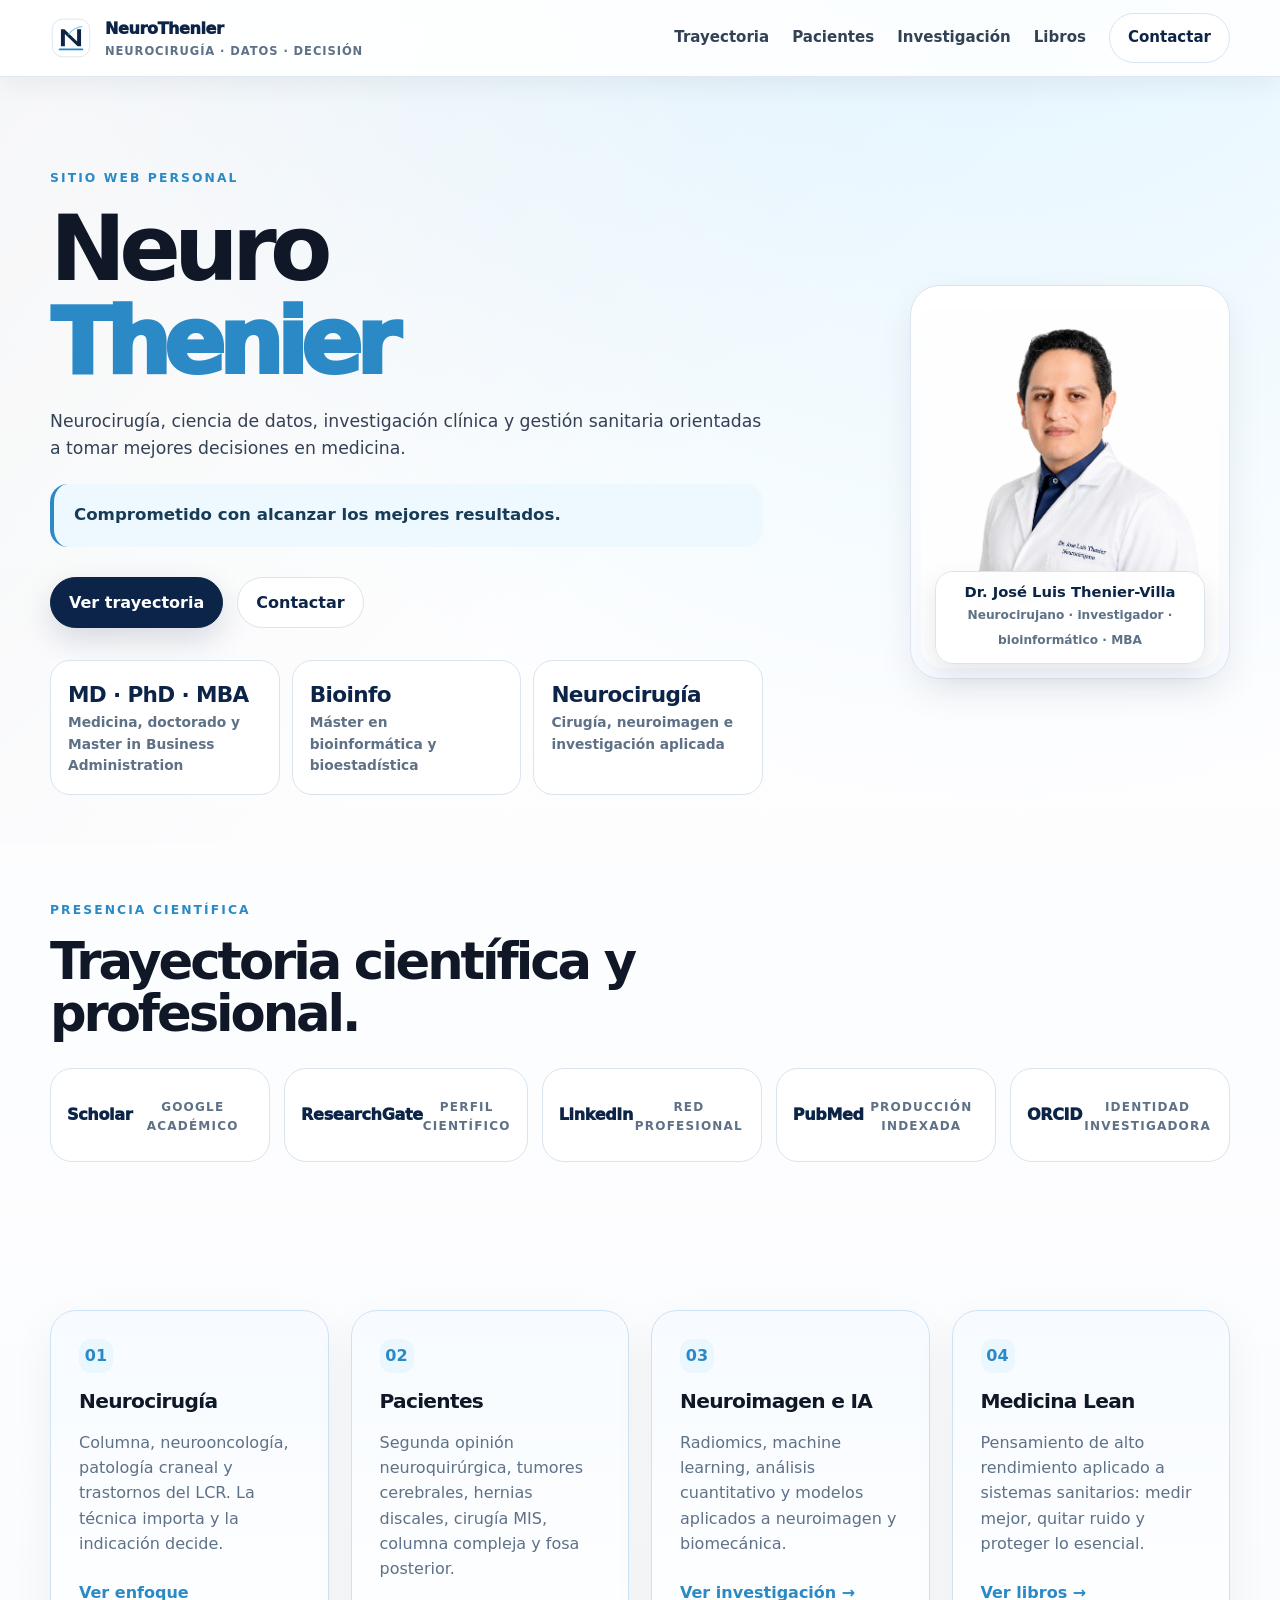
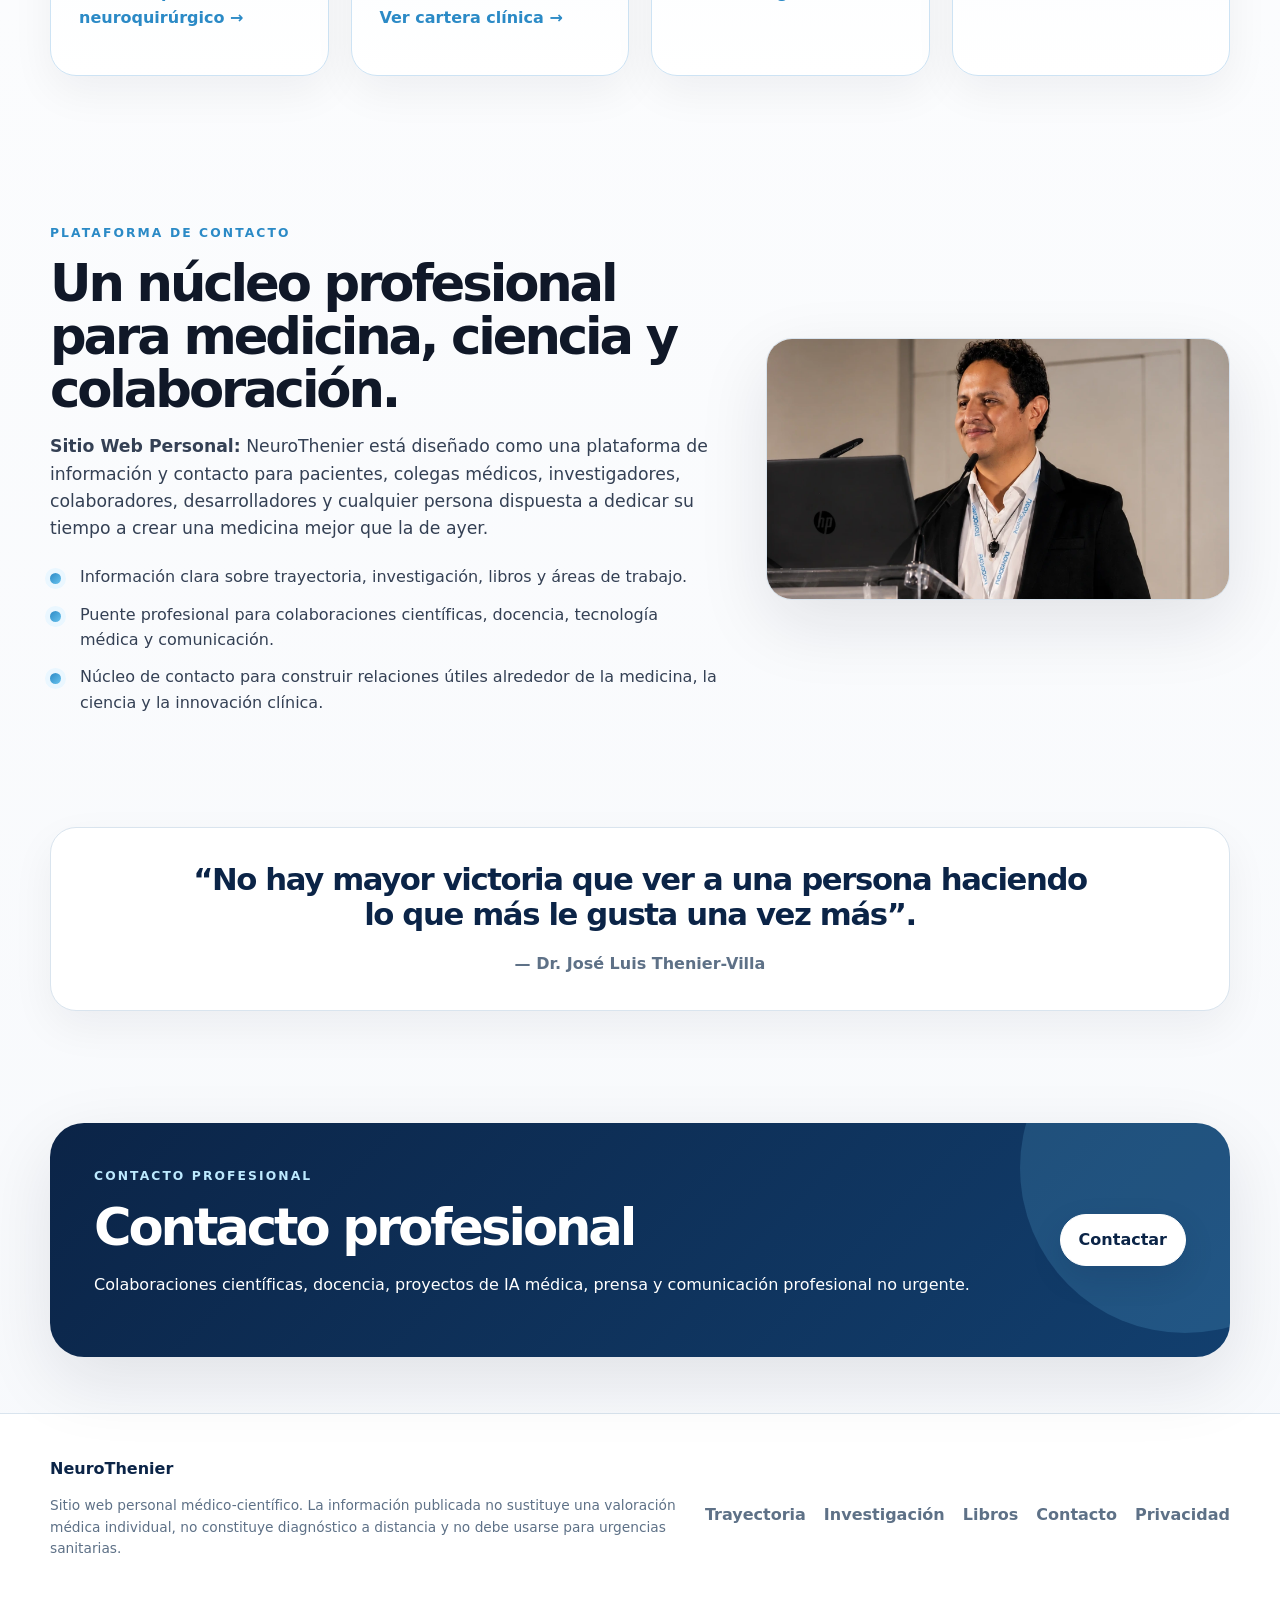
==== commit 6200bcf3: "Add files via upload" ====
--- a/index.html
+++ b/index.html
@@ -1 +1 @@
-<!DOCTYPE html><html lang="es"> <head><meta charset="UTF-8"><meta name="viewport" content="width=device-width, initial-scale=1.0"><title>NeuroThenier — Neurocirugía, ciencia de datos y criterio clínico</title><meta name="description" content="Sitio web personal del Dr. José Luis Thenier-Villa: neurocirugía, investigación, bioinformática, MBA y pensamiento clínico aplicado."><link rel="canonical" href="https://neurothenier.com/"><link rel="icon" href="/favicon.svg" type="image/svg+xml"><meta property="og:type" content="website"><meta property="og:title" content="NeuroThenier — Neurocirugía, ciencia de datos y criterio clínico"><meta property="og:description" content="Sitio web personal del Dr. José Luis Thenier-Villa: neurocirugía, investigación, bioinformática, MBA y pensamiento clínico aplicado."><meta property="og:url" content="https://neurothenier.com/"><meta property="og:image" content="https://neurothenier.com/assets/og-neurothenier.jpg"><meta name="twitter:card" content="summary_large_image"><script type="application/ld+json">{"@context":"https://schema.org","@type":"Person","name":"Dr. José Luis Thenier-Villa","alternateName":"NeuroThenier","jobTitle":"Neurocirujano","url":"https://neurothenier.com","image":"https://neurothenier.com/assets/jose-luis-thenier-profile.webp","knowsAbout":["Neurocirugía","Bioinformática","Bioestadística","Neuroimagen","Machine Learning","Cirugía de columna","Neurooncología","Gestión sanitaria","MBA","Dinámica de fluidos computacional"],"sameAs":["https://scholar.google.com/citations?user=HsTThs4AAAAJ&hl=es","https://www.researchgate.net/profile/Jose-Thenier-Villa","https://www.linkedin.com/in/jose-luis-thenier-villa-0b798397/","https://pubmed.ncbi.nlm.nih.gov/?term=Thenier-Villa+JL&cauthor_id=31351895","https://orcid.org/0000-0001-7012-6328"]}</script><link rel="stylesheet" href="/_astro/contacto.PSpHfiZK.css"></head> <body> <header class="site-header"> <div class="container nav"> <a class="brand" href="/" aria-label="NeuroThenier inicio"> <img src="/brand/neurothenier-mark.svg" width="42" height="42" alt=""> <span>NeuroThenier <small>neurocirugía · datos · decisión</small></span> </a> <nav class="nav-links" aria-label="Navegación principal"> <a href="/trayectoria/">Trayectoria</a> <a href="/neurocirugia/">Neurocirugía</a> <a href="/pacientes/">Pacientes</a> <a href="/investigacion/">Investigación</a> <a href="/libros/">Libros</a> <a aria-label="Escribir a contacto@neurothenier.com" class="btn secondary" href="mailto:contacto@neurothenier.com?subject=Contacto%20desde%20NeuroThenier">Contactar</a> </nav> </div> </header> <main> <section class="hero"> <div class="container hero-grid"> <div class="hero-copy"> <p class="eyebrow">Sitio web personal</p> <h1 class="hero-title">Neuro<span>Thenier</span></h1> <p class="lead">Neurocirugía, ciencia de datos, investigación clínica y gestión sanitaria orientadas a tomar mejores decisiones en medicina.</p> <p class="motto">Comprometido con alcanzar los mejores resultados.</p> <div class="hero-actions"> <a class="btn" href="/trayectoria/">Ver trayectoria</a> <a aria-label="Escribir a contacto@neurothenier.com" class="btn secondary" href="mailto:contacto@neurothenier.com?subject=Contacto%20desde%20NeuroThenier">Contactar</a> </div> <div class="stats" aria-label="Resumen profesional"> <div class="stat"><strong>MD · PhD · MBA</strong><span>Medicina, doctorado y Master in Business Administration</span></div> <div class="stat"><strong>Bioinfo</strong><span>Máster en bioinformática y bioestadística</span></div> <div class="stat"><strong>Neurocirugía</strong><span>Cirugía, neuroimagen e investigación aplicada</span></div> </div> </div> <aside class="hero-photo compact-photo"> <img src="/assets/jose-luis-thenier-profile.webp" alt="Dr. José Luis Thenier-Villa" width="1254" height="1254"> <div class="signature-card"><strong>Dr. José Luis Thenier-Villa</strong><span>Neurocirujano · investigador · bioinformático · MBA</span></div> </aside> </div> </section> <section class="section-tight"> <div class="container"> <p class="eyebrow">Presencia científica</p> <h2 class="two-line">Trayectoria científica y profesional.</h2> <div class="logo-strip" aria-label="Perfiles y fuentes científicas"> <a class="logo-tile" href="https://scholar.google.com/citations?user=HsTThs4AAAAJ&hl=es" target="_blank" rel="noopener noreferrer">Scholar<span>Google Académico</span></a><a class="logo-tile" href="https://www.researchgate.net/profile/Jose-Thenier-Villa" target="_blank" rel="noopener noreferrer">ResearchGate<span>Perfil científico</span></a><a class="logo-tile" href="https://www.linkedin.com/in/jose-luis-thenier-villa-0b798397/" target="_blank" rel="noopener noreferrer">LinkedIn<span>Red profesional</span></a><a class="logo-tile" href="https://pubmed.ncbi.nlm.nih.gov/?term=Thenier-Villa+JL&cauthor_id=31351895" target="_blank" rel="noopener noreferrer">PubMed<span>Producción indexada</span></a><a class="logo-tile" href="https://orcid.org/0000-0001-7012-6328" target="_blank" rel="noopener noreferrer">ORCID<span>Identidad investigadora</span></a> </div> </div> </section> <section class="section"> <div class="container grid grid-4"> <article class="card blue"><span class="number">01</span><h3>Neurocirugía</h3><p class="muted">Columna, neurooncología, patología craneal y trastornos del LCR. La técnica importa y la indicación decide.</p></article> <article class="card blue"><span class="number">02</span><h3>Pacientes</h3><p class="muted">Segunda opinión neuroquirúrgica, tumores cerebrales, hernias discales, cirugía MIS, columna compleja y fosa posterior.</p><p><a class="text-link" href="/pacientes/">Ver cartera clínica →</a></p></article> <article class="card blue"><span class="number">03</span><h3>Neuroimagen e IA</h3><p class="muted">Radiomics, machine learning, análisis cuantitativo y modelos aplicados a neuroimagen y biomecánica.</p></article> <article class="card blue"><span class="number">04</span><h3>Medicina Lean</h3><p class="muted">Pensamiento de alto rendimiento aplicado a sistemas sanitarios: medir mejor, quitar ruido y proteger lo esencial.</p></article> </div> </section> <section class="section-tight"> <div class="container split split-image-right"> <div> <p class="eyebrow">Plataforma de contacto</p> <h2>Un núcleo profesional para medicina, ciencia y colaboración.</h2> <p class="lead"><strong>Sitio Web Personal:</strong> NeuroThenier está diseñado como una plataforma de información y contacto para pacientes, colegas médicos, investigadores, colaboradores, desarrolladores y cualquier persona dispuesta a dedicar su tiempo a crear una medicina mejor que la de ayer.</p> <ul class="list"> <li>Información clara sobre trayectoria, investigación, libros y áreas de trabajo.</li> <li>Puente profesional para colaboraciones científicas, docencia, tecnología médica y comunicación.</li> <li>Núcleo de contacto para construir relaciones útiles alrededor de la medicina, la ciencia y la innovación clínica.</li> </ul> </div> <div class="media media-portrait"><img src="/assets/homepage-collaboration-wide.webp" alt="Dr. José Luis Thenier-Villa en una ponencia profesional" width="1086" height="1448"></div> </div> </section> <section class="section-tight"> <div class="container"> <article class="card quote-block"> <p class="quote">“No hay mayor victoria que ver a una persona haciendo lo que más le gusta una vez más”.</p> <p class="quote-sign">— Dr. José Luis Thenier-Villa</p> </article> </div> </section> <section class="section-tight"> <div class="container cta"> <div> <p class="eyebrow" style="color:#bdeaff">Contacto profesional</p> <h2>Contacto profesional</h2> <p class="muted">Colaboraciones científicas, docencia, proyectos de IA médica, prensa y comunicación profesional no urgente.</p> </div> <a aria-label="Escribir a contacto@neurothenier.com" class="btn" href="mailto:contacto@neurothenier.com?subject=Contacto%20desde%20NeuroThenier">Contactar</a> </div> </section> </main> <footer class="footer"> <div class="container footer-grid"> <div> <strong style="color:#0B2447">NeuroThenier</strong> <p class="legal-note">Sitio web personal médico-científico. La información publicada no sustituye una valoración médica individual, no constituye diagnóstico a distancia y no debe usarse para urgencias sanitarias.</p> </div> <div class="footer-links"> <a href="/trayectoria/">Trayectoria</a> <a href="/investigacion/">Investigación</a> <a href="/libros/">Libros</a> <a aria-label="Escribir a contacto@neurothenier.com" href="mailto:contacto@neurothenier.com?subject=Contacto%20desde%20NeuroThenier">Contacto</a> <a href="/privacidad/">Privacidad</a> </div> </div> </footer> </body></html>+<!DOCTYPE html><html lang="es"> <head><meta charset="UTF-8"><meta name="viewport" content="width=device-width, initial-scale=1.0"><title>NeuroThenier — Neurocirugía, ciencia de datos y criterio clínico</title><meta name="description" content="Sitio web personal del Dr. José Luis Thenier-Villa: neurocirugía, investigación, bioinformática, MBA y pensamiento clínico aplicado."><link rel="canonical" href="https://neurothenier.com/"><link rel="icon" href="/favicon.svg" type="image/svg+xml"><meta property="og:type" content="website"><meta property="og:title" content="NeuroThenier — Neurocirugía, ciencia de datos y criterio clínico"><meta property="og:description" content="Sitio web personal del Dr. José Luis Thenier-Villa: neurocirugía, investigación, bioinformática, MBA y pensamiento clínico aplicado."><meta property="og:url" content="https://neurothenier.com/"><meta property="og:image" content="https://neurothenier.com/assets/og-neurothenier.jpg"><meta name="twitter:card" content="summary_large_image"><script type="application/ld+json">{"@context":"https://schema.org","@type":"Person","name":"Dr. José Luis Thenier-Villa","alternateName":"NeuroThenier","jobTitle":"Neurocirujano","url":"https://neurothenier.com","image":"https://neurothenier.com/assets/jose-luis-thenier-profile.webp","knowsAbout":["Neurocirugía","Bioinformática","Bioestadística","Neuroimagen","Machine Learning","Cirugía de columna","Neurooncología","Gestión sanitaria","MBA","Dinámica de fluidos computacional"],"sameAs":["https://scholar.google.com/citations?user=HsTThs4AAAAJ&hl=es","https://www.researchgate.net/profile/Jose-Thenier-Villa","https://www.linkedin.com/in/jose-luis-thenier-villa-0b798397/","https://pubmed.ncbi.nlm.nih.gov/?term=Thenier-Villa+JL&cauthor_id=31351895","https://orcid.org/0000-0001-7012-6328"]}</script><link rel="stylesheet" href="/_astro/contacto.PSpHfiZK.css"></head> <body> <header class="site-header"> <div class="container nav"> <a class="brand" href="/" aria-label="NeuroThenier inicio"> <img src="/brand/neurothenier-mark.svg" width="42" height="42" alt=""> <span>NeuroThenier <small>neurocirugía · datos · decisión</small></span> </a> <nav class="nav-links" aria-label="Navegación principal"> <a href="/trayectoria/">Trayectoria</a> <a href="/pacientes/">Pacientes</a> <a href="/investigacion/">Investigación</a> <a href="/libros/">Libros</a> <a aria-label="Escribir a contacto@neurothenier.com" class="btn secondary" href="mailto:contacto@neurothenier.com?subject=Contacto%20desde%20NeuroThenier">Contactar</a> </nav> </div> </header> <main> <section class="hero"> <div class="container hero-grid"> <div class="hero-copy"> <p class="eyebrow">Sitio web personal</p> <h1 class="hero-title">Neuro<span>Thenier</span></h1> <p class="lead">Neurocirugía, ciencia de datos, investigación clínica y gestión sanitaria orientadas a tomar mejores decisiones en medicina.</p> <p class="motto">Comprometido con alcanzar los mejores resultados.</p> <div class="hero-actions"> <a class="btn" href="/trayectoria/">Ver trayectoria</a> <a aria-label="Escribir a contacto@neurothenier.com" class="btn secondary" href="mailto:contacto@neurothenier.com?subject=Contacto%20desde%20NeuroThenier">Contactar</a> </div> <div class="stats" aria-label="Resumen profesional"> <div class="stat"><strong>MD · PhD · MBA</strong><span>Medicina, doctorado y Master in Business Administration</span></div> <div class="stat"><strong>Bioinfo</strong><span>Máster en bioinformática y bioestadística</span></div> <div class="stat"><strong>Neurocirugía</strong><span>Cirugía, neuroimagen e investigación aplicada</span></div> </div> </div> <aside class="hero-photo compact-photo"> <img src="/assets/jose-luis-thenier-profile.webp" alt="Dr. José Luis Thenier-Villa" width="1254" height="1254"> <div class="signature-card"><strong>Dr. José Luis Thenier-Villa</strong><span>Neurocirujano · investigador · bioinformático · MBA</span></div> </aside> </div> </section> <section class="section-tight"> <div class="container"> <p class="eyebrow">Presencia científica</p> <h2 class="two-line">Trayectoria científica y profesional.</h2> <div class="logo-strip" aria-label="Perfiles y fuentes científicas"> <a class="logo-tile" href="https://scholar.google.com/citations?user=HsTThs4AAAAJ&hl=es" target="_blank" rel="noopener noreferrer">Scholar<span>Google Académico</span></a><a class="logo-tile" href="https://www.researchgate.net/profile/Jose-Thenier-Villa" target="_blank" rel="noopener noreferrer">ResearchGate<span>Perfil científico</span></a><a class="logo-tile" href="https://www.linkedin.com/in/jose-luis-thenier-villa-0b798397/" target="_blank" rel="noopener noreferrer">LinkedIn<span>Red profesional</span></a><a class="logo-tile" href="https://pubmed.ncbi.nlm.nih.gov/?term=Thenier-Villa+JL&cauthor_id=31351895" target="_blank" rel="noopener noreferrer">PubMed<span>Producción indexada</span></a><a class="logo-tile" href="https://orcid.org/0000-0001-7012-6328" target="_blank" rel="noopener noreferrer">ORCID<span>Identidad investigadora</span></a> </div> </div> </section> <section class="section"> <div class="container grid grid-4"> <article class="card blue"><span class="number">01</span><h3>Neurocirugía</h3><p class="muted">Columna, neurooncología, patología craneal y trastornos del LCR. La técnica importa y la indicación decide.</p><p><a class="text-link" href="/neurocirugia/">Ver enfoque neuroquirúrgico →</a></p></article> <article class="card blue"><span class="number">02</span><h3>Pacientes</h3><p class="muted">Segunda opinión neuroquirúrgica, tumores cerebrales, hernias discales, cirugía MIS, columna compleja y fosa posterior.</p><p><a class="text-link" href="/pacientes/">Ver cartera clínica →</a></p></article> <article class="card blue"><span class="number">03</span><h3>Neuroimagen e IA</h3><p class="muted">Radiomics, machine learning, análisis cuantitativo y modelos aplicados a neuroimagen y biomecánica.</p><p><a class="text-link" href="/investigacion/">Ver investigación →</a></p></article> <article class="card blue"><span class="number">04</span><h3>Medicina Lean</h3><p class="muted">Pensamiento de alto rendimiento aplicado a sistemas sanitarios: medir mejor, quitar ruido y proteger lo esencial.</p><p><a class="text-link" href="/libros/">Ver libros →</a></p></article> </div> </section> <section class="section-tight"> <div class="container split split-image-right"> <div> <p class="eyebrow">Plataforma de contacto</p> <h2>Un núcleo profesional para medicina, ciencia y colaboración.</h2> <p class="lead"><strong>Sitio Web Personal:</strong> NeuroThenier está diseñado como una plataforma de información y contacto para pacientes, colegas médicos, investigadores, colaboradores, desarrolladores y cualquier persona dispuesta a dedicar su tiempo a crear una medicina mejor que la de ayer.</p> <ul class="list"> <li>Información clara sobre trayectoria, investigación, libros y áreas de trabajo.</li> <li>Puente profesional para colaboraciones científicas, docencia, tecnología médica y comunicación.</li> <li>Núcleo de contacto para construir relaciones útiles alrededor de la medicina, la ciencia y la innovación clínica.</li> </ul> </div> <div class="media media-portrait"><img src="/assets/homepage-collaboration-wide.webp" alt="Dr. José Luis Thenier-Villa en una ponencia profesional" width="1086" height="1448"></div> </div> </section> <section class="section-tight"> <div class="container"> <article class="card quote-block"> <p class="quote">“No hay mayor victoria que ver a una persona haciendo lo que más le gusta una vez más”.</p> <p class="quote-sign">— Dr. José Luis Thenier-Villa</p> </article> </div> </section> <section class="section-tight"> <div class="container cta"> <div> <p class="eyebrow" style="color:#bdeaff">Contacto profesional</p> <h2>Contacto profesional</h2> <p class="muted">Colaboraciones científicas, docencia, proyectos de IA médica, prensa y comunicación profesional no urgente.</p> </div> <a aria-label="Escribir a contacto@neurothenier.com" class="btn" href="mailto:contacto@neurothenier.com?subject=Contacto%20desde%20NeuroThenier">Contactar</a> </div> </section> </main> <footer class="footer"> <div class="container footer-grid"> <div> <strong style="color:#0B2447">NeuroThenier</strong> <p class="legal-note">Sitio web personal médico-científico. La información publicada no sustituye una valoración médica individual, no constituye diagnóstico a distancia y no debe usarse para urgencias sanitarias.</p> </div> <div class="footer-links"> <a href="/trayectoria/">Trayectoria</a> <a href="/investigacion/">Investigación</a> <a href="/libros/">Libros</a> <a aria-label="Escribir a contacto@neurothenier.com" href="mailto:contacto@neurothenier.com?subject=Contacto%20desde%20NeuroThenier">Contacto</a> <a href="/privacidad/">Privacidad</a> </div> </div> </footer> </body></html>
--- a/_astro/contacto.PSpHfiZK.css
+++ b/_astro/contacto.PSpHfiZK.css
@@ -607,3 +607,24 @@
   .patient-actions{display:grid;grid-template-columns:1fr}
   .tech-tags span{width:100%;justify-content:center}
 }
+
+
+/* v14 pacientes image frame refinement */
+.patients-photo{max-width:440px;margin-left:auto}
+.patients-photo img{aspect-ratio:4/3 !important;object-fit:cover;object-position:center center !important;display:block}
+@media(min-width:961px){
+  .split.split-image-right .patients-photo{max-width:420px}
+}
+@media(min-width:1200px){
+  .split.split-image-right .patients-photo{max-width:400px}
+}
+@media(max-width:520px){
+  .patients-photo{width:min(100%,300px)!important;max-width:300px!important;margin-inline:auto}
+}
+
+/* v16 menu + conceptual neurocirugia */
+.card .text-link{display:inline-flex;margin-top:8px;color:var(--blue);font-weight:900;text-decoration:none}
+.card .text-link:hover{text-decoration:underline}
+@media(max-width:960px){
+  .nav-links a[href="/neurocirugia/"]{display:none}
+}
